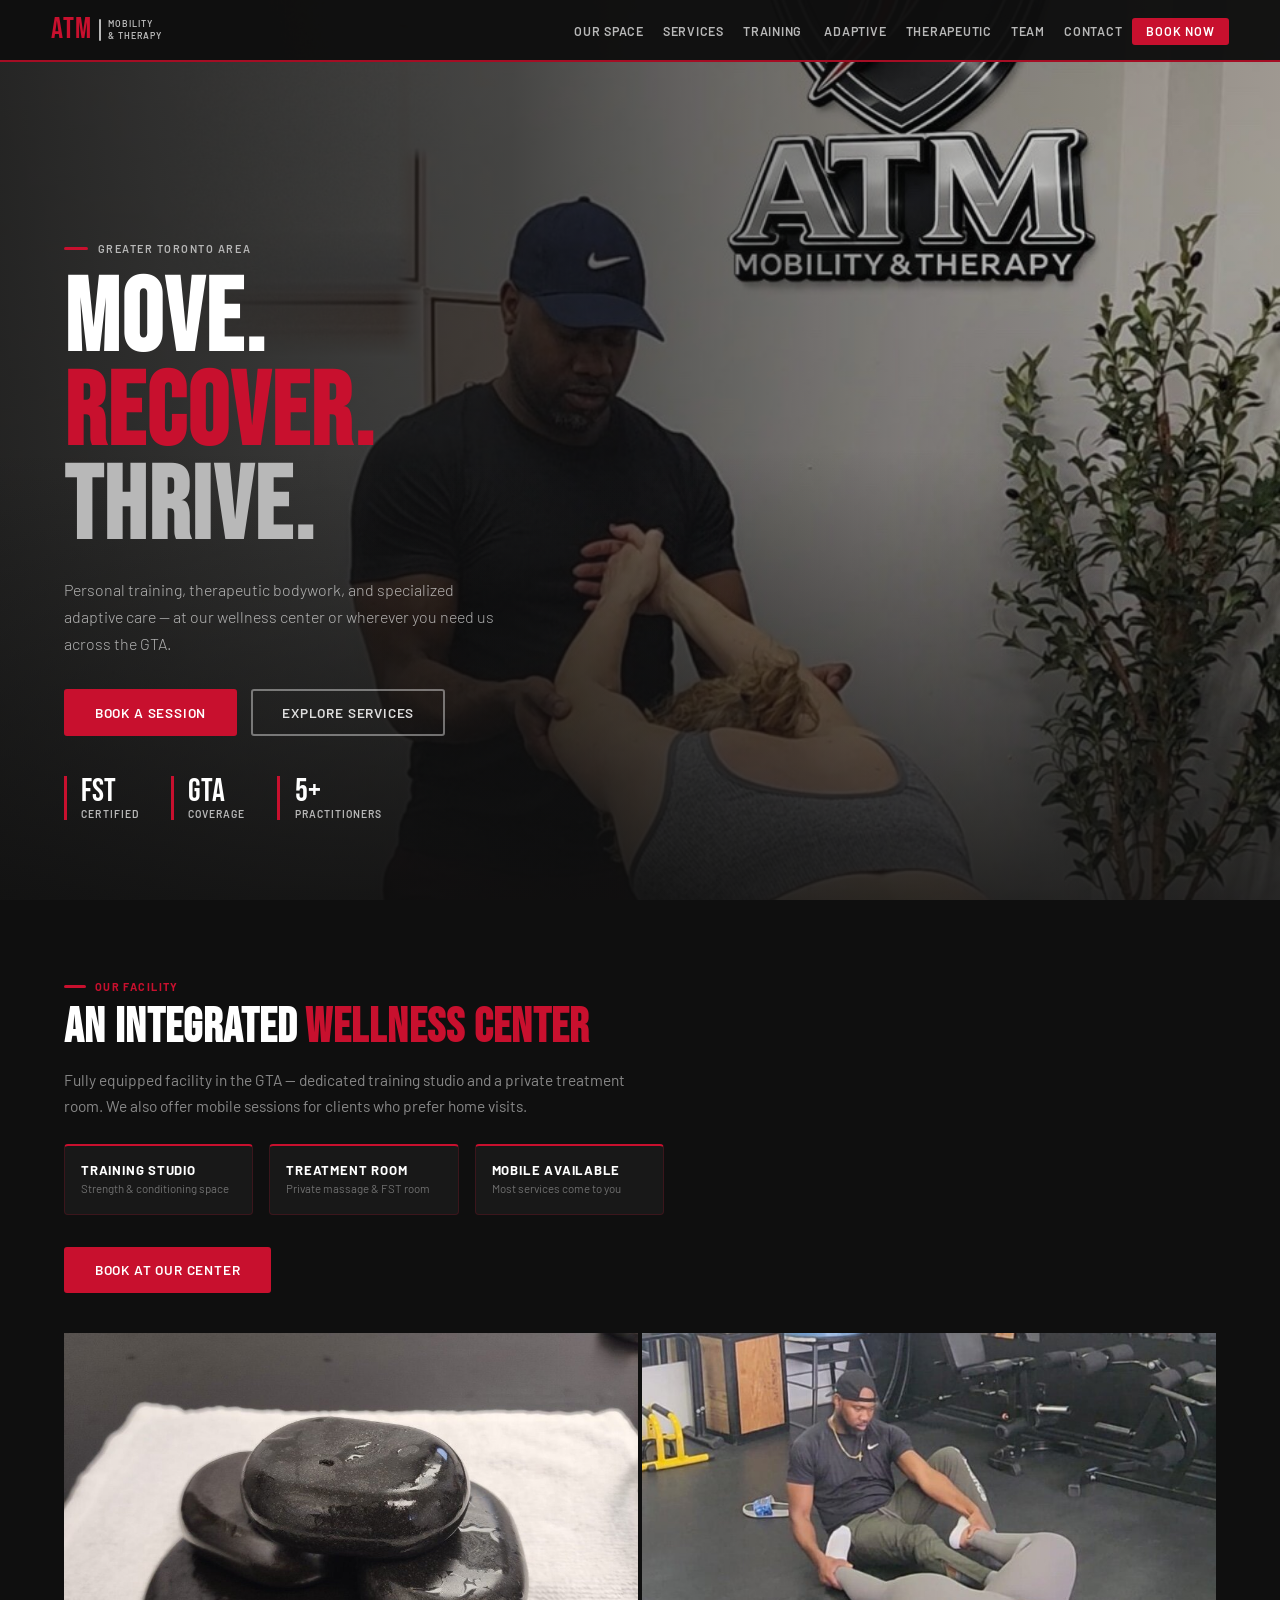
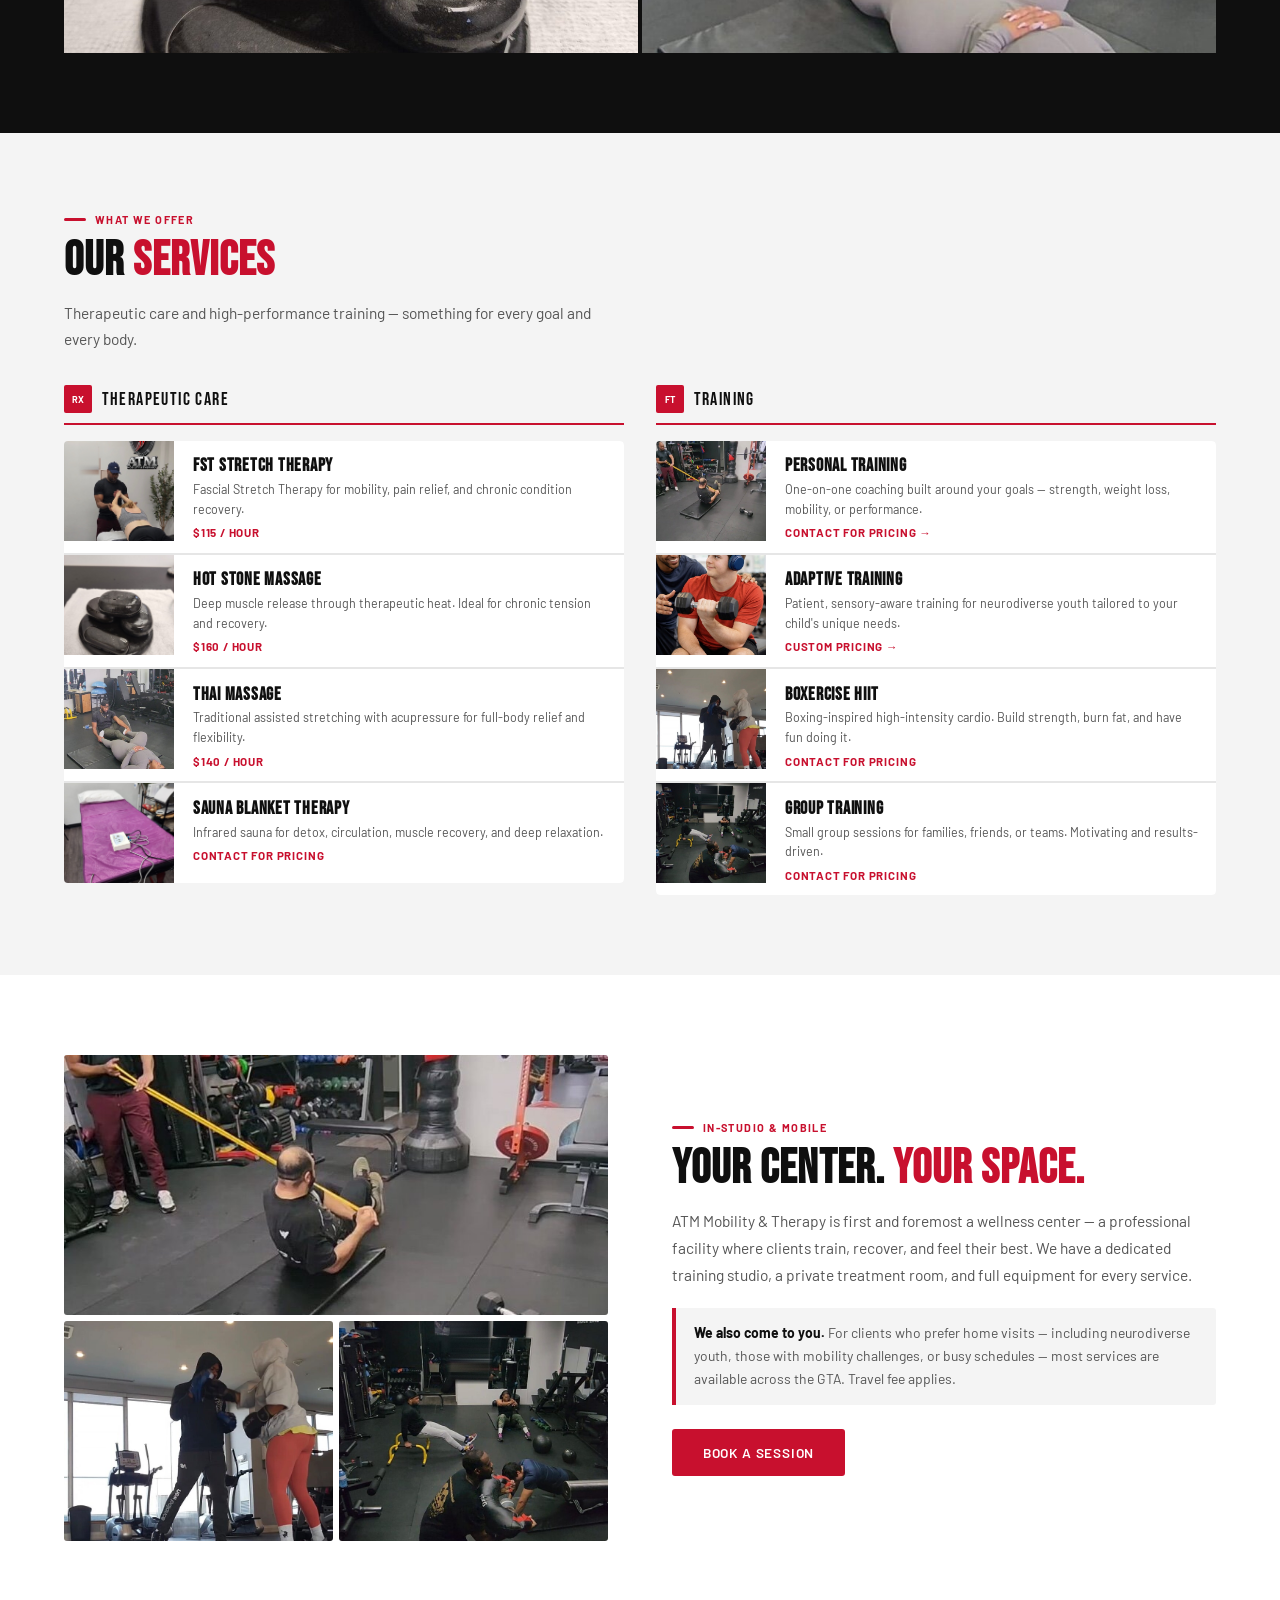
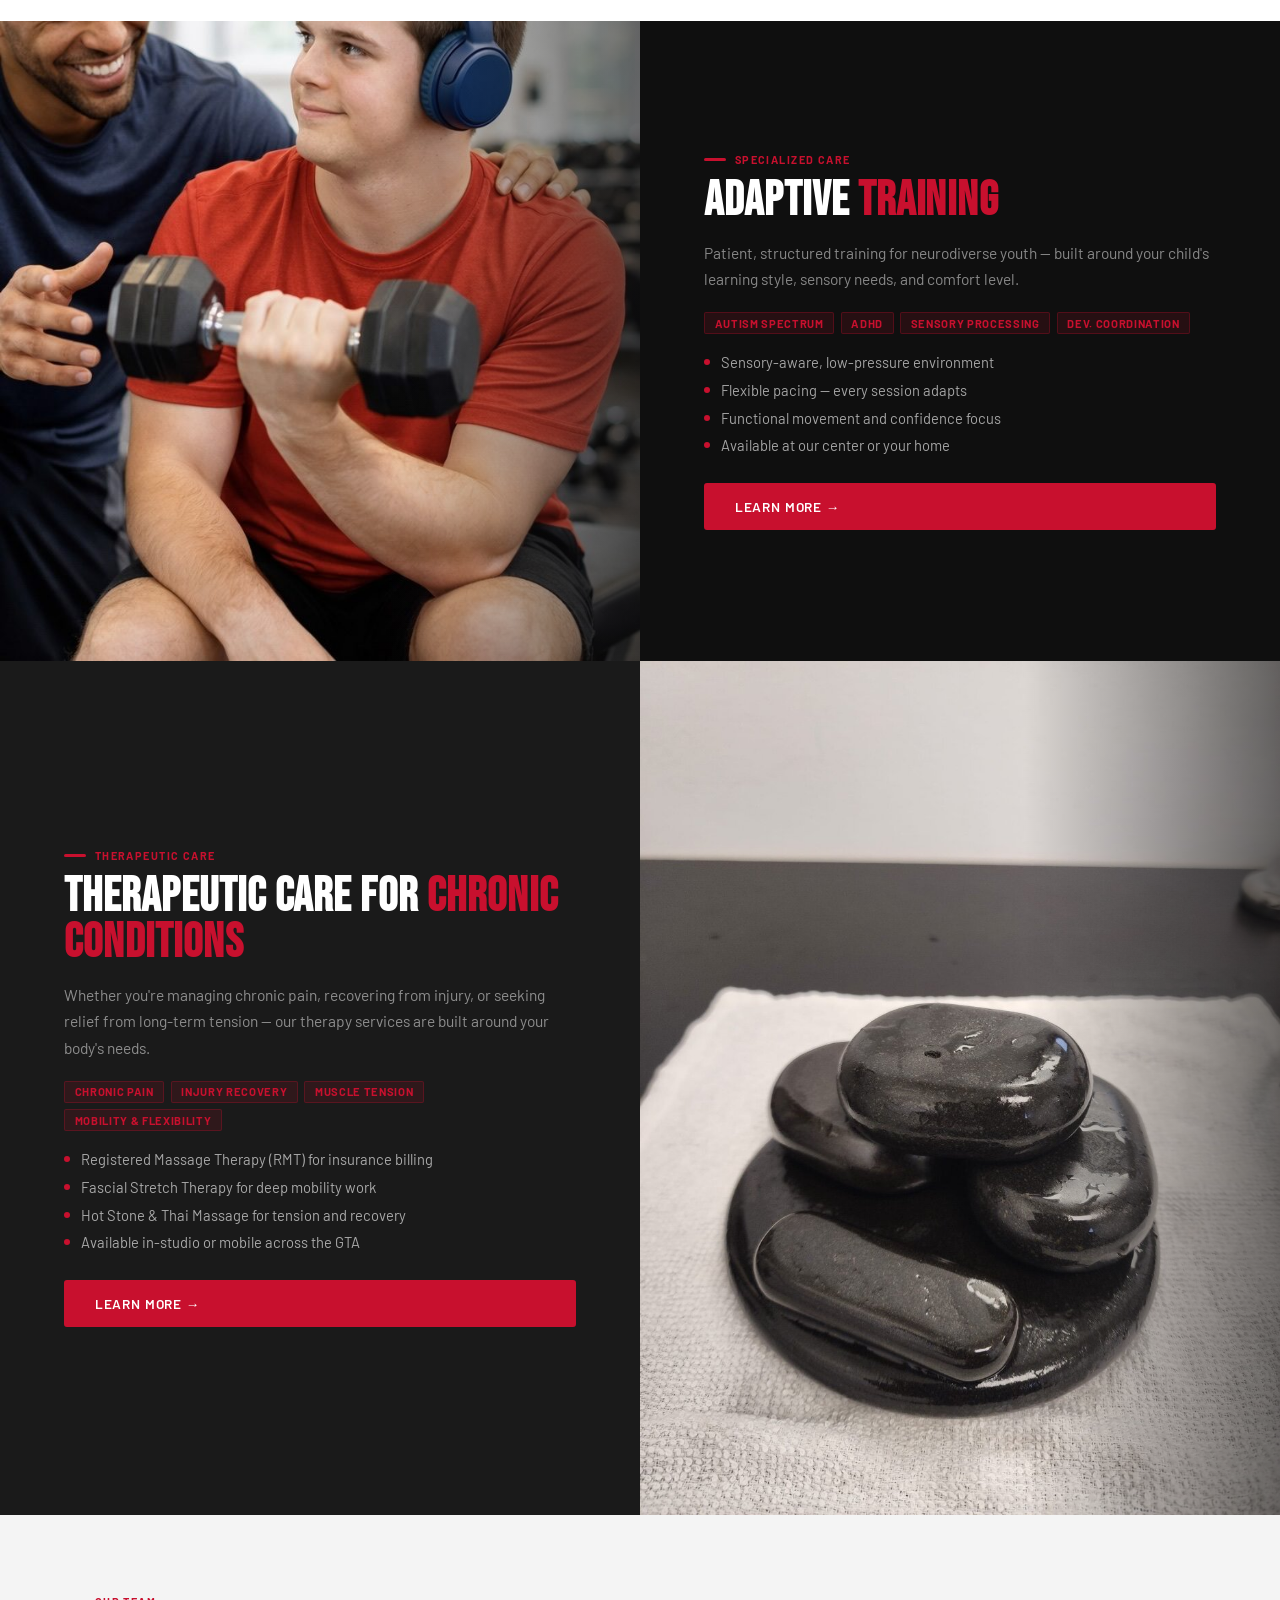
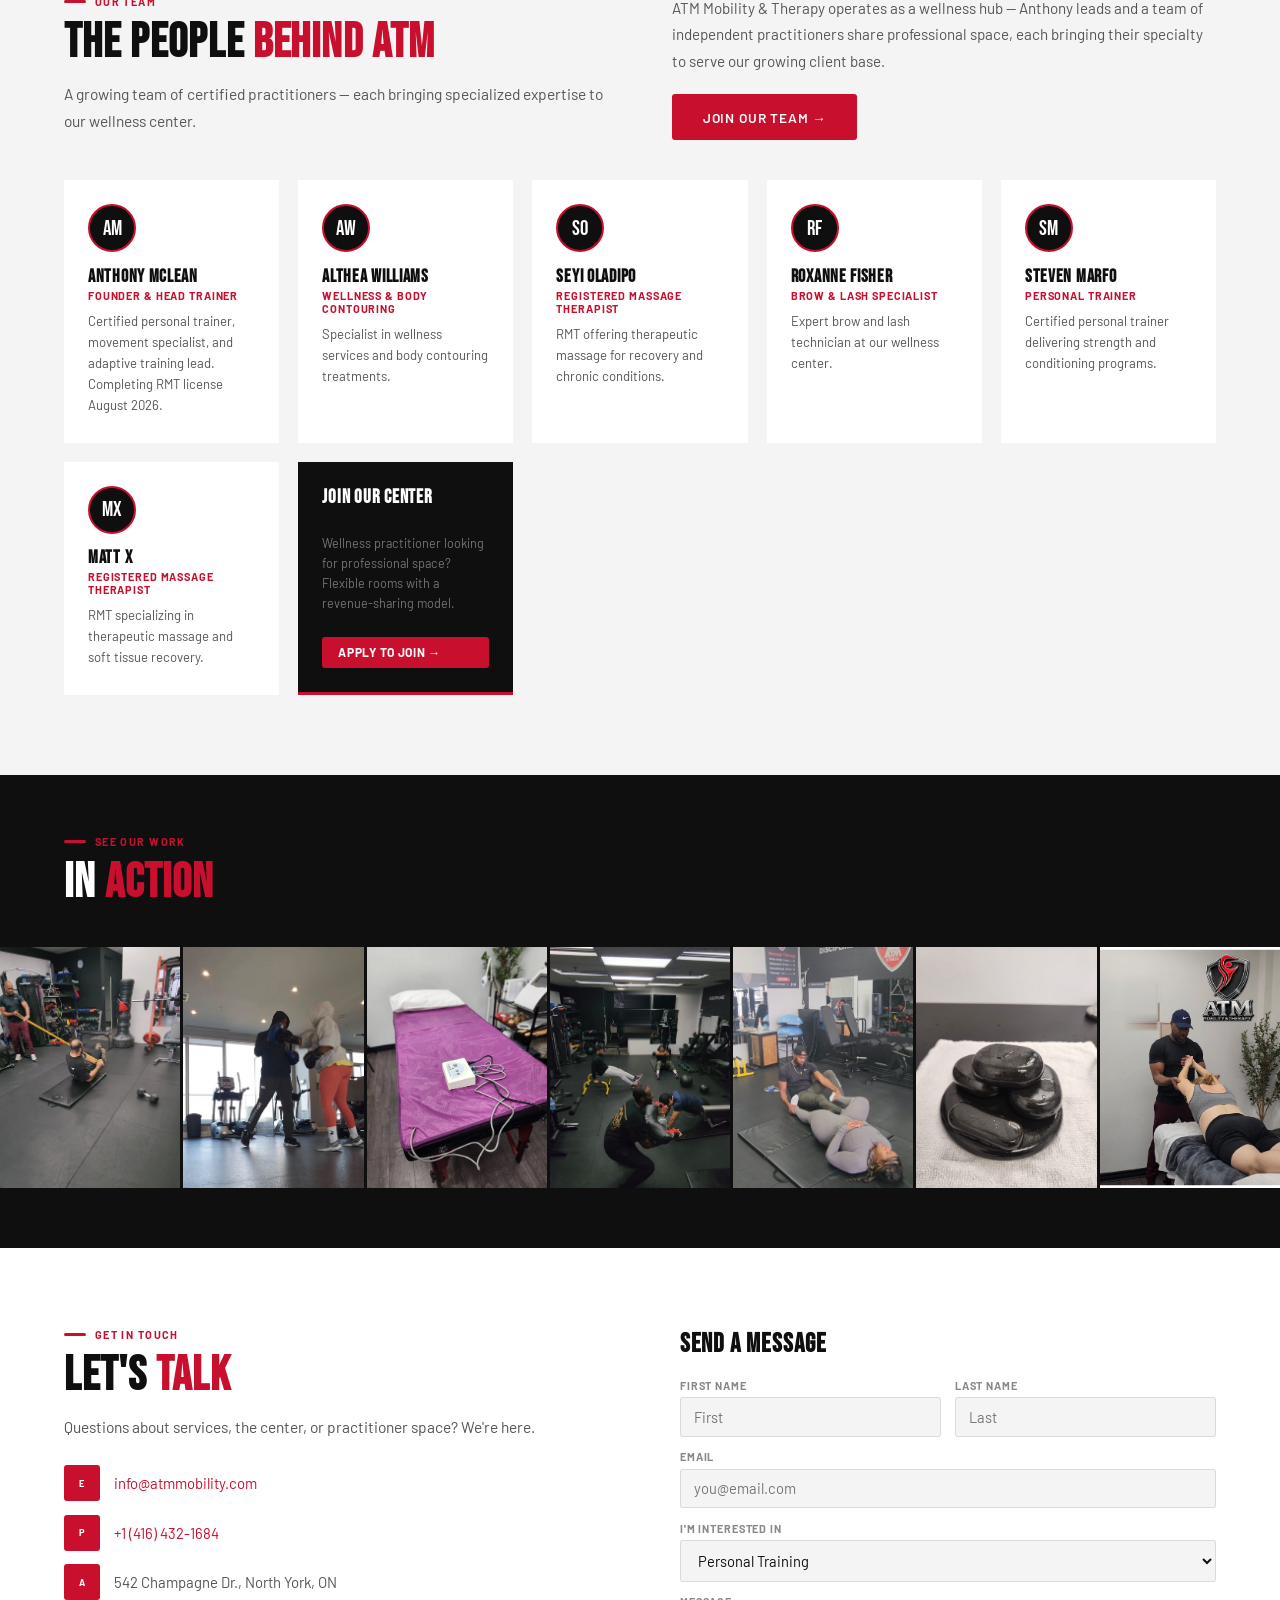
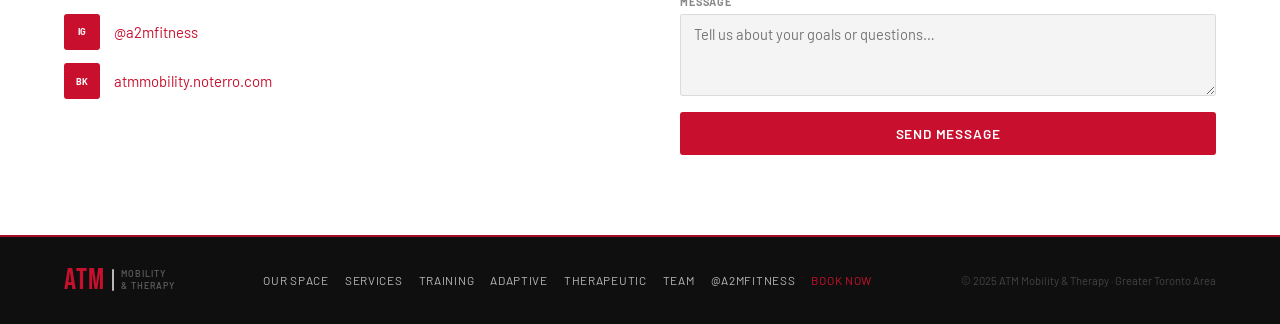
==== index.html @ 4a31939f "Add files via upload" ====
<!DOCTYPE html>
<html lang="en">
<head>
<meta charset="UTF-8">
<meta name="viewport" content="width=device-width, initial-scale=1.0">
<title>ATM Mobility & Therapy | Personal Training & Therapeutic Care – GTA</title>
<meta name="description" content="ATM Mobility & Therapy — personal training, therapeutic bodywork, and adaptive care at our GTA wellness center. Serving neurodiverse youth, chronic conditions, and recovery clients.">
<link rel="preconnect" href="https://fonts.googleapis.com">
<link rel="preconnect" href="https://fonts.gstatic.com" crossorigin>
<link href="https://fonts.googleapis.com/css2?family=Bebas+Neue&family=Barlow:wght@300;400;500;600&display=swap" rel="stylesheet">
<style>
*,*::before,*::after{box-sizing:border-box;margin:0;padding:0}
:root{
  --red:#c8102e;--red2:#a50d24;--red3:#e8294a;
  --blk:#0f0f0f;--blk2:#1a1a1a;--blk3:#242424;
  --sil:#b8b8b8;--sil2:#e0e0e0;
  --wht:#ffffff;--off:#f4f4f4;
  --mid:#555;--light:#888;
}
html{scroll-behavior:smooth}
body{font-family:'Barlow',sans-serif;background:var(--wht);color:var(--blk);overflow-x:hidden}

/* ── LOGO ── */
.logo{display:flex;align-items:center;gap:0;text-decoration:none;line-height:1;flex-shrink:0}
.logo-atm{font-family:'Bebas Neue',sans-serif;font-size:1.85rem;color:var(--red);letter-spacing:.03em}
.logo-bar{width:2px;height:22px;background:var(--sil);margin:0 7px;border-radius:1px;flex-shrink:0}
.logo-tag{font-size:.56rem;font-weight:600;color:var(--sil);letter-spacing:.11em;text-transform:uppercase;line-height:1.35}

/* ── NAV ── */
nav{
  position:fixed;top:0;left:0;right:0;z-index:999;
  background:rgba(15,15,15,.97);
  border-bottom:2px solid var(--red2);
  height:62px;display:flex;align-items:center;padding:0 4%;
}
.nav-inner{display:flex;align-items:center;justify-content:space-between;width:100%}
.nav-links{display:flex;align-items:center;gap:0;list-style:none}
.nav-links a{
  color:var(--sil);text-decoration:none;font-size:.78rem;font-weight:600;
  letter-spacing:.06em;text-transform:uppercase;
  padding:.38rem .6rem;border-radius:3px;
  transition:color .18s,background .18s;white-space:nowrap
}
.nav-links a:hover{color:var(--wht);background:rgba(200,16,46,.2)}
.nav-links a.hl{background:var(--red);color:var(--wht)!important;padding:.38rem .9rem}
.nav-links a.hl:hover{background:var(--red3)}
.hamburger{display:none;flex-direction:column;gap:5px;cursor:pointer;background:none;border:none;padding:4px}
.hamburger span{display:block;width:22px;height:2px;background:var(--sil);border-radius:1px;transition:.3s}

/* ── HERO — full bleed photo with text overlay ── */
.hero{
  position:relative;
  height:100vh;min-height:580px;
  display:flex;align-items:flex-end;
  overflow:hidden;
  padding-top:62px;
}
.hero-bg{
  position:absolute;inset:0;
  background-image:url('fst.jpg');
  background-size:cover;
  background-position:center 30%;
  transform:scale(1.03);
  transition:transform 8s ease;
}
.hero-bg.loaded{transform:scale(1)}
.hero-overlay{
  position:absolute;inset:0;
  background:linear-gradient(
    to right,
    rgba(15,15,15,.88) 0%,
    rgba(15,15,15,.7) 40%,
    rgba(15,15,15,.25) 75%,
    rgba(15,15,15,.1) 100%
  );
}
@media(max-width:700px){
  .hero-overlay{background:rgba(15,15,15,.52)!important}
  .hero-overlay2{background:linear-gradient(to top,rgba(15,15,15,.7) 0%,transparent 60%)!important}
}
.hero-overlay2{
  position:absolute;inset:0;
  background:linear-gradient(to top,rgba(15,15,15,.8) 0%,transparent 50%);
}
.hero-content{
  position:relative;z-index:2;
  padding:0 5% 5rem;
  max-width:660px;
}
.hero-eyebrow{
  display:flex;align-items:center;gap:.6rem;margin-bottom:1.2rem;
  animation:fadeUp .7s .1s both;
}
.eline{width:24px;height:3px;background:var(--red);border-radius:2px}
.etext{font-size:.68rem;font-weight:600;color:var(--sil);letter-spacing:.14em;text-transform:uppercase}
.hero h1{
  font-family:'Bebas Neue',sans-serif;
  font-size:clamp(3.5rem,8vw,6.5rem);
  color:var(--wht);line-height:.92;
  letter-spacing:.02em;
  margin-bottom:1.2rem;
  animation:fadeUp .7s .2s both;
}
.hero h1 .r{color:var(--red)}
.hero h1 .s{color:var(--sil)}
.hero-sub{
  font-size:1rem;color:rgba(255,255,255,.65);
  line-height:1.7;max-width:440px;
  margin-bottom:2rem;font-weight:300;
  animation:fadeUp .7s .3s both;
}
.hero-btns{
  display:flex;gap:.9rem;flex-wrap:wrap;
  margin-bottom:2.5rem;
  animation:fadeUp .7s .4s both;
}
.btn-r{
  background:var(--red);color:var(--wht);
  padding:.8rem 1.8rem;border-radius:3px;
  text-decoration:none;font-weight:600;font-size:.85rem;
  letter-spacing:.06em;text-transform:uppercase;
  border:2px solid var(--red);
  transition:background .2s,transform .15s;
  display:inline-block;
}
.btn-r:hover{background:var(--red3);border-color:var(--red3);transform:translateY(-1px)}
.btn-w{
  border:2px solid rgba(255,255,255,.4);color:rgba(255,255,255,.85);
  padding:.8rem 1.8rem;border-radius:3px;
  text-decoration:none;font-weight:600;font-size:.85rem;
  letter-spacing:.06em;text-transform:uppercase;
  transition:border-color .2s,color .2s;
  display:inline-block;
}
.btn-w:hover{border-color:var(--wht);color:var(--wht)}
.hero-stats{
  display:flex;gap:2rem;flex-wrap:wrap;
  animation:fadeUp .7s .5s both;
}
.hstat{border-left:3px solid var(--red);padding-left:.9rem}
.hstat-n{font-family:'Bebas Neue',sans-serif;font-size:2rem;color:var(--wht);line-height:1}
.hstat-l{font-size:.65rem;color:var(--sil);text-transform:uppercase;letter-spacing:.1em;font-weight:600}

/* ── SHARED SECTION STYLES ── */
.sec{padding:80px 5%}
.eyebrow{display:flex;align-items:center;gap:.55rem;margin-bottom:.75rem}
.eyebrow .ln{width:22px;height:3px;background:var(--red);border-radius:2px}
.eyebrow span{font-size:.68rem;font-weight:700;color:var(--red);letter-spacing:.13em;text-transform:uppercase}
h2{font-family:'Bebas Neue',sans-serif;font-size:clamp(2rem,4vw,3rem);letter-spacing:.02em;line-height:.95;margin-bottom:1rem}
.r{color:var(--red)}
.sub{font-size:.97rem;color:var(--mid);line-height:1.72;max-width:540px}

/* ── OUR SPACE ── */
.space-sec{background:var(--blk)}
.space-sec h2{color:var(--wht)}
.space-sec .sub{color:rgba(255,255,255,.5);max-width:100%}
.space-layout{display:flex;flex-direction:column;gap:2.5rem}
.space-text{max-width:600px}
.space-feats{display:grid;grid-template-columns:repeat(3,1fr);gap:1rem;margin:1.5rem 0 2rem}
.sfeat{background:rgba(255,255,255,.04);border:1px solid rgba(200,16,46,.2);border-radius:4px;padding:1rem;border-top:2px solid var(--red)}
.sfeat h4{font-size:.82rem;font-weight:700;color:var(--wht);letter-spacing:.06em;margin-bottom:.15rem;text-transform:uppercase}
.sfeat p{font-size:.72rem;color:rgba(255,255,255,.38);line-height:1.5}
.space-photos{display:grid;grid-template-columns:2fr 1fr 1fr;gap:4px;height:320px}
.sphoto{overflow:hidden;position:relative}
.sphoto img{width:100%;height:100%;object-fit:cover;object-position:center 30%;display:block;transition:transform .4s}
.sphoto:hover img{transform:scale(1.04)}

/* ── SERVICES GRID ── */
.svc-sec{background:var(--off)}
.svc-cols{display:grid;grid-template-columns:1fr 1fr;gap:2rem;margin-top:2rem}
.svc-col-head{display:flex;align-items:center;gap:.6rem;margin-bottom:1rem;padding-bottom:.6rem;border-bottom:2px solid var(--red)}
.svc-col-head span{font-family:'Bebas Neue',sans-serif;font-size:1.1rem;letter-spacing:.08em;color:var(--blk)}
.svc-col-head .col-icon{width:28px;height:28px;background:var(--red);border-radius:2px;display:flex;align-items:center;justify-content:center;font-size:.58rem;font-weight:700;color:var(--wht);letter-spacing:.04em}
.svc-grid{display:flex;flex-direction:column;gap:2px;background:rgba(0,0,0,.06);border-radius:4px;overflow:hidden}
.scard{background:var(--wht);text-decoration:none;display:flex;align-items:stretch;transition:box-shadow .2s}
.scard:hover .simg img{transform:scale(1.06)}
.scard:hover .sbody{border-left-color:var(--red)}
.simg{width:110px;min-width:110px;height:100px;overflow:hidden}
.simg img{width:100%;height:100%;object-fit:cover;object-position:center 20%;display:block;transition:transform .45s}
.sbody{padding:.85rem 1rem;border-left:3px solid transparent;transition:border-color .2s;flex:1}
.sbody h3{font-family:'Bebas Neue',sans-serif;font-size:1.15rem;letter-spacing:.04em;margin-bottom:.18rem;color:var(--blk)}
.sbody p{font-size:.78rem;color:var(--mid);line-height:1.55;margin-bottom:.4rem}
.sprice{font-size:.72rem;font-weight:700;color:var(--red);text-transform:uppercase;letter-spacing:.07em}

/* ── ABOUT ── */
.about-sec{background:var(--wht)}
.about-layout{display:grid;grid-template-columns:1fr 1fr;gap:4rem;align-items:center}
.photo-cluster{display:grid;grid-template-columns:1fr 1fr;gap:6px}
.pcluster-photo{overflow:hidden;border-radius:3px}
.pcluster-photo img{width:100%;height:220px;object-fit:cover;display:block;transition:transform .4s}
.pcluster-photo:hover img{transform:scale(1.04)}
.pcluster-photo.wide{grid-column:1/-1}
.pcluster-photo.wide img{height:260px}
.about-note{background:var(--off);border-left:4px solid var(--red);padding:.9rem 1.1rem;font-size:.87rem;color:var(--mid);line-height:1.65;margin:1.2rem 0 1.5rem;border-radius:0 3px 3px 0}
.about-note strong{color:var(--blk)}

/* ── ADAPTIVE ── */
.adaptive-sec{background:var(--blk)}
.adaptive-sec h2{color:var(--wht)}
.adaptive-sec .sub{color:rgba(255,255,255,.5);max-width:100%}
.adaptive-layout{display:grid;grid-template-columns:1fr 1fr;gap:0;align-items:stretch}
.adapt-photo{overflow:hidden;position:relative;min-height:460px}
.adapt-photo img{width:100%;height:100%;object-fit:cover;object-position:center 20%;display:block}
.adapt-photo::after{content:'';position:absolute;inset:0;background:linear-gradient(to right,transparent 60%,rgba(15,15,15,.6) 100%)}
.adapt-content{padding:4rem 4rem 4rem 4rem;display:flex;flex-direction:column;justify-content:center}
.atags{display:flex;flex-wrap:wrap;gap:.4rem;margin:1.2rem 0}
.atag{background:rgba(200,16,46,.12);border:1px solid rgba(200,16,46,.28);color:var(--red);font-size:.7rem;font-weight:700;padding:.22rem .6rem;border-radius:2px;letter-spacing:.06em;text-transform:uppercase}
.alist{list-style:none;display:flex;flex-direction:column;gap:.6rem;margin-bottom:1.8rem}
.alist li{display:flex;align-items:center;gap:.7rem;font-size:.92rem;color:rgba(255,255,255,.62)}
.alist li::before{content:'';width:6px;height:6px;min-width:6px;background:var(--red);border-radius:50%}

/* ── TEAM ── */
.team-sec{background:var(--off)}
.team-intro{display:grid;grid-template-columns:1fr 1fr;gap:4rem;align-items:start;margin-bottom:2.5rem}
.team-grid{display:grid;grid-template-columns:repeat(auto-fill,minmax(210px,1fr));gap:1.2rem}
.tcard{background:var(--wht);border-bottom:3px solid transparent;padding:1.5rem;transition:border-color .2s,box-shadow .2s}
.tcard:hover{border-color:var(--red);box-shadow:0 4px 18px rgba(0,0,0,.07)}
.tavatar{width:48px;height:48px;border-radius:50%;background:var(--blk);color:var(--wht);display:flex;align-items:center;justify-content:center;font-family:'Bebas Neue',sans-serif;font-size:1.3rem;margin-bottom:.85rem;border:2px solid var(--red)}
.tcard h3{font-family:'Bebas Neue',sans-serif;font-size:1.1rem;letter-spacing:.04em;margin-bottom:.12rem}
.trole{font-size:.68rem;font-weight:700;color:var(--red);text-transform:uppercase;letter-spacing:.08em;margin-bottom:.55rem}
.tcard p{font-size:.82rem;color:var(--mid);line-height:1.6}
.join-card{background:var(--blk);padding:1.5rem;border-bottom:3px solid var(--red);display:flex;flex-direction:column;gap:1rem;justify-content:space-between}
.join-card h3{font-family:'Bebas Neue',sans-serif;font-size:1.2rem;color:var(--wht);letter-spacing:.04em}
.join-card p{font-size:.79rem;color:rgba(255,255,255,.42);line-height:1.6}
.btn-rsm{background:var(--red);color:var(--wht);padding:.5rem 1rem;border-radius:3px;text-decoration:none;font-size:.75rem;font-weight:700;letter-spacing:.06em;text-transform:uppercase;display:inline-block;transition:background .2s}
.btn-rsm:hover{background:var(--red3)}

/* ── GALLERY ── */
.gallery-sec{background:var(--blk);padding:60px 0}
.gallery-head{padding:0 5% 1.6rem}
.gallery-sec h2{color:var(--wht)}
.gstrip{display:grid;grid-template-columns:repeat(7,1fr);gap:3px}
.gitem{position:relative;overflow:hidden;aspect-ratio:3/4}
.gitem img{width:100%;height:100%;object-fit:cover;object-position:center 20%;display:block;transition:transform .45s}
.gitem:hover img{transform:scale(1.08)}
.govly{position:absolute;inset:0;background:linear-gradient(to top,rgba(15,15,15,.88) 0%,transparent 55%);opacity:0;transition:opacity .3s;display:flex;align-items:flex-end;padding:.65rem}
.govly span{font-family:'Bebas Neue',sans-serif;font-size:.9rem;color:var(--wht);letter-spacing:.06em;transform:translateY(5px);transition:transform .3s}
.gitem:hover .govly{opacity:1}
.gitem:hover .govly span{transform:translateY(0)}
.gitem::after{content:'';position:absolute;bottom:0;left:0;right:0;height:3px;background:var(--red);transform:scaleX(0);transition:transform .3s;z-index:2}
.gitem:hover::after{transform:scaleX(1)}

/* ── CONTACT ── */
.contact-sec{background:var(--wht)}
.contact-layout{display:grid;grid-template-columns:1fr 1fr;gap:5rem;align-items:start}
.c-rows{display:flex;flex-direction:column;gap:.85rem;margin-top:1.5rem}
.crow{display:flex;align-items:center;gap:.85rem;font-size:.93rem;color:var(--mid)}
.cicon{width:36px;height:36px;background:var(--red);border-radius:3px;display:flex;align-items:center;justify-content:center;font-size:.58rem;flex-shrink:0;color:var(--wht);font-weight:700;letter-spacing:.04em;font-family:'Barlow',sans-serif}
.crow a{color:var(--red);text-decoration:none}
.crow a:hover{text-decoration:underline}
.cform h3{font-family:'Bebas Neue',sans-serif;font-size:1.65rem;letter-spacing:.04em;margin-bottom:1.2rem}
.fg{margin-bottom:.85rem}
.fg label{display:block;font-size:.68rem;font-weight:700;color:var(--light);letter-spacing:.08em;text-transform:uppercase;margin-bottom:.32rem}
.fg input,.fg textarea,.fg select{width:100%;background:var(--off);border:1.5px solid rgba(0,0,0,.1);border-radius:3px;padding:.62rem .82rem;color:var(--blk);font-family:'Barlow',sans-serif;font-size:.92rem;outline:none;transition:border-color .2s}
.fg input:focus,.fg textarea:focus,.fg select:focus{border-color:var(--red)}
.fg textarea{min-height:82px;resize:vertical}
.fg-row{display:grid;grid-template-columns:1fr 1fr;gap:.85rem}

/* ── FOOTER ── */
footer{background:var(--blk);border-top:2px solid var(--red2);padding:1.8rem 5%;display:flex;align-items:center;justify-content:space-between;flex-wrap:wrap;gap:.9rem}
.flinks{display:flex;gap:1rem;flex-wrap:wrap}
.flinks a{color:var(--sil);text-decoration:none;font-size:.74rem;letter-spacing:.06em;text-transform:uppercase;transition:color .2s}
.flinks a:hover{color:var(--red)}
.fcopy{font-size:.7rem;color:rgba(255,255,255,.22)}

/* ── ANIMATIONS ── */
@keyframes fadeUp{from{opacity:0;transform:translateY(20px)}to{opacity:1;transform:translateY(0)}}
.reveal{opacity:0;transform:translateY(16px);transition:opacity .6s ease,transform .6s ease}
.reveal.in{opacity:1;transform:translateY(0)}

/* ── RESPONSIVE ── */
@media(max-width:1000px){
  .space-feats{grid-template-columns:repeat(2,1fr)}
  .space-photos{grid-template-columns:1fr 1fr;height:240px}
  .space-photos .sphoto:last-child{display:none}
  .adaptive-layout{grid-template-columns:1fr}
  .adapt-photo{min-height:300px}
  .adapt-content{padding:2.5rem 5%}
  .about-layout,.team-intro,.contact-layout{grid-template-columns:1fr;gap:2.5rem}
}
@media(max-width:700px){
  .nav-links{display:none;flex-direction:column;position:fixed;top:62px;left:0;right:0;background:rgba(15,15,15,.98);padding:1.5rem 5%;gap:.35rem;border-top:1px solid rgba(200,16,46,.3)}
  .nav-links.open{display:flex}
  .hamburger{display:flex}
  .hero h1{font-size:3.2rem}
  .gstrip{grid-template-columns:repeat(3,1fr)}
  .svc-cols{grid-template-columns:1fr}
  .simg{width:90px;min-width:90px}
  .team-grid{grid-template-columns:1fr 1fr}
  .fg-row{grid-template-columns:1fr}
  .space-feats{grid-template-columns:1fr 1fr}
  .space-photos{grid-template-columns:1fr 1fr;height:200px}
}
</style>
<link rel="canonical" href="https://atmmobility.com/index.html">
<script type="application/ld+json">
{
  "@context": "https://schema.org",
  "@graph": [
    {
      "@type": "LocalBusiness",
      "@id": "https://atmmobility.com/#business",
      "name": "ATM Mobility & Therapy",
      "url": "https://atmmobility.com",
      "logo": "https://atmmobility.com/fst.jpg",
      "image": "https://atmmobility.com/fst.jpg",
      "description": "Personal training, fascial stretch therapy, massage, adaptive training for neurodiverse youth, and wellness services in North York, GTA.",
      "address": {
        "@type": "PostalAddress",
        "streetAddress": "542 Champagne Dr.",
        "addressLocality": "North York",
        "addressRegion": "ON",
        "addressCountry": "CA"
      },
      "geo": {
        "@type": "GeoCoordinates",
        "latitude": 43.7615,
        "longitude": -79.4111
      },
      "email": "info@atmmobility.com",
      "sameAs": ["https://instagram.com/a2mfitness"],
      "openingHoursSpecification": [],
      "hasOfferCatalog": {
        "@type": "OfferCatalog",
        "name": "ATM Services",
        "itemListElement": [
          {"@type": "Offer", "itemOffered": {"@type": "Service", "name": "Personal Training"}},
          {"@type": "Offer", "itemOffered": {"@type": "Service", "name": "FST Stretch Therapy"}},
          {"@type": "Offer", "itemOffered": {"@type": "Service", "name": "Adaptive Training"}},
          {"@type": "Offer", "itemOffered": {"@type": "Service", "name": "Hot Stone Massage"}},
          {"@type": "Offer", "itemOffered": {"@type": "Service", "name": "Thai Massage"}},
          {"@type": "Offer", "itemOffered": {"@type": "Service", "name": "Sauna Blanket Therapy"}},
          {"@type": "Offer", "itemOffered": {"@type": "Service", "name": "Boxercise HIIT"}}
        ]
      }
    },
    {
      "@type": "WebSite",
      "@id": "https://atmmobility.com/#website",
      "url": "https://atmmobility.com",
      "name": "ATM Mobility & Therapy",
      "publisher": {"@id": "https://atmmobility.com/#business"}
    }
  ]
}
</script>
</head>
<body>

<!-- NAV -->
<nav>
  <div class="nav-inner">
    <a href="index.html" class="logo">
      <span class="logo-atm">ATM</span>
      <span class="logo-bar"></span>
      <span class="logo-tag">Mobility<br>&amp; Therapy</span>
    </a>
    <ul class="nav-links" id="navLinks">
      <li><a href="our-space.html">Our Space</a></li>
      <li><a href="services.html">Services</a></li>
      <li><a href="personal-training.html">Training</a>
    <a href="adaptive-training.html">Adaptive</a></li>
      <li><a href="therapeutic-services.html">Therapeutic</a></li>
      <li><a href="team.html">Team</a></li>
      <li><a href="contact.html">Contact</a></li>
      <li><a href="https://atmmobility.noterro.com" target="_blank" class="hl book-trigger">Book Now</a></li>
    </ul>
    <button class="hamburger" id="hamburger" aria-label="Menu">
      <span></span><span></span><span></span>
    </button>
  </div>
</nav>

<!-- HERO -->
<div class="hero">
  <div class="hero-bg" id="heroBg"></div>
  <div class="hero-overlay"></div>
  <div class="hero-overlay2"></div>
  <div class="hero-content">
    <div class="hero-eyebrow">
      <div class="eline"></div>
      <span class="etext">Greater Toronto Area</span>
    </div>
    <h1>MOVE.<br><span class="r">RECOVER.</span><br><span class="s">THRIVE.</span></h1>
    <p class="hero-sub">Personal training, therapeutic bodywork, and specialized adaptive care — at our wellness center or wherever you need us across the GTA.</p>
    <div class="hero-btns">
      <a href="https://atmmobility.noterro.com" target="_blank" class="btn-r book-trigger">Book a Session</a>
      <a href="#services" class="btn-w">Explore Services</a>
    </div>
    <div class="hero-stats">
      <div class="hstat"><div class="hstat-n">FST</div><div class="hstat-l">Certified</div></div>
      <div class="hstat"><div class="hstat-n">GTA</div><div class="hstat-l">Coverage</div></div>
      <div class="hstat"><div class="hstat-n">5+</div><div class="hstat-l">Practitioners</div></div>
    </div>
  </div>
</div>

<!-- OUR SPACE -->
<section id="space" class="sec space-sec reveal">
  <div class="space-layout">
    <div class="space-text">
      <div class="eyebrow"><div class="ln"></div><span>Our Facility</span></div>
      <h2>AN INTEGRATED <span class="r">WELLNESS CENTER</span></h2>
      <p class="sub">Fully equipped facility in the GTA — dedicated training studio and a private treatment room. We also offer mobile sessions for clients who prefer home visits.</p>
      <div class="space-feats">
        <div class="sfeat"><h4>Training Studio</h4><p>Strength &amp; conditioning space</p></div>
        <div class="sfeat"><h4>Treatment Room</h4><p>Private massage &amp; FST room</p></div>
        <div class="sfeat"><h4>Mobile Available</h4><p>Most services come to you</p></div>
      </div>
      <a href="https://atmmobility.noterro.com" target="_blank" class="btn-r book-trigger">Book at Our Center</a>
    </div>
    <div class="space-photos" style="grid-template-columns:1fr 1fr">
      <div class="sphoto"><img style="object-position:center 50%" src="hotstone.jpg" alt="Treatment room" loading="lazy"></div>
      <div class="sphoto"><img style="object-position:center 62%" src="thai.jpg" alt="Thai massage" loading="lazy"></div>
    </div>
  </div>
</section>

<!-- SERVICES -->
<section id="services" class="sec svc-sec reveal">
  <div class="eyebrow"><div class="ln"></div><span>What We Offer</span></div>
  <h2>OUR <span class="r">SERVICES</span></h2>
  <p class="sub">Therapeutic care and high-performance training — something for every goal and every body.</p>
  <div class="svc-cols">
    <!-- THERAPY COLUMN -->
    <div>
      <div class="svc-col-head"><div class="col-icon">RX</div><span>Therapeutic Care</span></div>
      <div class="svc-grid">
        <a href="therapeutic-services.html" class="scard">
          <div class="simg"><img style="object-position:center 35%" src="fst.jpg" alt="FST Therapy" loading="lazy"></div>
          <div class="sbody"><h3>FST Stretch Therapy</h3><p>Fascial Stretch Therapy for mobility, pain relief, and chronic condition recovery.</p><div class="sprice">$115 / hour</div></div>
        </a>
        <a href="therapeutic-services.html" class="scard">
          <div class="simg"><img style="object-position:center 50%" src="hotstone.jpg" alt="Hot Stone Massage" loading="lazy"></div>
          <div class="sbody"><h3>Hot Stone Massage</h3><p>Deep muscle release through therapeutic heat. Ideal for chronic tension and recovery.</p><div class="sprice">$160 / hour</div></div>
        </a>
        <a href="therapeutic-services.html" class="scard">
          <div class="simg"><img style="object-position:center 62%" src="thai.jpg" alt="Thai Massage" loading="lazy"></div>
          <div class="sbody"><h3>Thai Massage</h3><p>Traditional assisted stretching with acupressure for full-body relief and flexibility.</p><div class="sprice">$140 / hour</div></div>
        </a>
        <a href="https://atmmobility.noterro.com" target="_blank" class="scard book-trigger">
          <div class="simg"><img style="object-position:center 40%" src="sauna.jpg" alt="Sauna Blanket Therapy" loading="lazy"></div>
          <div class="sbody"><h3>Sauna Blanket Therapy</h3><p>Infrared sauna for detox, circulation, muscle recovery, and deep relaxation.</p><div class="sprice">Contact for Pricing</div></div>
        </a>
      </div>
    </div>
    <!-- TRAINING COLUMN -->
    <div>
      <div class="svc-col-head"><div class="col-icon">FT</div><span>Training</span></div>
      <div class="svc-grid">
        <a href="personal-training.html" class="scard">
          <div class="simg"><img style="object-position:center 40%" src="training.jpg" alt="Personal Training" loading="lazy"></div>
          <div class="sbody"><h3>Personal Training</h3><p>One-on-one coaching built around your goals — strength, weight loss, mobility, or performance.</p><div class="sprice">Contact for Pricing →</div></div>
        </a>
        <a href="adaptive-training.html" class="scard">
          <div class="simg"><img style="object-position:center 30%" src="adaptive.jpg" alt="Adaptive Training" loading="lazy"></div>
          <div class="sbody"><h3>Adaptive Training</h3><p>Patient, sensory-aware training for neurodiverse youth tailored to your child's unique needs.</p><div class="sprice">Custom Pricing →</div></div>
        </a>
        <a href="personal-training.html" class="scard">
          <div class="simg"><img style="object-position:center 28%" src="boxercise.jpg" alt="Boxercise HIIT" loading="lazy"></div>
          <div class="sbody"><h3>Boxercise HIIT</h3><p>Boxing-inspired high-intensity cardio. Build strength, burn fat, and have fun doing it.</p><div class="sprice">Contact for Pricing</div></div>
        </a>
        <a href="personal-training.html" class="scard">
          <div class="simg"><img style="object-position:center 55%" src="group.jpg" alt="Group Training" loading="lazy"></div>
          <div class="sbody"><h3>Group Training</h3><p>Small group sessions for families, friends, or teams. Motivating and results-driven.</p><div class="sprice">Contact for Pricing</div></div>
        </a>
      </div>
    </div>
  </div>
</section>

<!-- ABOUT -->
<section id="about" class="sec about-sec reveal">
  <div class="about-layout">
    <div class="photo-cluster">
      <div class="pcluster-photo wide"><img style="object-position:center 40%" src="training.jpg" alt="Training studio" loading="lazy"></div>
      <div class="pcluster-photo"><img style="object-position:center 35%" src="boxercise.jpg" alt="Boxercise" loading="lazy"></div>
      <div class="pcluster-photo"><img style="object-position:center 55%" src="group.jpg" alt="Group training" loading="lazy"></div>
    </div>
    <div>
      <div class="eyebrow"><div class="ln"></div><span>In-Studio &amp; Mobile</span></div>
      <h2>YOUR CENTER. <span class="r">YOUR SPACE.</span></h2>
      <p style="font-size:.97rem;color:var(--mid);line-height:1.75;margin-bottom:1rem">ATM Mobility &amp; Therapy is first and foremost a wellness center — a professional facility where clients train, recover, and feel their best. We have a dedicated training studio, a private treatment room, and full equipment for every service.</p>
      <div class="about-note"><strong>We also come to you.</strong> For clients who prefer home visits — including neurodiverse youth, those with mobility challenges, or busy schedules — most services are available across the GTA. Travel fee applies.</div>
      <a href="https://atmmobility.noterro.com" target="_blank" class="btn-r book-trigger">Book a Session</a>
    </div>
  </div>
</section>

<!-- ADAPTIVE -->
<section id="adaptive" class="adaptive-sec reveal">
  <div class="adaptive-layout">
    <div class="adapt-photo">
      <img style="object-position:center 30%" src="adaptive.jpg" alt="Adaptive training for neurodiverse youth">
    </div>
    <div class="adapt-content">
      <div class="eyebrow"><div class="ln"></div><span>Specialized Care</span></div>
      <h2>ADAPTIVE <span class="r">TRAINING</span></h2>
      <p class="sub">Patient, structured training for neurodiverse youth — built around your child's learning style, sensory needs, and comfort level.</p>
      <div class="atags">
        <span class="atag">Autism Spectrum</span>
        <span class="atag">ADHD</span>
        <span class="atag">Sensory Processing</span>
        <span class="atag">Dev. Coordination</span>
      </div>
      <ul class="alist">
        <li>Sensory-aware, low-pressure environment</li>
        <li>Flexible pacing — every session adapts</li>
        <li>Functional movement and confidence focus</li>
        <li>Available at our center or your home</li>
      </ul>
      <a href="adaptive-training.html" class="btn-r">Learn More →</a>
    </div>
  </div>
</section>

<!-- THERAPEUTIC CARE HIGHLIGHT -->
<section id="therapeutic" class="adaptive-sec reveal" style="background:var(--blk2)">
  <div class="adaptive-layout">
    <div class="adapt-content">
      <div class="eyebrow"><div class="ln"></div><span>Therapeutic Care</span></div>
      <h2>THERAPEUTIC CARE FOR <span class="r">CHRONIC CONDITIONS</span></h2>
      <p class="sub">Whether you're managing chronic pain, recovering from injury, or seeking relief from long-term tension — our therapy services are built around your body's needs.</p>
      <div class="atags">
        <span class="atag">Chronic Pain</span>
        <span class="atag">Injury Recovery</span>
        <span class="atag">Muscle Tension</span>
        <span class="atag">Mobility &amp; Flexibility</span>
      </div>
      <ul class="alist">
        <li>Registered Massage Therapy (RMT) for insurance billing</li>
        <li>Fascial Stretch Therapy for deep mobility work</li>
        <li>Hot Stone &amp; Thai Massage for tension and recovery</li>
        <li>Available in-studio or mobile across the GTA</li>
      </ul>
      <a href="therapeutic-services.html" class="btn-r">Learn More →</a>
    </div>
    <div class="adapt-photo">
      <img style="object-position:center 50%" src="hotstone.jpg" alt="Therapeutic massage and bodywork">
    </div>
  </div>
</section>

<!-- TEAM -->
<section id="practitioners" class="sec team-sec reveal">
  <div class="team-intro">
    <div>
      <div class="eyebrow"><div class="ln"></div><span>Our Team</span></div>
      <h2>THE PEOPLE <span class="r">BEHIND ATM</span></h2>
      <p class="sub">A growing team of certified practitioners — each bringing specialized expertise to our wellness center.</p>
    </div>
    <div>
      <p style="font-size:.95rem;color:var(--mid);line-height:1.75;margin-bottom:1.2rem">ATM Mobility &amp; Therapy operates as a wellness hub — Anthony leads and a team of independent practitioners share professional space, each bringing their specialty to serve our growing client base.</p>
      <a href="#contact" class="btn-r">Join Our Team →</a>
    </div>
  </div>
  <div class="team-grid">
    <div class="tcard"><div class="tavatar">AM</div><h3>Anthony McLean</h3><div class="trole">Founder &amp; Head Trainer</div><p>Certified personal trainer, movement specialist, and adaptive training lead. Completing RMT license August 2026.</p></div>
    <div class="tcard"><div class="tavatar">AW</div><h3>Althea Williams</h3><div class="trole">Wellness &amp; Body Contouring</div><p>Specialist in wellness services and body contouring treatments.</p></div>
    <div class="tcard"><div class="tavatar">SO</div><h3>Seyi Oladipo</h3><div class="trole">Registered Massage Therapist</div><p>RMT offering therapeutic massage for recovery and chronic conditions.</p></div>
    <div class="tcard"><div class="tavatar">RF</div><h3>Roxanne Fisher</h3><div class="trole">Brow &amp; Lash Specialist</div><p>Expert brow and lash technician at our wellness center.</p></div>
    <div class="tcard"><div class="tavatar">SM</div><h3>Steven Marfo</h3><div class="trole">Personal Trainer</div><p>Certified personal trainer delivering strength and conditioning programs.</p></div>
    <div class="tcard"><div class="tavatar">MX</div><h3>Matt X</h3><div class="trole">Registered Massage Therapist</div><p>RMT specializing in therapeutic massage and soft tissue recovery.</p></div>
    <div class="join-card"><h3>Join Our Center</h3><p>Wellness practitioner looking for professional space? Flexible rooms with a revenue-sharing model.</p><a href="https://atm-practice-manager.onrender.com/request-space" target="_blank" class="btn-rsm">Apply to Join →</a></div>
  </div>
</section>

<!-- GALLERY -->
<div id="gallery" class="gallery-sec reveal">
  <div class="gallery-head">
    <div class="eyebrow"><div class="ln"></div><span>See Our Work</span></div>
    <h2>IN <span class="r">ACTION</span></h2>
  </div>
  <div class="gstrip">
    <div class="gitem"><img style="object-position:center 40%" src="training.jpg" alt="Personal Training" loading="lazy"><div class="govly"><span>Personal Training</span></div></div>
    <div class="gitem"><img style="object-position:center 28%" src="boxercise.jpg" alt="Boxercise HIIT" loading="lazy"><div class="govly"><span>Boxercise HIIT</span></div></div>
    <div class="gitem"><img style="object-position:center 40%" src="sauna.jpg" alt="Sauna Therapy" loading="lazy"><div class="govly"><span>Sauna Therapy</span></div></div>
    <div class="gitem"><img style="object-position:center 55%" src="group.jpg" alt="Group Training" loading="lazy"><div class="govly"><span>Group Training</span></div></div>
    <div class="gitem"><img style="object-position:center 62%" src="thai.jpg" alt="Thai Massage" loading="lazy"><div class="govly"><span>Thai Massage</span></div></div>
    <div class="gitem"><img style="object-position:center 50%" src="hotstone.jpg" alt="Hot Stone Massage" loading="lazy"><div class="govly"><span>Hot Stone Massage</span></div></div>
    <div class="gitem"><img style="object-position:center 35%" src="fst.jpg" alt="FST Therapy" loading="lazy"><div class="govly"><span>FST Therapy</span></div></div>
  </div>
</div>

<!-- CONTACT -->
<section id="contact" class="sec contact-sec reveal">
  <div class="contact-layout">
    <div class="contact-info">
      <div class="eyebrow"><div class="ln"></div><span>Get in Touch</span></div>
      <h2>LET'S <span class="r">TALK</span></h2>
      <p class="sub">Questions about services, the center, or practitioner space? We're here.</p>
      <div class="c-rows">
        <div class="crow"><div class="cicon">E</div><span><a href="mailto:info@atmmobility.com">info@atmmobility.com</a></span></div>
        <div class="crow"><div class="cicon">P</div><span><a href="tel:+14164321684">+1 (416) 432-1684</a></span></div>
        <div class="crow"><div class="cicon">A</div><span>542 Champagne Dr., North York, ON</span></div>
        <div class="crow"><div class="cicon">IG</div><span><a href="https://instagram.com/a2mfitness" target="_blank">@a2mfitness</a></span></div>
        <div class="crow"><div class="cicon">BK</div><span><a href="https://atmmobility.noterro.com" target="_blank">atmmobility.noterro.com</a></span></div>
      </div>
    </div>
    <div class="cform">
      <h3>Send a Message</h3>
      <div class="fg-row">
        <div class="fg"><label>First Name</label><input type="text" placeholder="First"></div>
        <div class="fg"><label>Last Name</label><input type="text" placeholder="Last"></div>
      </div>
      <div class="fg"><label>Email</label><input type="email" placeholder="you@email.com"></div>
      <div class="fg">
        <label>I'm interested in</label>
        <select>
          <option>Personal Training</option>
          <option>Adaptive Training (Neurodiverse Youth)</option>
          <option>FST / Therapeutic Services</option>
          <option>Practitioner Space Rental</option>
          <option>General Inquiry</option>
        </select>
      </div>
      <div class="fg"><label>Message</label><textarea id="msgText" placeholder="Tell us about your goals or questions…"></textarea></div>
      <button class="btn-r" id="sendBtn" style="width:100%;text-align:center;cursor:pointer;border:none;font-family:'Barlow',sans-serif;font-size:.85rem;padding:.8rem">Send Message</button>
      <p id="sendConfirm" style="display:none;margin-top:.8rem;font-size:.83rem;color:var(--mid);text-align:center">✓ Opening your email client… If it doesn't open, email us directly at <a href="mailto:info@atmmobility.com">info@atmmobility.com</a></p>
    </div>
  </div>
</section>

<!-- FOOTER -->
<footer>
  <a href="index.html" class="logo">
    <span class="logo-atm">ATM</span>
    <span class="logo-bar"></span>
    <span class="logo-tag" style="color:rgba(255,255,255,.3)">Mobility<br>&amp; Therapy</span>
  </a>
  <div class="flinks">
    <a href="our-space.html">Our Space</a>
    <a href="services.html">Services</a>
    <a href="personal-training.html">Training</a>
    <a href="adaptive-training.html">Adaptive</a>
    <a href="therapeutic-services.html">Therapeutic</a>
    <a href="team.html">Team</a>
    <a href="https://instagram.com/a2mfitness" target="_blank">@a2mfitness</a>
    <a href="https://atmmobility.noterro.com" target="_blank" style="color:var(--red)">Book Now</a>
  </div>
  <div class="fcopy">© 2025 ATM Mobility &amp; Therapy · Greater Toronto Area</div>
</footer>

<script>
// Hamburger
const hbg = document.getElementById('hamburger');
const nl = document.getElementById('navLinks');
hbg.addEventListener('click', () => nl.classList.toggle('open'));
nl.querySelectorAll('a').forEach(a => a.addEventListener('click', () => nl.classList.remove('open')));

// Hero bg fade-in
window.addEventListener('load', () => {
  const bg = document.getElementById('heroBg');
  bg.classList.add('loaded');
});

// Scroll reveal
const ro = new IntersectionObserver(entries => {
  entries.forEach(e => { if(e.isIntersecting) e.target.classList.add('in'); });
}, { threshold: 0.06 });
document.querySelectorAll('.reveal').forEach(el => ro.observe(el));

// Contact form → mailto
document.getElementById('sendBtn').addEventListener('click', () => {
  const firstName = document.querySelector('input[placeholder="First"]').value.trim();
  const lastName  = document.querySelector('input[placeholder="Last"]').value.trim();
  const email     = document.querySelector('input[type="email"]').value.trim();
  const service   = document.querySelector('select').value;
  const message   = document.getElementById('msgText').value.trim();
  if (!firstName || !email || !message) {
    alert('Please fill in your first name, email, and message.');
    return;
  }
  const subject = encodeURIComponent('Inquiry: ' + service);
  const body = encodeURIComponent(
    'Name: ' + firstName + ' ' + lastName + '\n' +
    'Email: ' + email + '\n' +
    'Service: ' + service + '\n\n' +
    message
  );
  window.location.href = 'mailto:info@atmmobility.com?subject=' + subject + '&body=' + body;
  document.getElementById('sendConfirm').style.display = 'block';
});

// Booking: opens in new tab via href
</script>

</body>
</html>
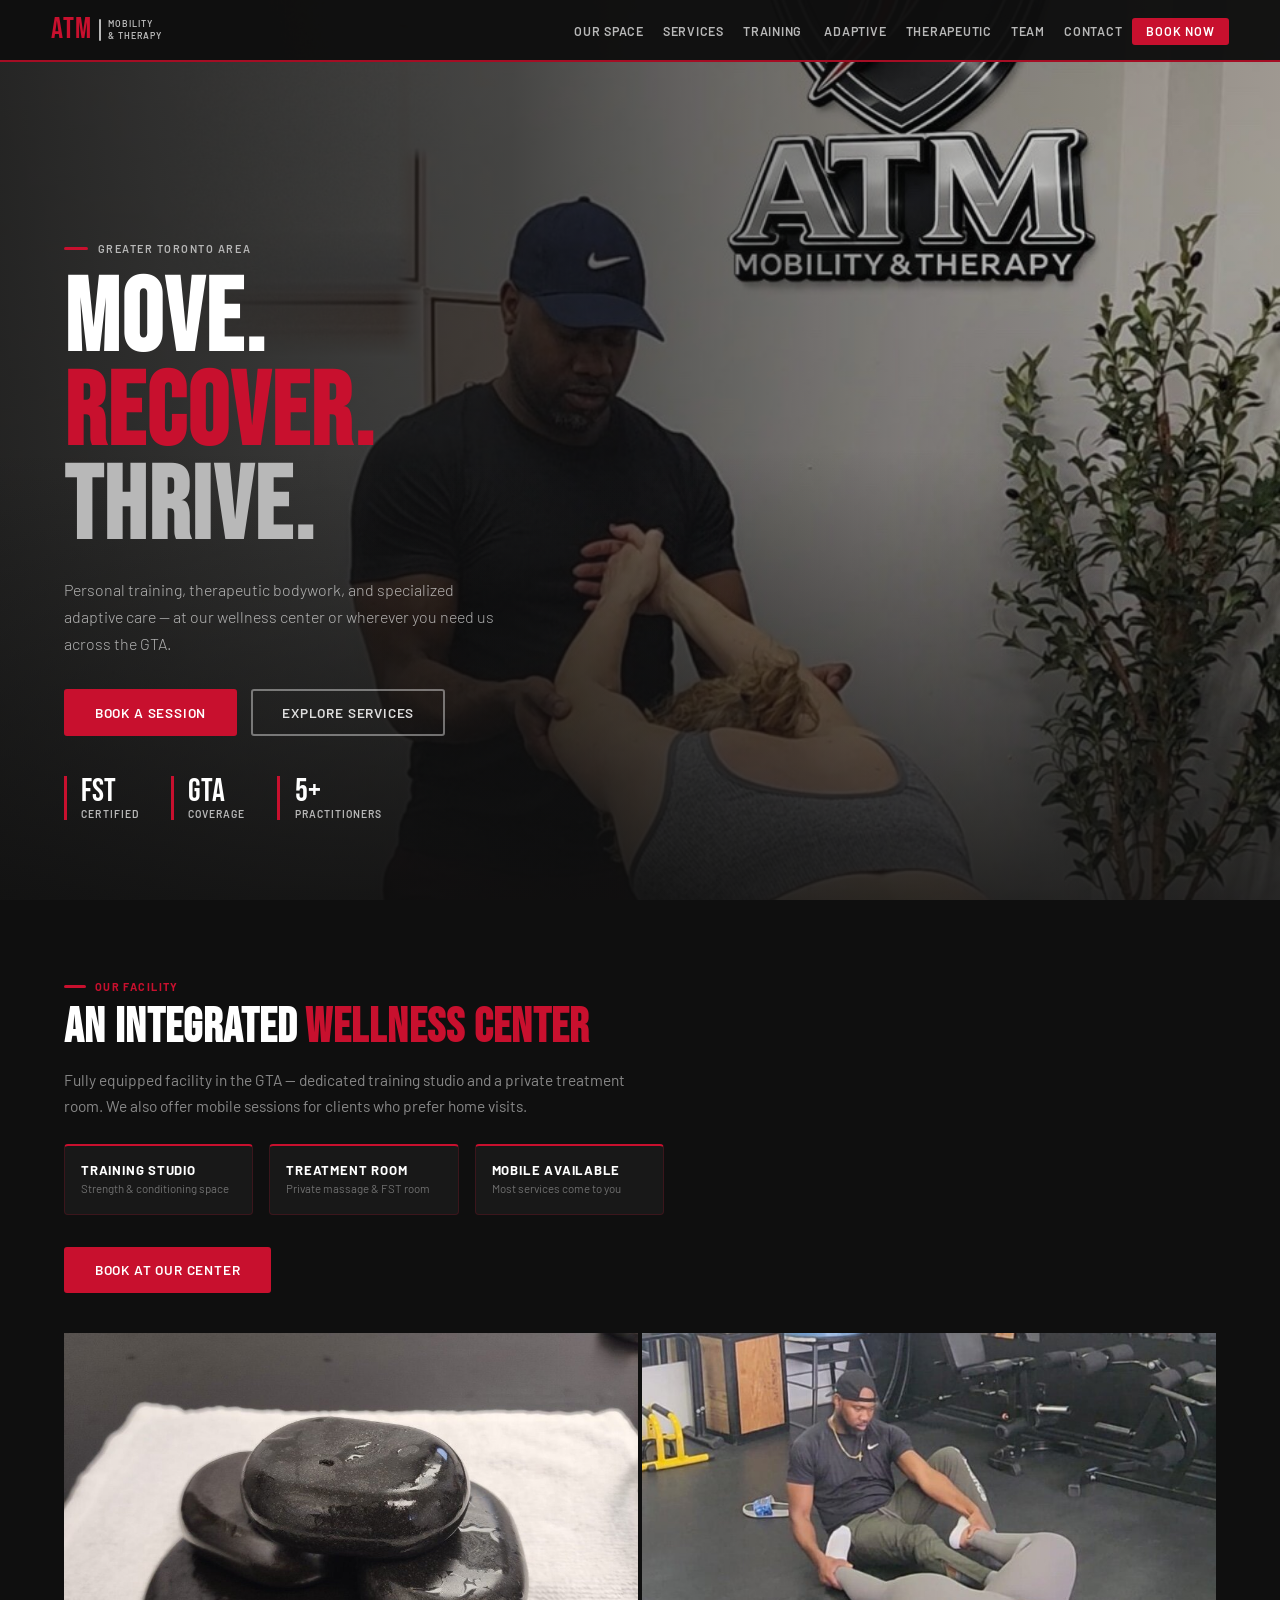
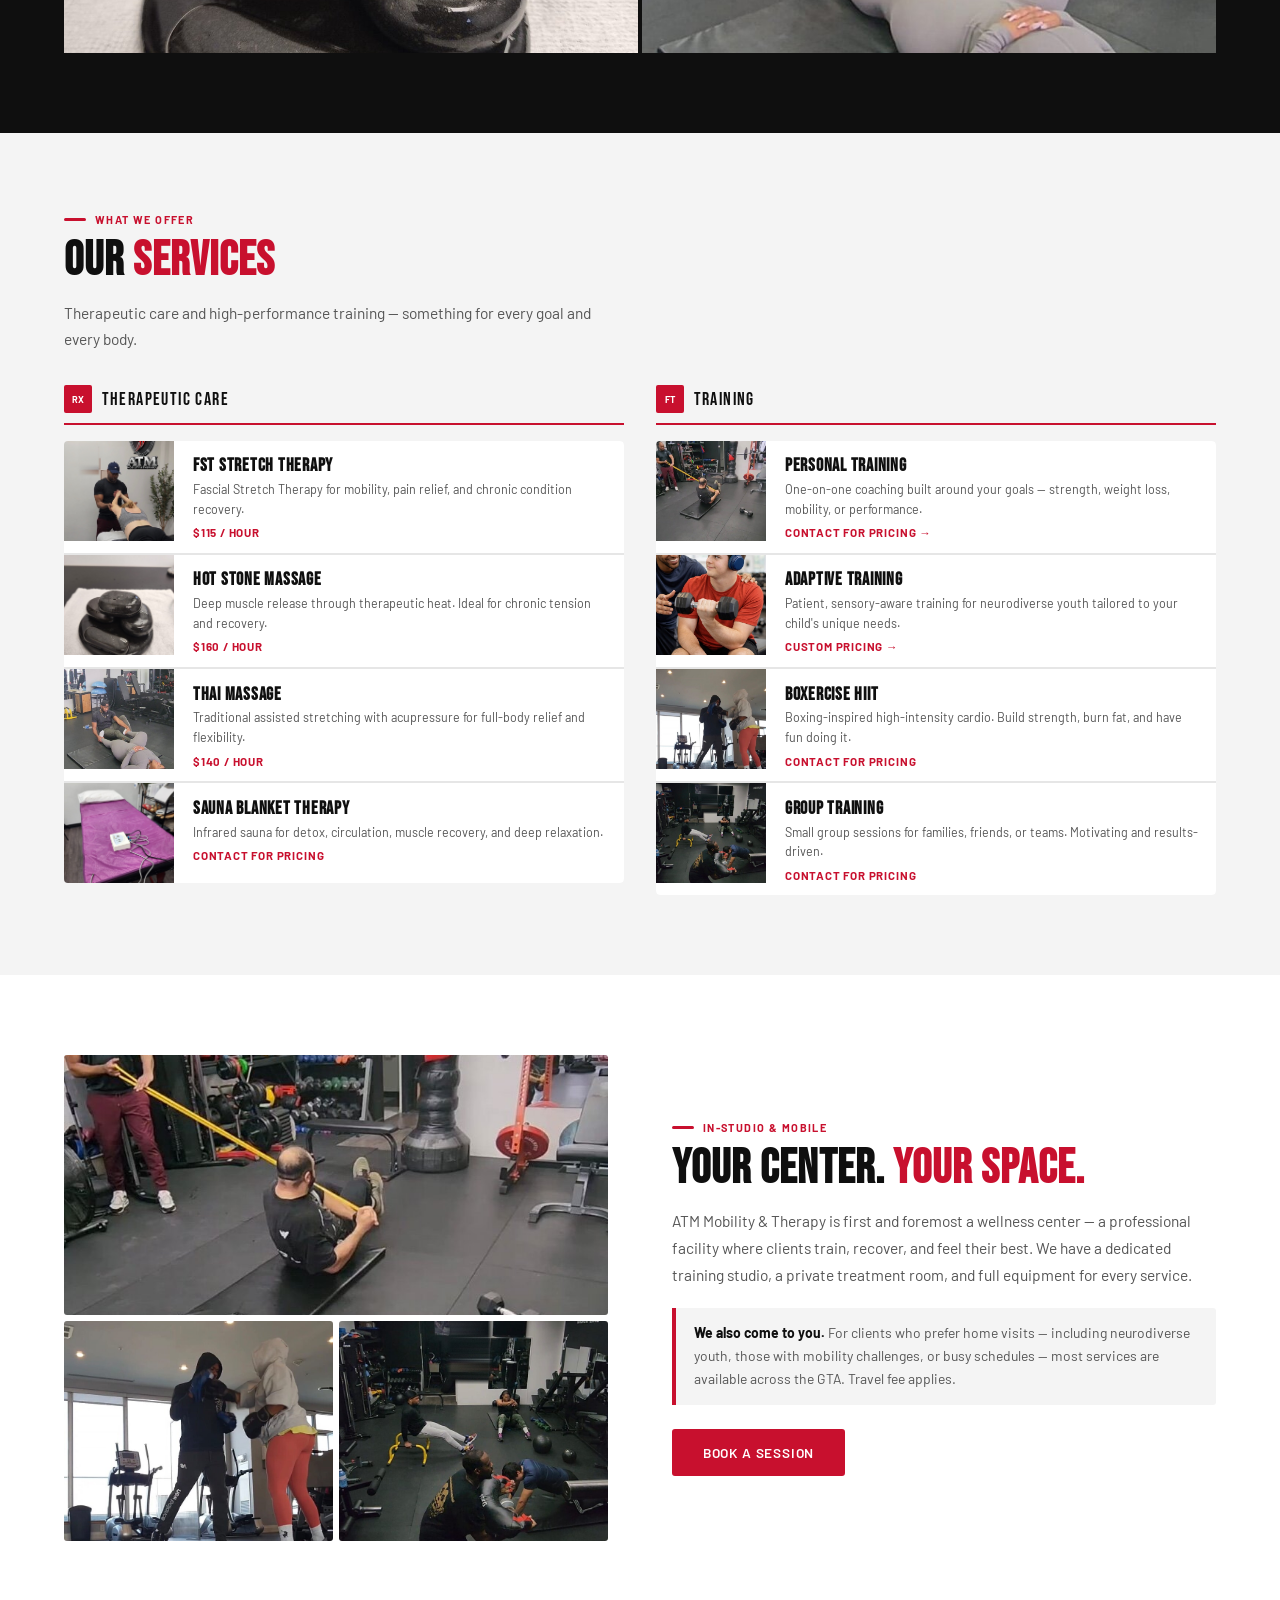
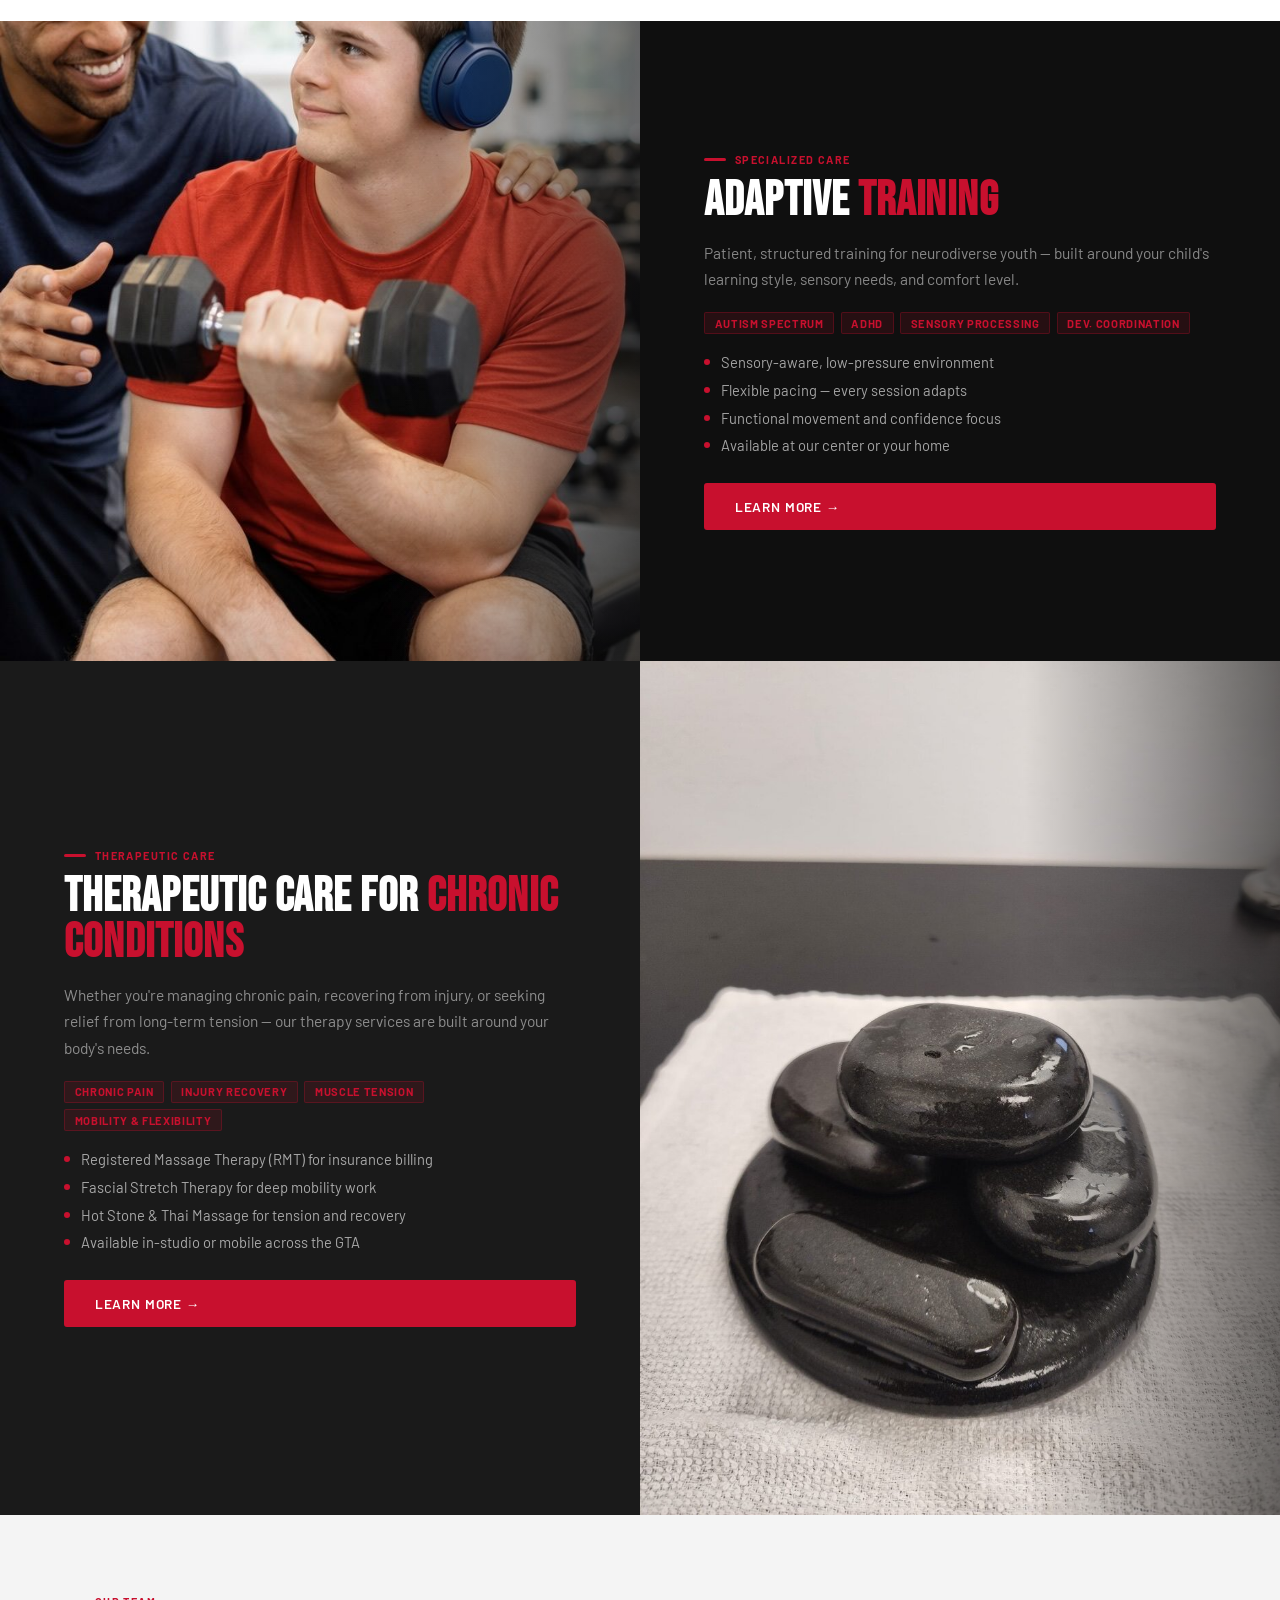
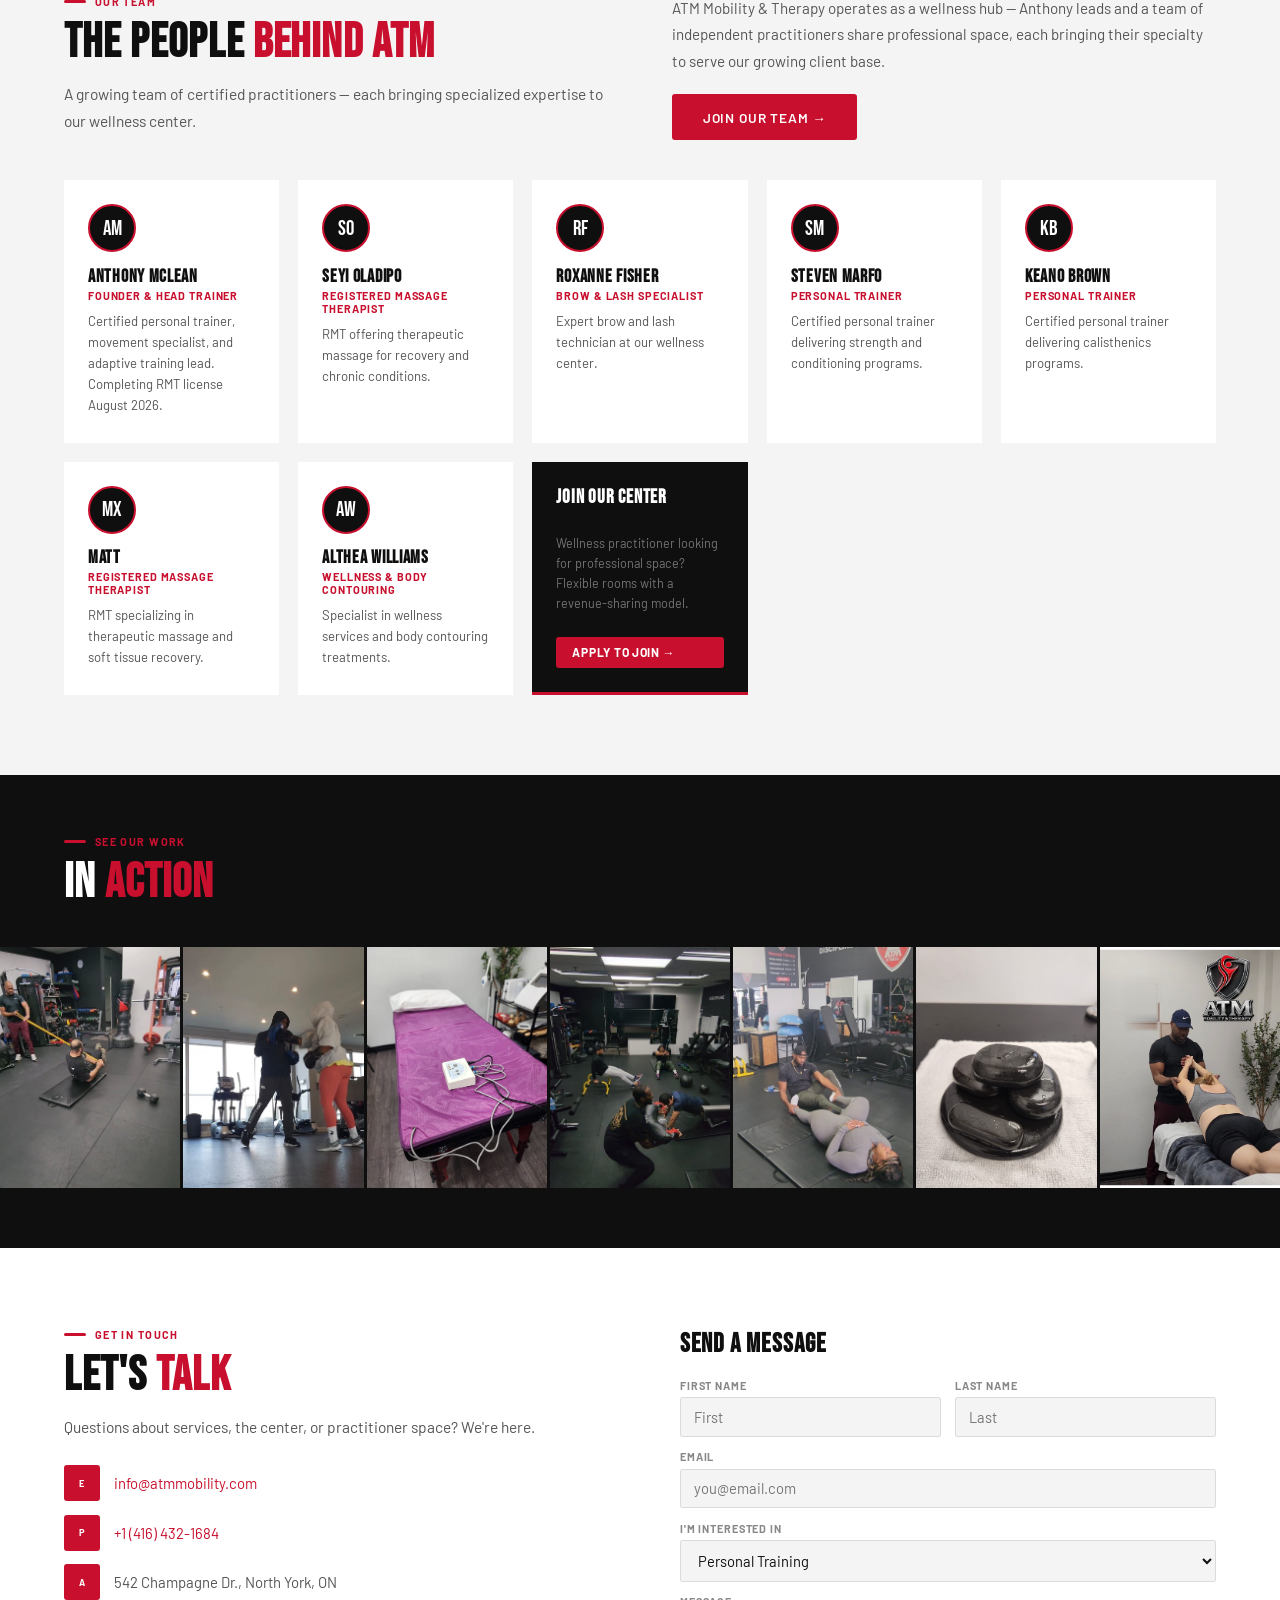
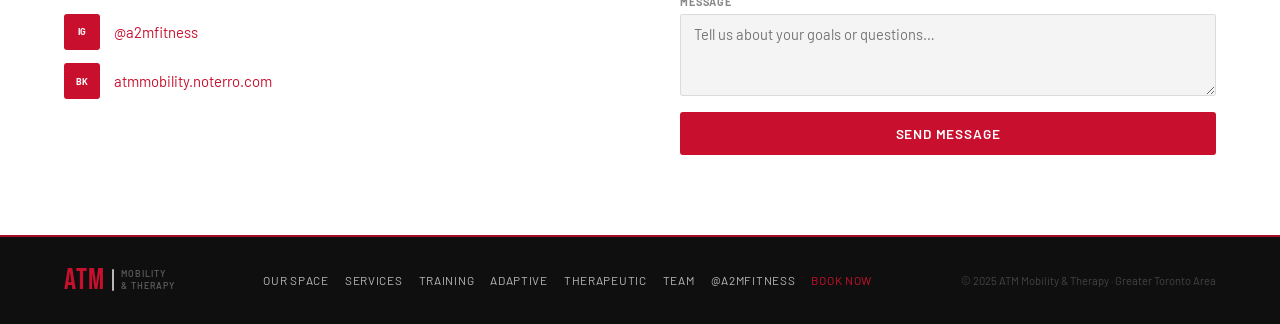
==== commit 94cfd1cd: "Update index.html" ====
--- a/index.html
+++ b/index.html
@@ -556,11 +556,12 @@
   </div>
   <div class="team-grid">
     <div class="tcard"><div class="tavatar">AM</div><h3>Anthony McLean</h3><div class="trole">Founder &amp; Head Trainer</div><p>Certified personal trainer, movement specialist, and adaptive training lead. Completing RMT license August 2026.</p></div>
-    <div class="tcard"><div class="tavatar">AW</div><h3>Althea Williams</h3><div class="trole">Wellness &amp; Body Contouring</div><p>Specialist in wellness services and body contouring treatments.</p></div>
     <div class="tcard"><div class="tavatar">SO</div><h3>Seyi Oladipo</h3><div class="trole">Registered Massage Therapist</div><p>RMT offering therapeutic massage for recovery and chronic conditions.</p></div>
     <div class="tcard"><div class="tavatar">RF</div><h3>Roxanne Fisher</h3><div class="trole">Brow &amp; Lash Specialist</div><p>Expert brow and lash technician at our wellness center.</p></div>
     <div class="tcard"><div class="tavatar">SM</div><h3>Steven Marfo</h3><div class="trole">Personal Trainer</div><p>Certified personal trainer delivering strength and conditioning programs.</p></div>
-    <div class="tcard"><div class="tavatar">MX</div><h3>Matt X</h3><div class="trole">Registered Massage Therapist</div><p>RMT specializing in therapeutic massage and soft tissue recovery.</p></div>
+    <div class="tcard"><div class="tavatar">KB</div><h3>Keano Brown</h3><div class="trole">Personal Trainer</div><p>Certified personal trainer delivering calisthenics programs.</p></div>
+    <div class="tcard"><div class="tavatar">MX</div><h3>Matt</h3><div class="trole">Registered Massage Therapist</div><p>RMT specializing in therapeutic massage and soft tissue recovery.</p></div>
+    <div class="tcard"><div class="tavatar">AW</div><h3>Althea Williams</h3><div class="trole">Wellness &amp; Body Contouring</div><p>Specialist in wellness services and body contouring treatments.</p></div>
     <div class="join-card"><h3>Join Our Center</h3><p>Wellness practitioner looking for professional space? Flexible rooms with a revenue-sharing model.</p><a href="https://atm-practice-manager.onrender.com/request-space" target="_blank" class="btn-rsm">Apply to Join →</a></div>
   </div>
 </section>
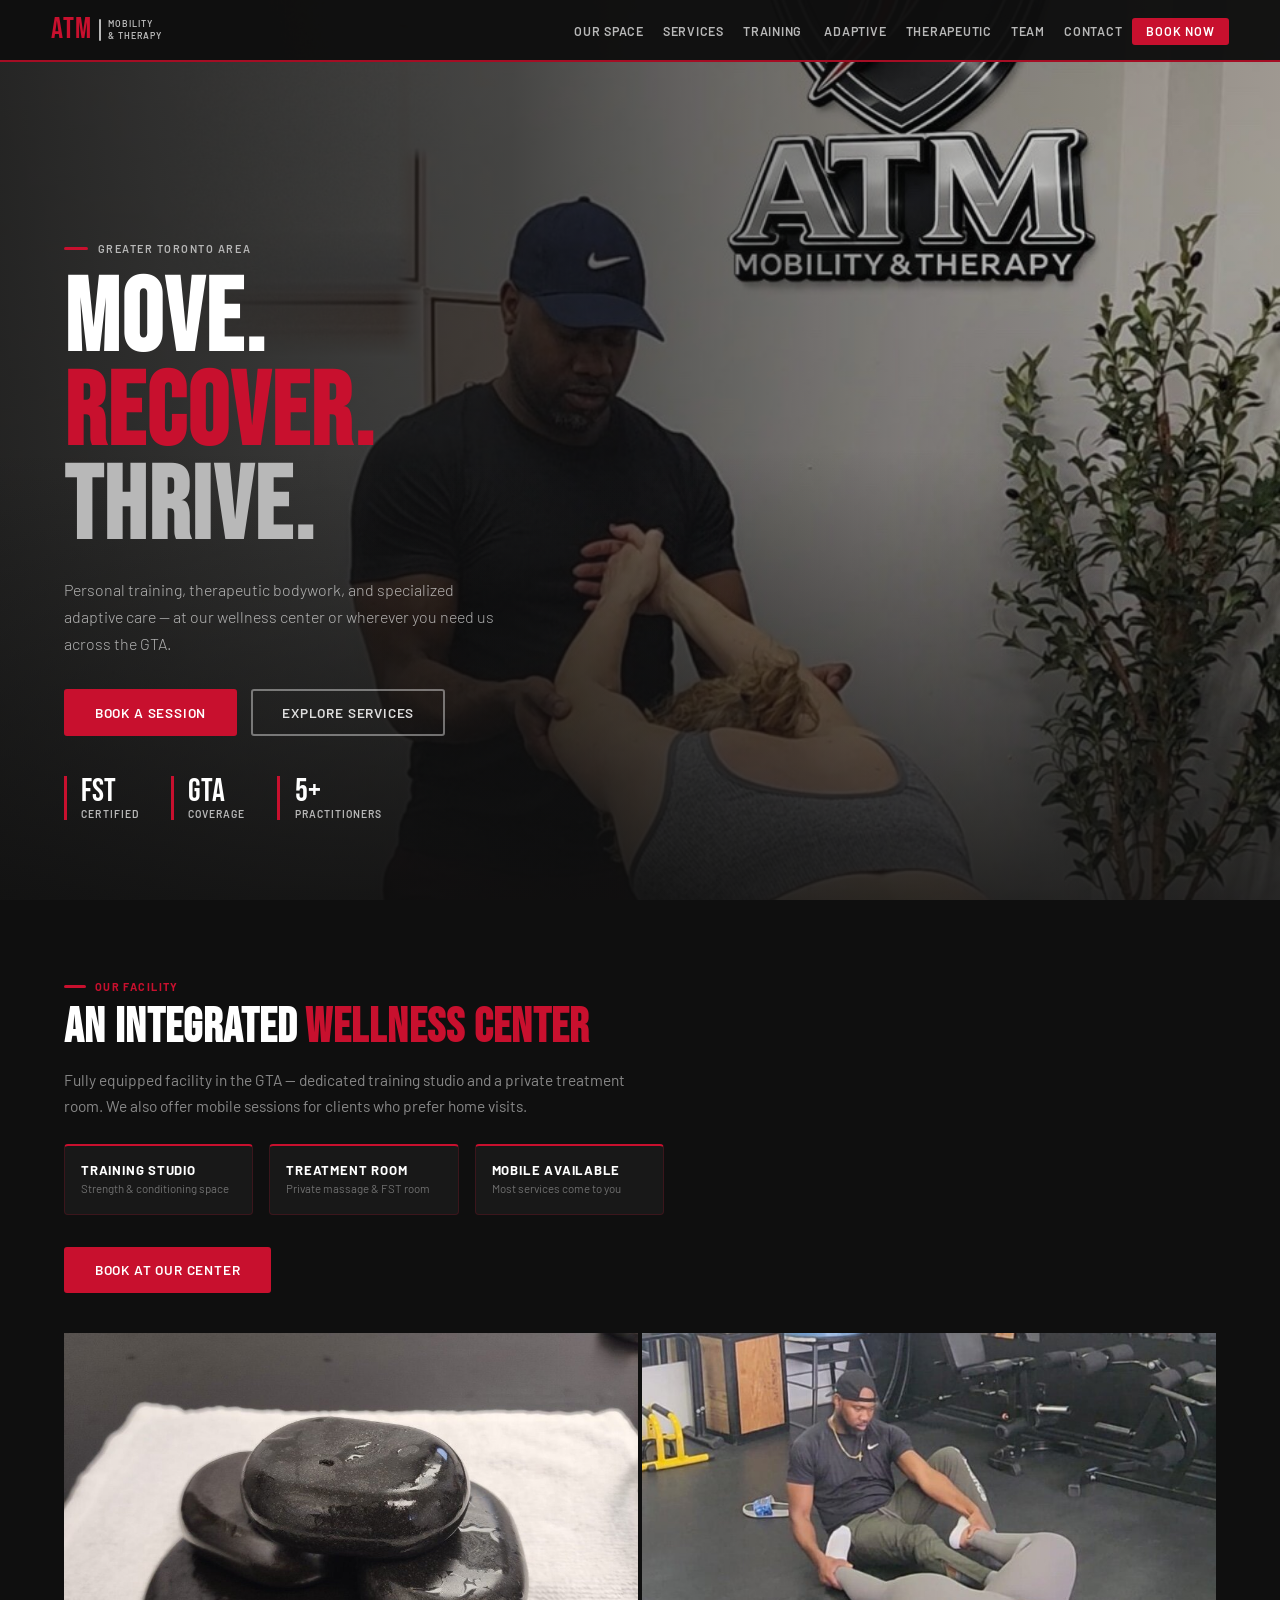
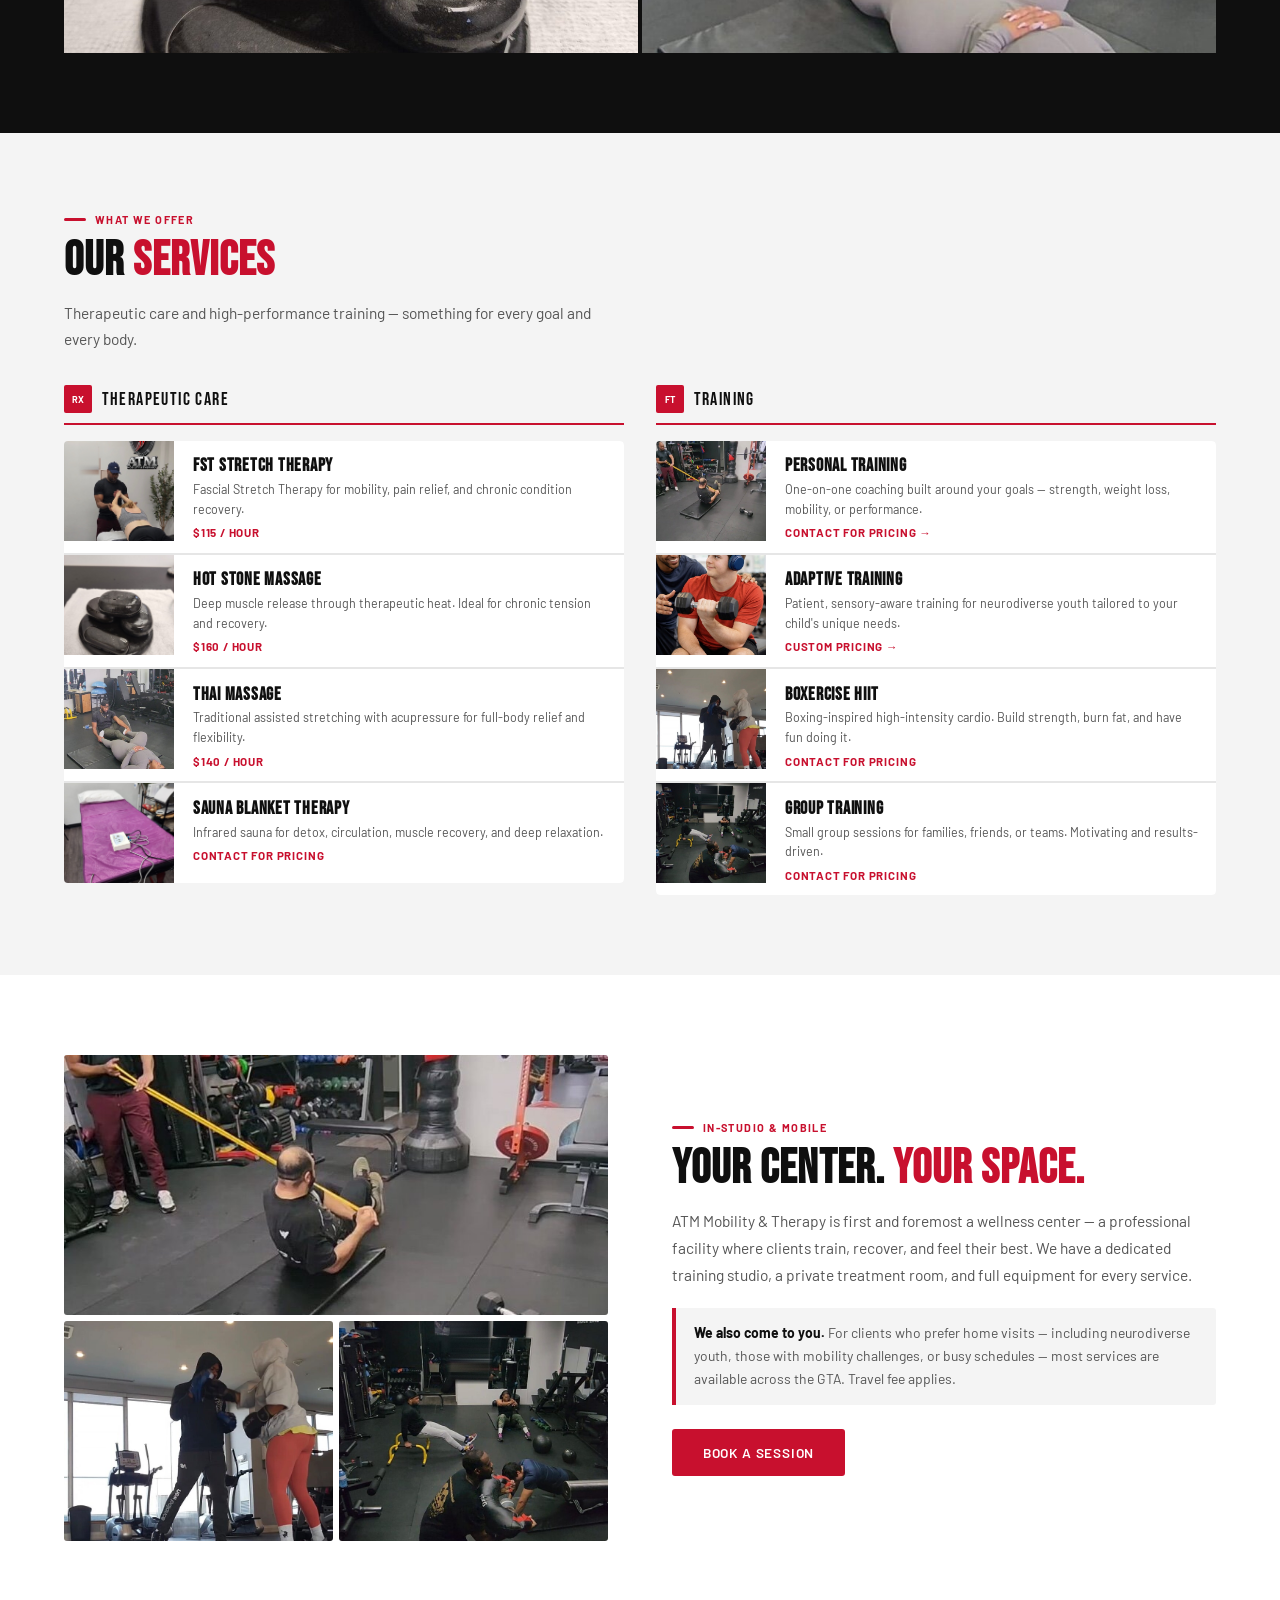
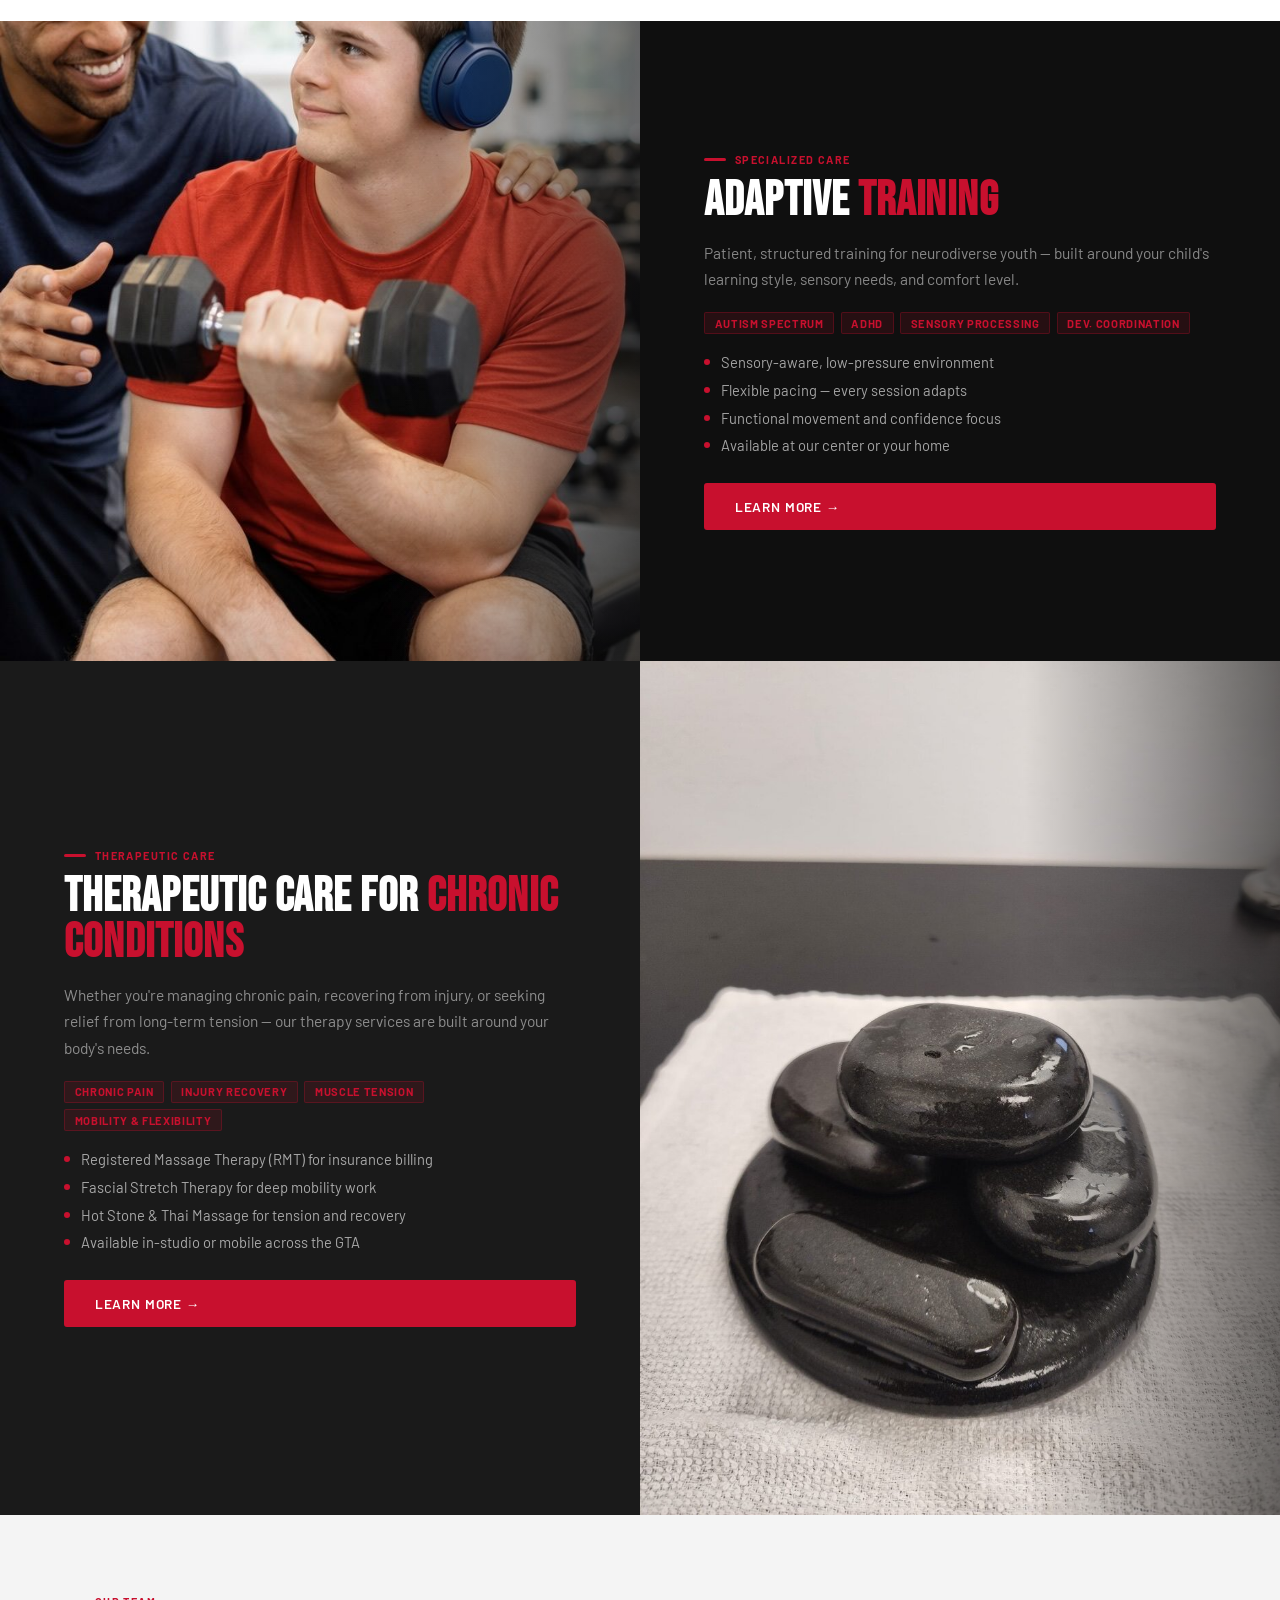
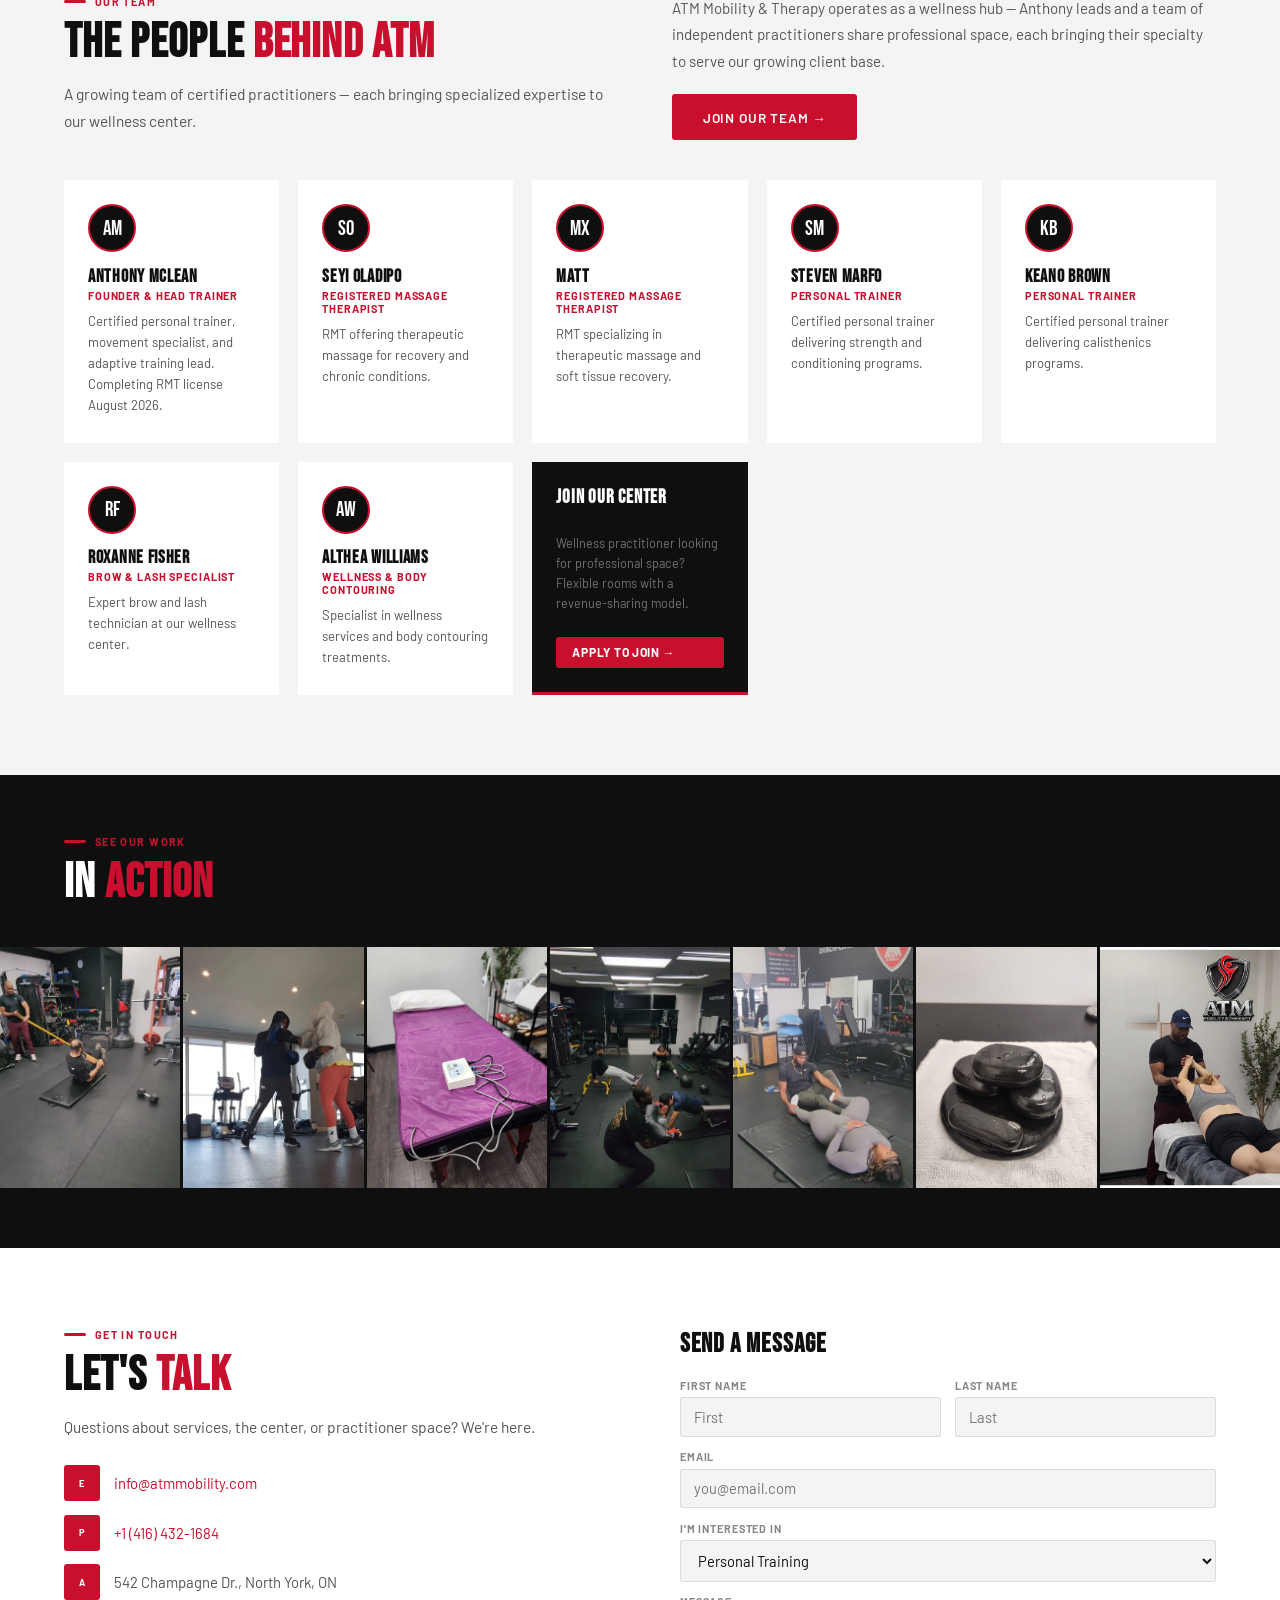
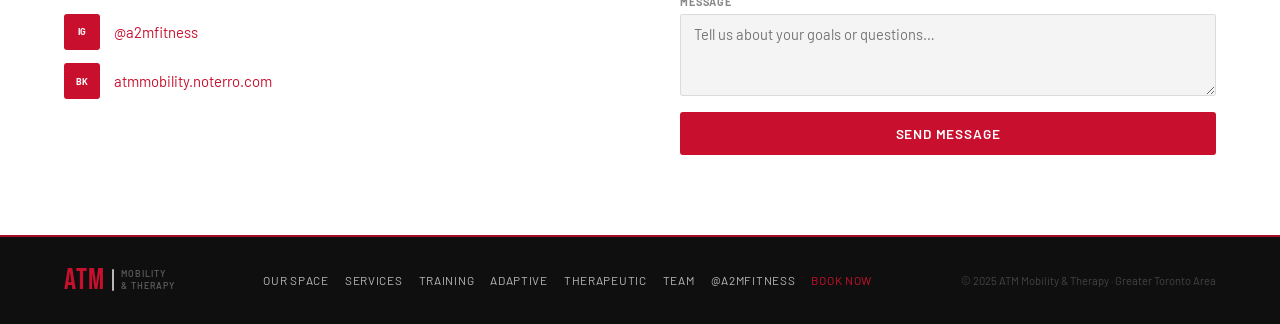
==== commit d583119c: "Update index.html" ====
--- a/index.html
+++ b/index.html
@@ -557,10 +557,10 @@
   <div class="team-grid">
     <div class="tcard"><div class="tavatar">AM</div><h3>Anthony McLean</h3><div class="trole">Founder &amp; Head Trainer</div><p>Certified personal trainer, movement specialist, and adaptive training lead. Completing RMT license August 2026.</p></div>
     <div class="tcard"><div class="tavatar">SO</div><h3>Seyi Oladipo</h3><div class="trole">Registered Massage Therapist</div><p>RMT offering therapeutic massage for recovery and chronic conditions.</p></div>
-    <div class="tcard"><div class="tavatar">RF</div><h3>Roxanne Fisher</h3><div class="trole">Brow &amp; Lash Specialist</div><p>Expert brow and lash technician at our wellness center.</p></div>
+    <div class="tcard"><div class="tavatar">MX</div><h3>Matt</h3><div class="trole">Registered Massage Therapist</div><p>RMT specializing in therapeutic massage and soft tissue recovery.</p></div>
     <div class="tcard"><div class="tavatar">SM</div><h3>Steven Marfo</h3><div class="trole">Personal Trainer</div><p>Certified personal trainer delivering strength and conditioning programs.</p></div>
     <div class="tcard"><div class="tavatar">KB</div><h3>Keano Brown</h3><div class="trole">Personal Trainer</div><p>Certified personal trainer delivering calisthenics programs.</p></div>
-    <div class="tcard"><div class="tavatar">MX</div><h3>Matt</h3><div class="trole">Registered Massage Therapist</div><p>RMT specializing in therapeutic massage and soft tissue recovery.</p></div>
+    <div class="tcard"><div class="tavatar">RF</div><h3>Roxanne Fisher</h3><div class="trole">Brow &amp; Lash Specialist</div><p>Expert brow and lash technician at our wellness center.</p></div>
     <div class="tcard"><div class="tavatar">AW</div><h3>Althea Williams</h3><div class="trole">Wellness &amp; Body Contouring</div><p>Specialist in wellness services and body contouring treatments.</p></div>
     <div class="join-card"><h3>Join Our Center</h3><p>Wellness practitioner looking for professional space? Flexible rooms with a revenue-sharing model.</p><a href="https://atm-practice-manager.onrender.com/request-space" target="_blank" class="btn-rsm">Apply to Join →</a></div>
   </div>
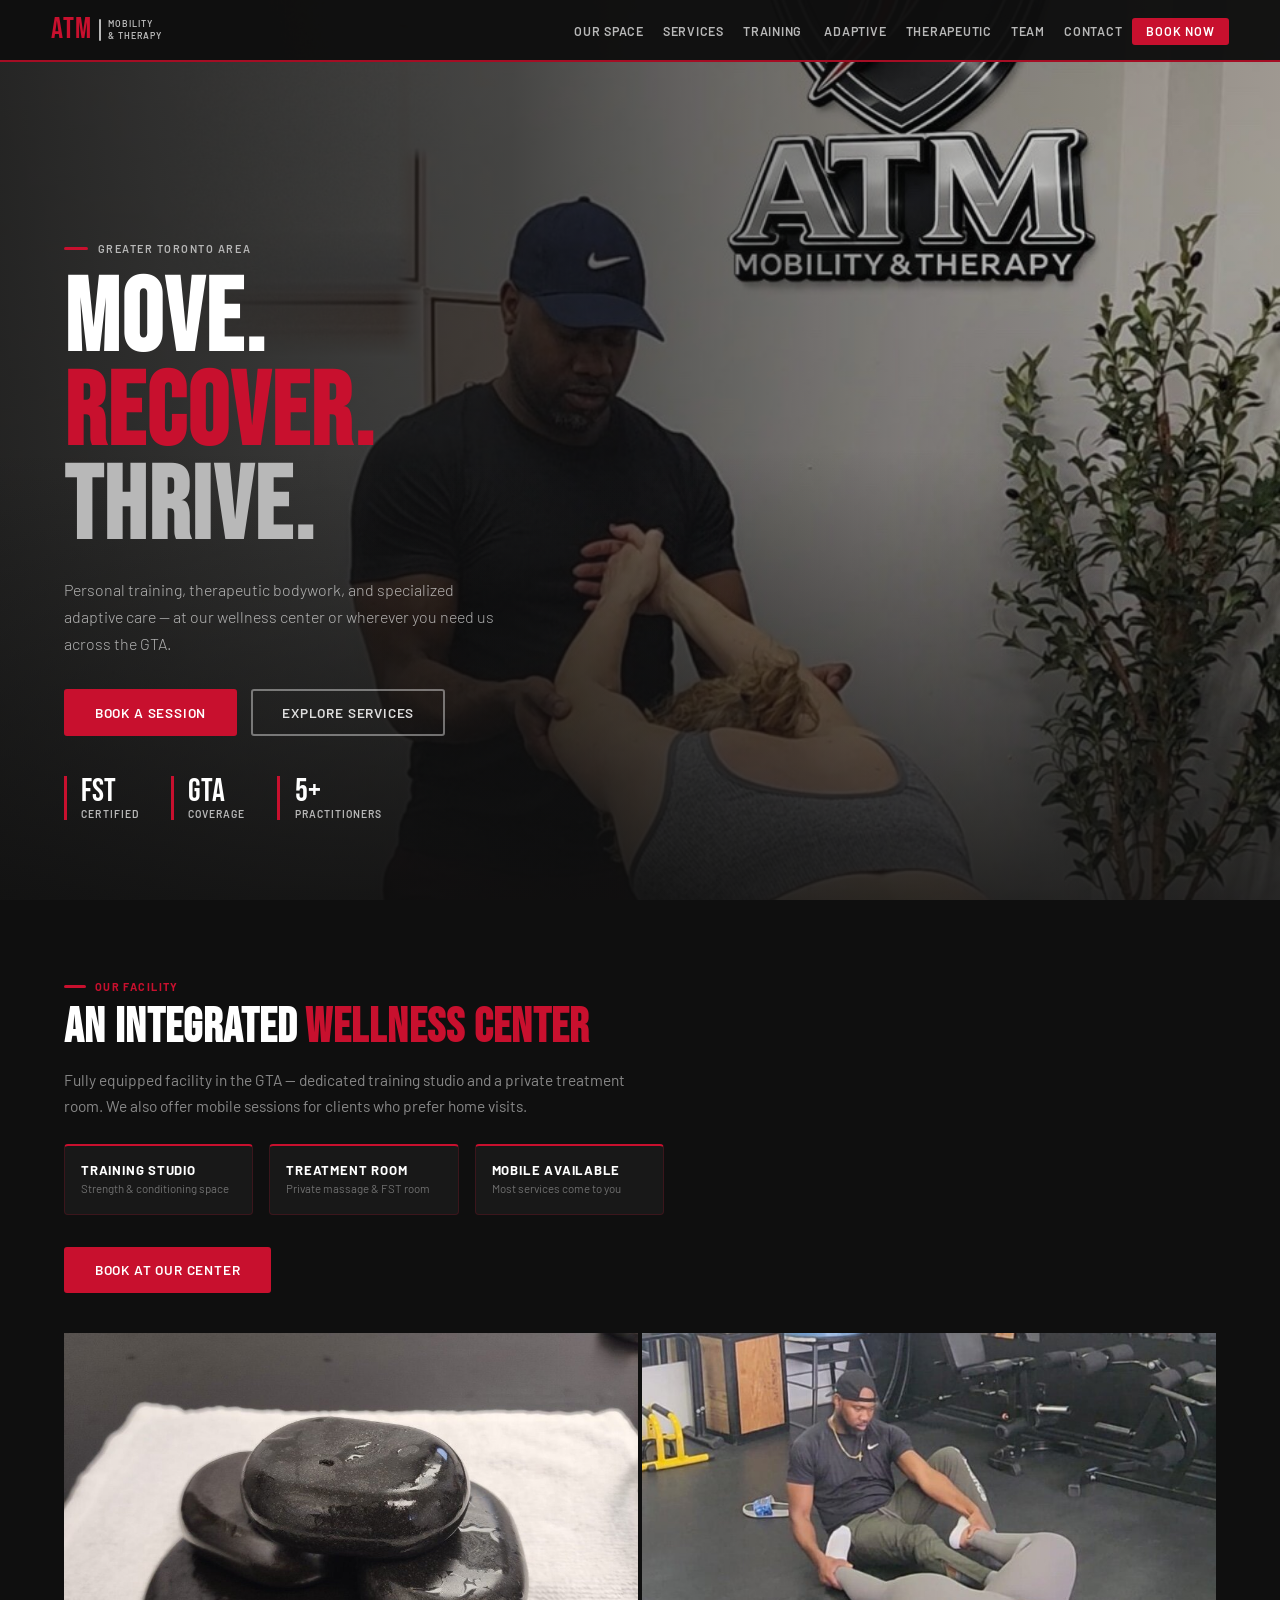
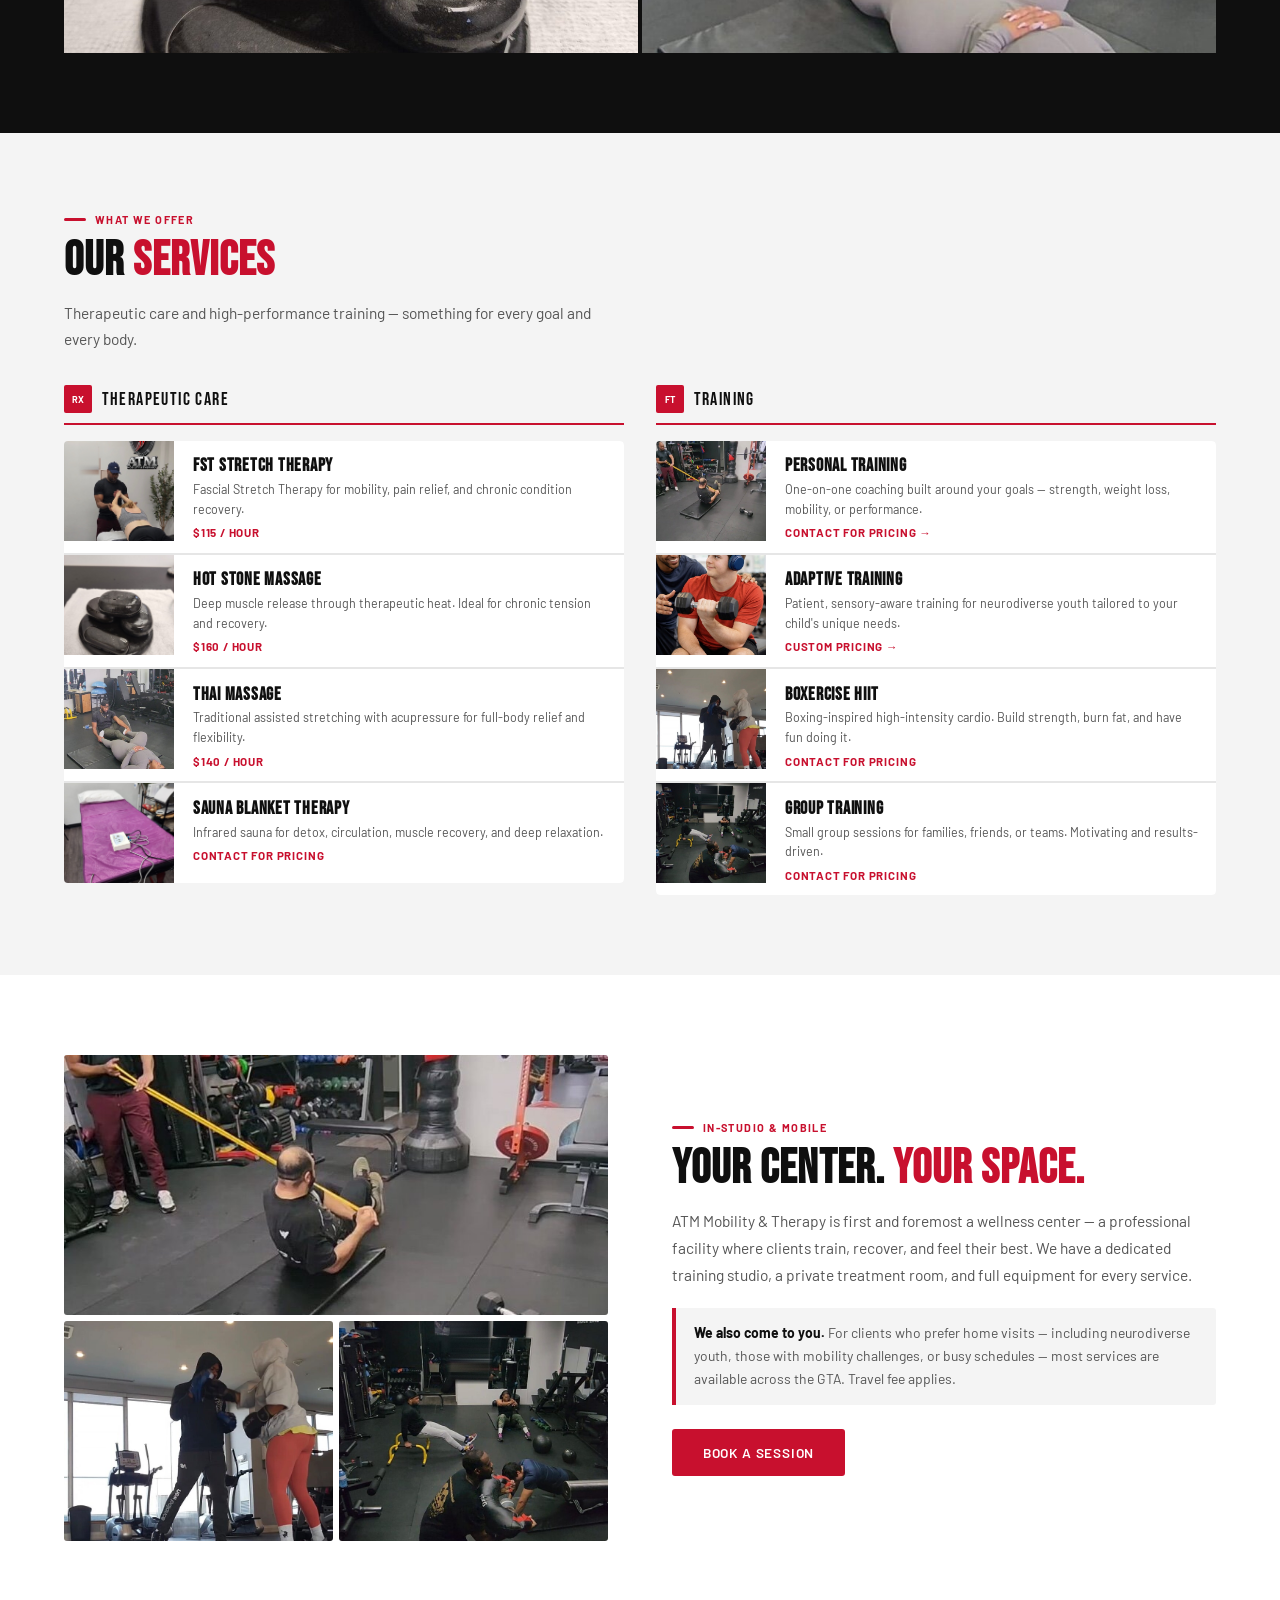
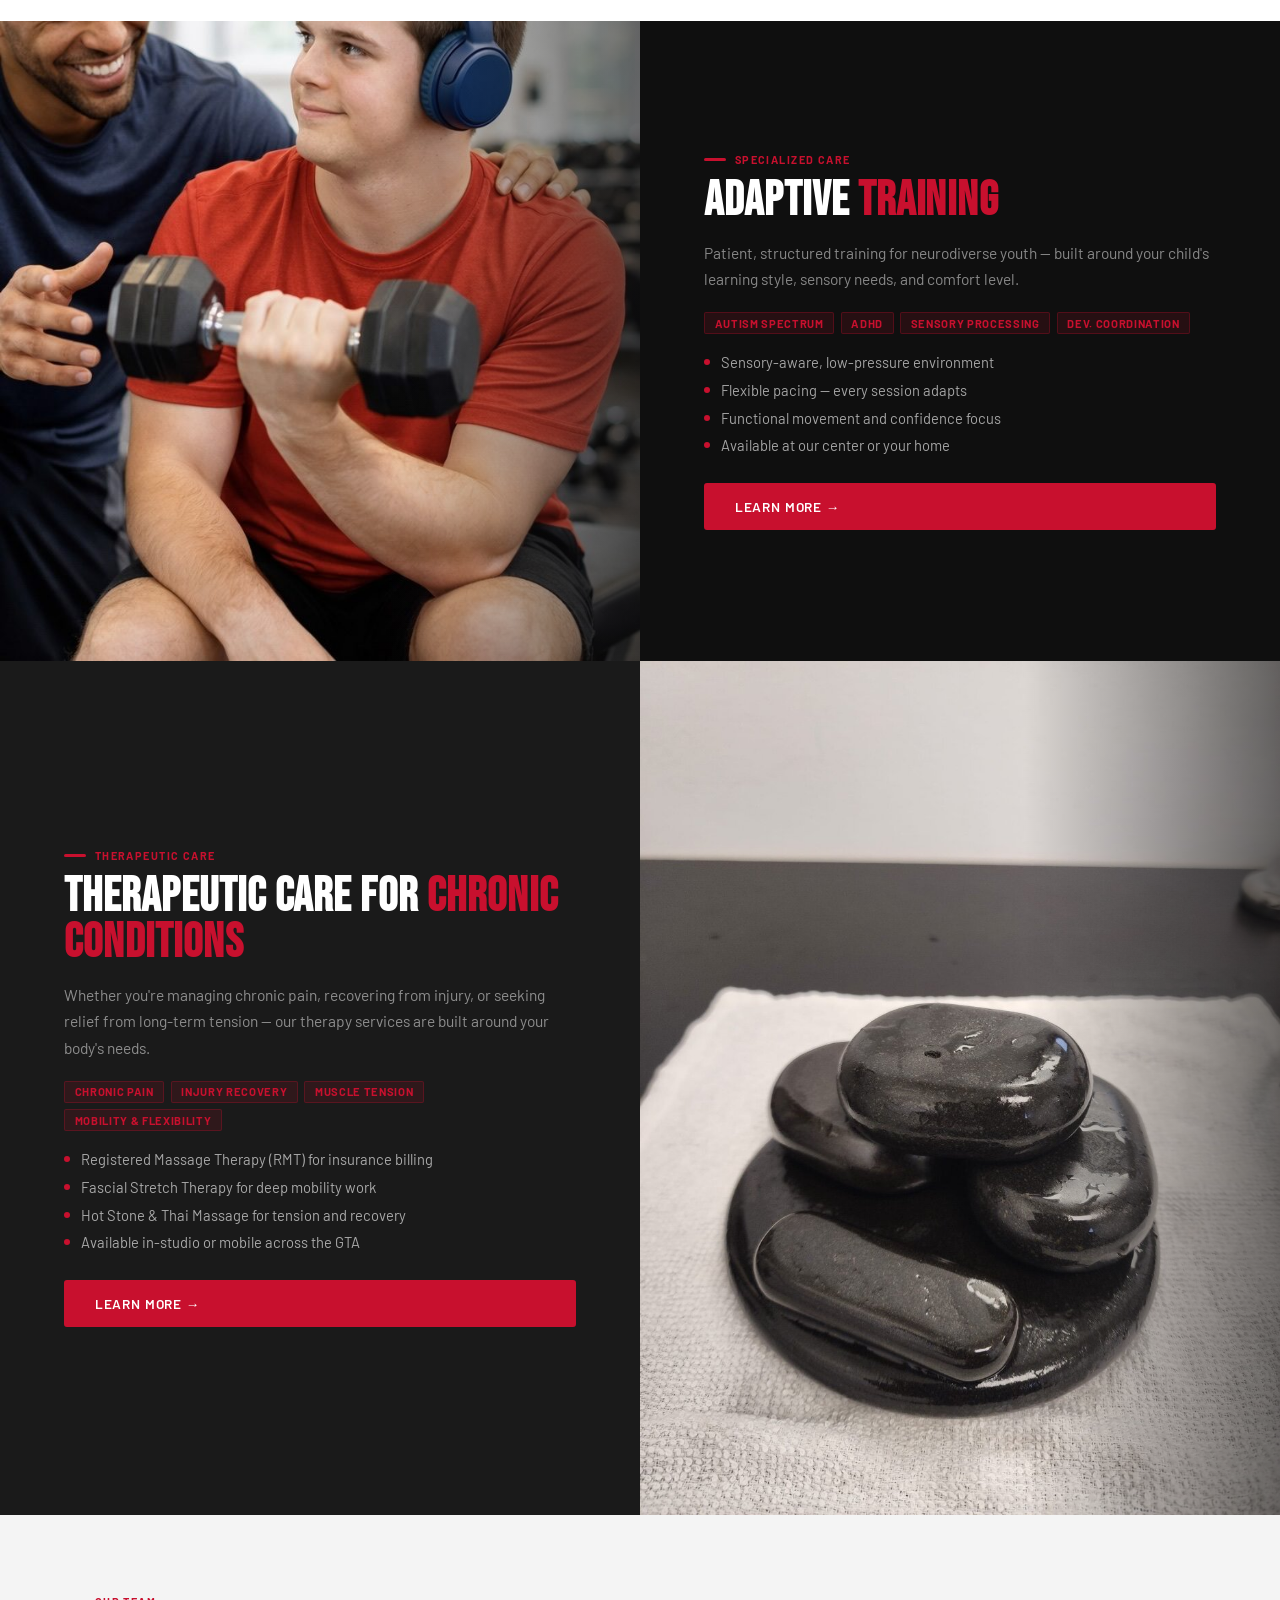
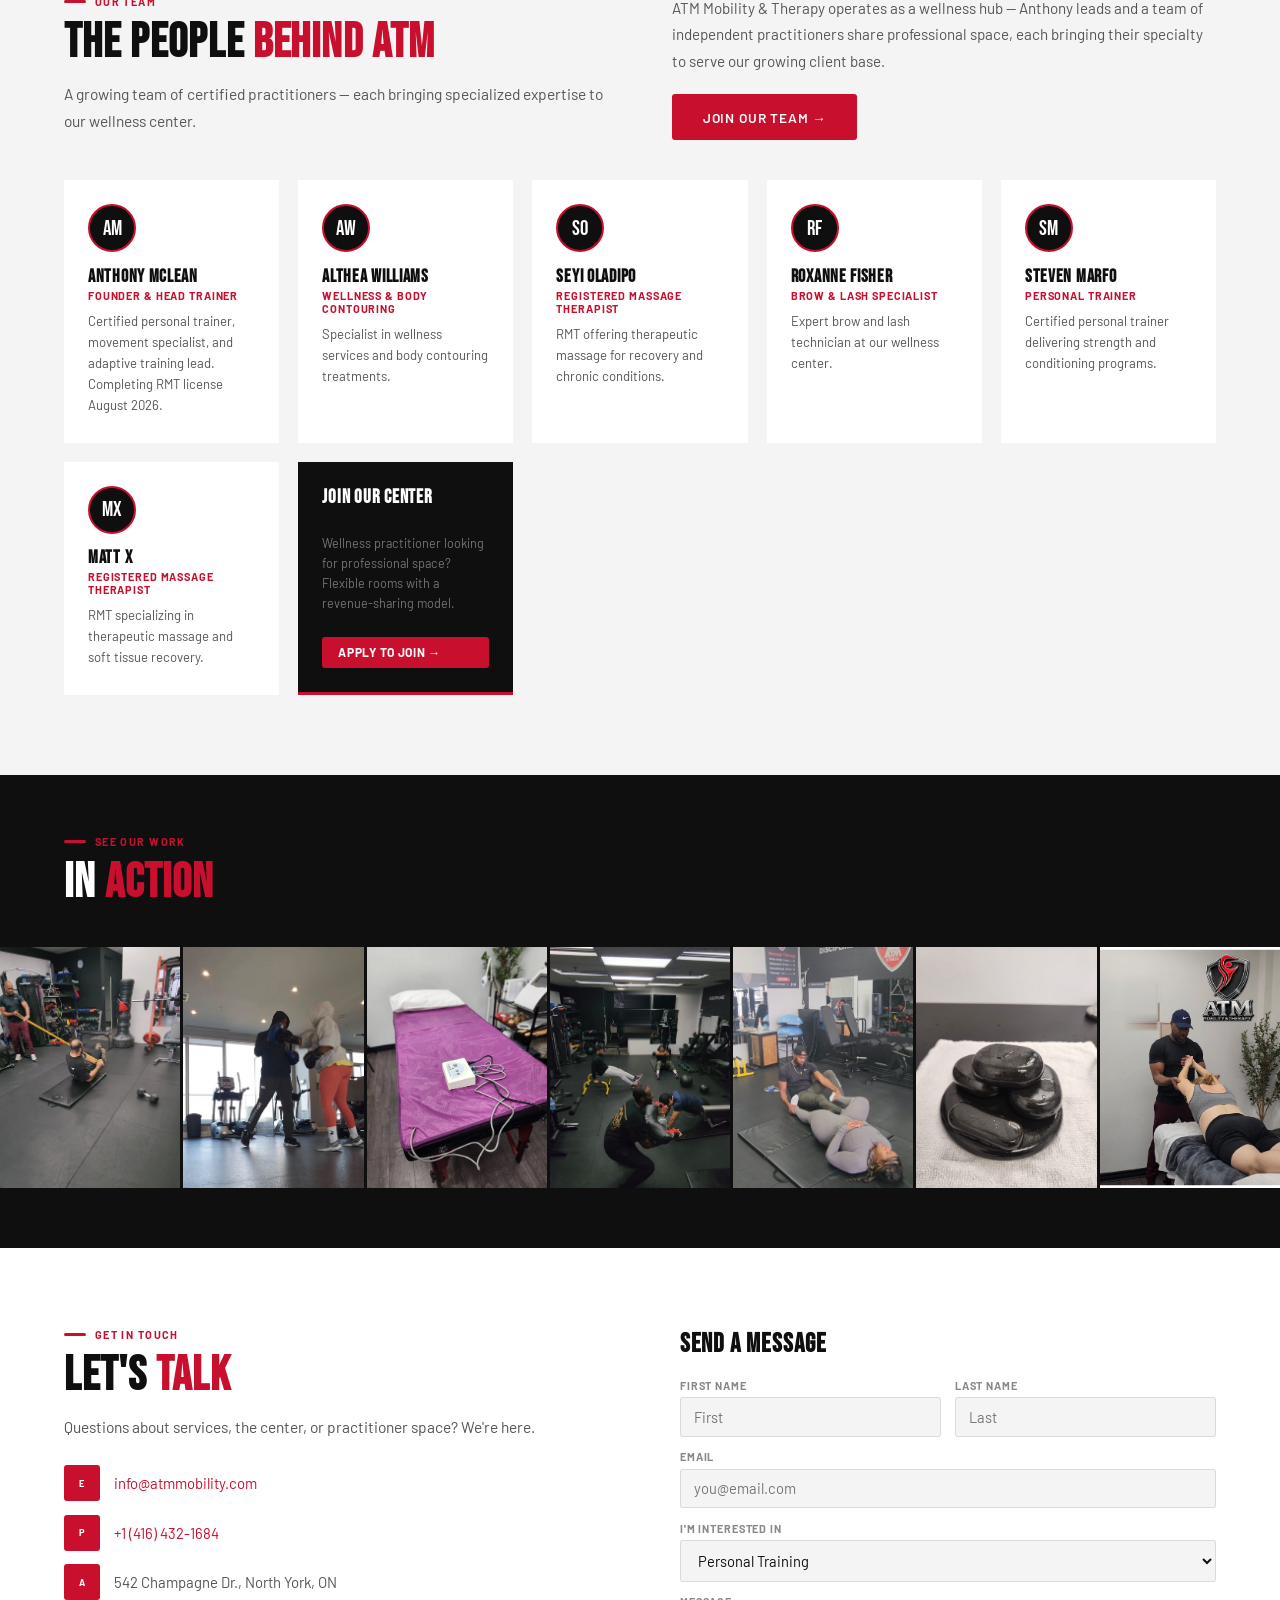
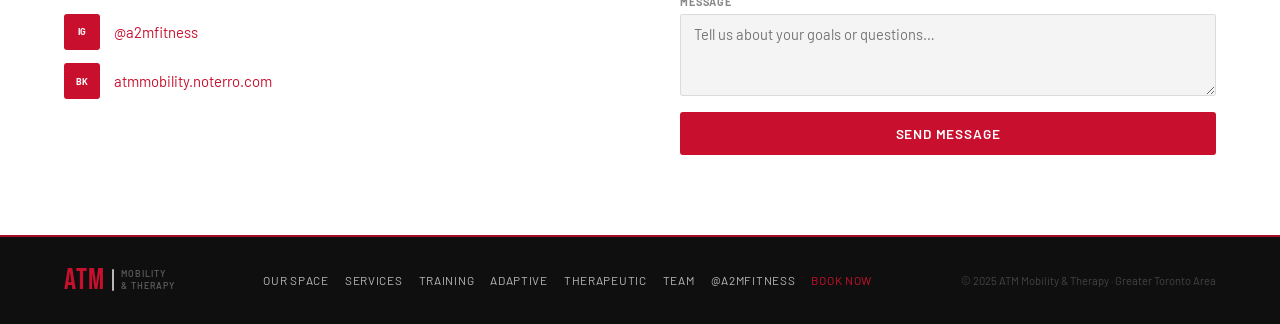
==== commit c1507fed: "Add files via upload" ====
--- a/index.html
+++ b/index.html
@@ -556,12 +556,11 @@
   </div>
   <div class="team-grid">
     <div class="tcard"><div class="tavatar">AM</div><h3>Anthony McLean</h3><div class="trole">Founder &amp; Head Trainer</div><p>Certified personal trainer, movement specialist, and adaptive training lead. Completing RMT license August 2026.</p></div>
+    <div class="tcard"><div class="tavatar">AW</div><h3>Althea Williams</h3><div class="trole">Wellness &amp; Body Contouring</div><p>Specialist in wellness services and body contouring treatments.</p></div>
     <div class="tcard"><div class="tavatar">SO</div><h3>Seyi Oladipo</h3><div class="trole">Registered Massage Therapist</div><p>RMT offering therapeutic massage for recovery and chronic conditions.</p></div>
-    <div class="tcard"><div class="tavatar">MX</div><h3>Matt</h3><div class="trole">Registered Massage Therapist</div><p>RMT specializing in therapeutic massage and soft tissue recovery.</p></div>
+    <div class="tcard"><div class="tavatar">RF</div><h3>Roxanne Fisher</h3><div class="trole">Brow &amp; Lash Specialist</div><p>Expert brow and lash technician at our wellness center.</p></div>
     <div class="tcard"><div class="tavatar">SM</div><h3>Steven Marfo</h3><div class="trole">Personal Trainer</div><p>Certified personal trainer delivering strength and conditioning programs.</p></div>
-    <div class="tcard"><div class="tavatar">KB</div><h3>Keano Brown</h3><div class="trole">Personal Trainer</div><p>Certified personal trainer delivering calisthenics programs.</p></div>
-    <div class="tcard"><div class="tavatar">RF</div><h3>Roxanne Fisher</h3><div class="trole">Brow &amp; Lash Specialist</div><p>Expert brow and lash technician at our wellness center.</p></div>
-    <div class="tcard"><div class="tavatar">AW</div><h3>Althea Williams</h3><div class="trole">Wellness &amp; Body Contouring</div><p>Specialist in wellness services and body contouring treatments.</p></div>
+    <div class="tcard"><div class="tavatar">MX</div><h3>Matt X</h3><div class="trole">Registered Massage Therapist</div><p>RMT specializing in therapeutic massage and soft tissue recovery.</p></div>
     <div class="join-card"><h3>Join Our Center</h3><p>Wellness practitioner looking for professional space? Flexible rooms with a revenue-sharing model.</p><a href="https://atm-practice-manager.onrender.com/request-space" target="_blank" class="btn-rsm">Apply to Join →</a></div>
   </div>
 </section>
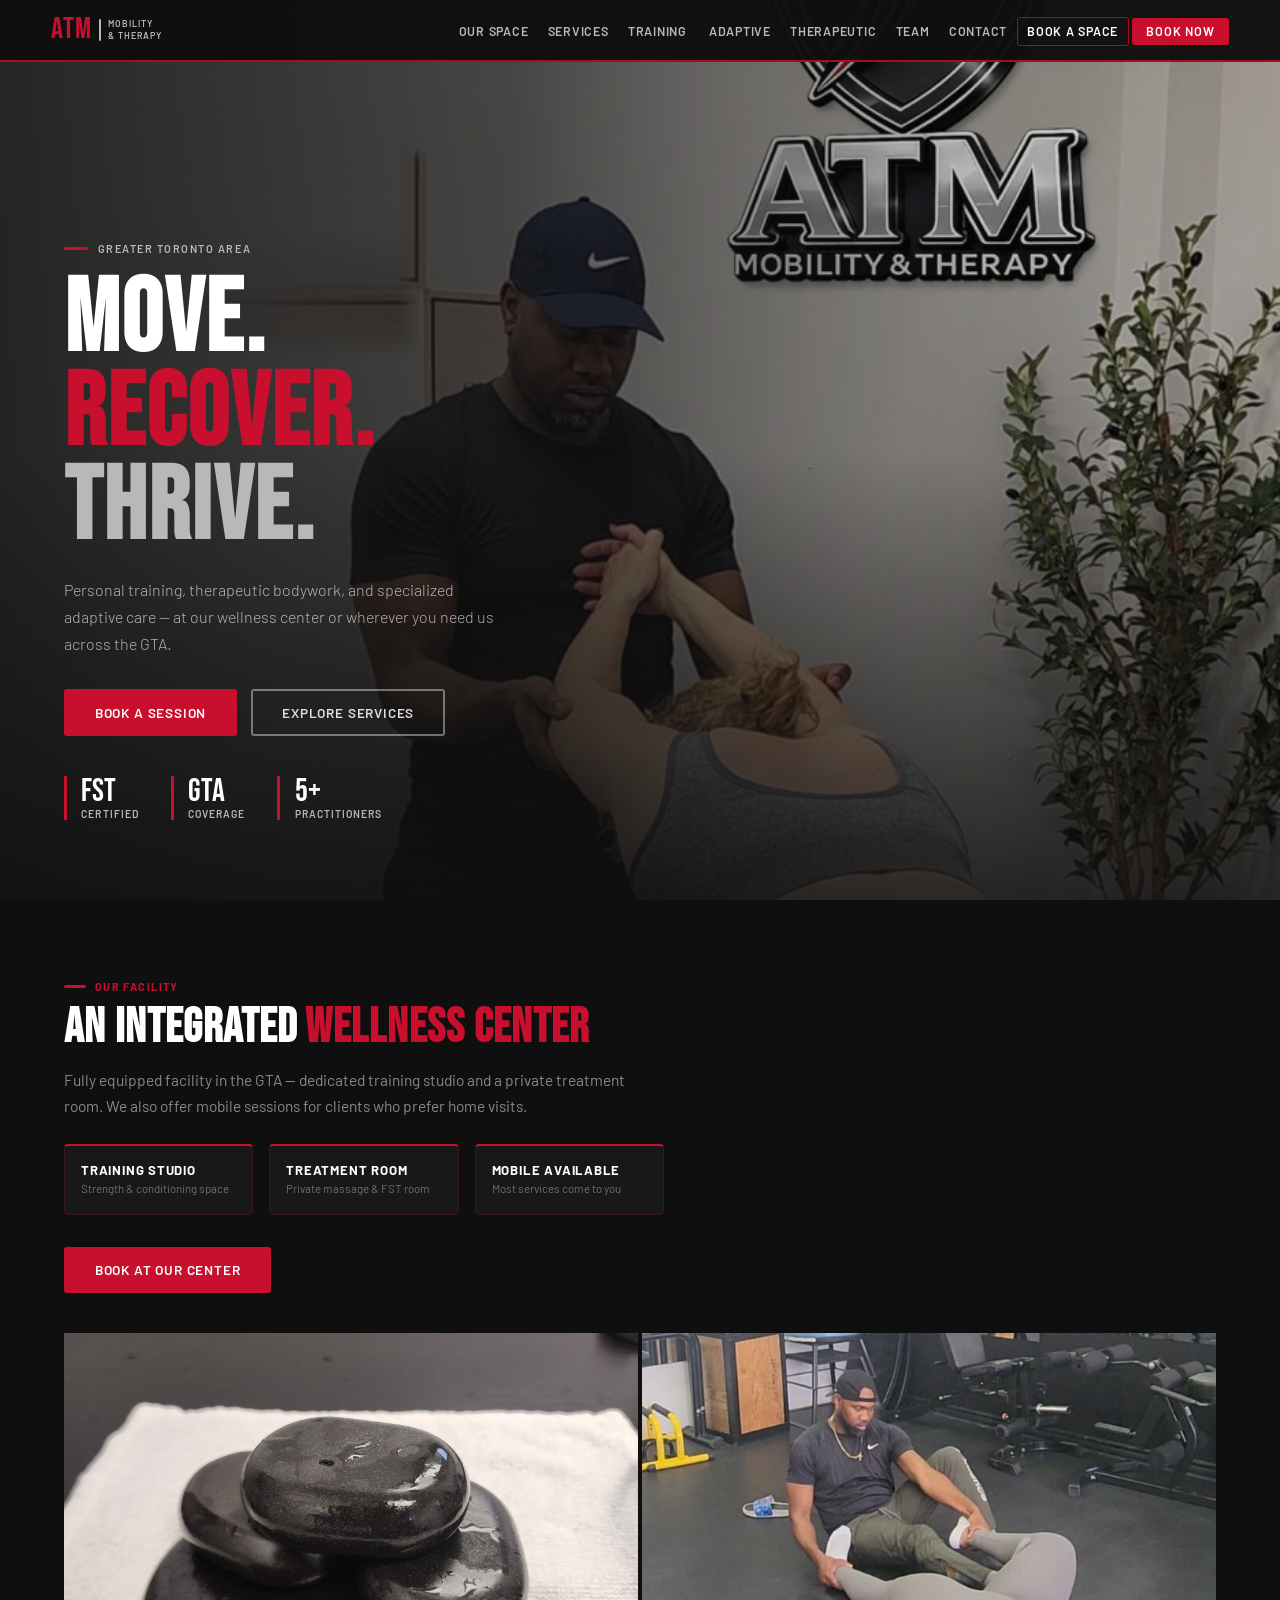
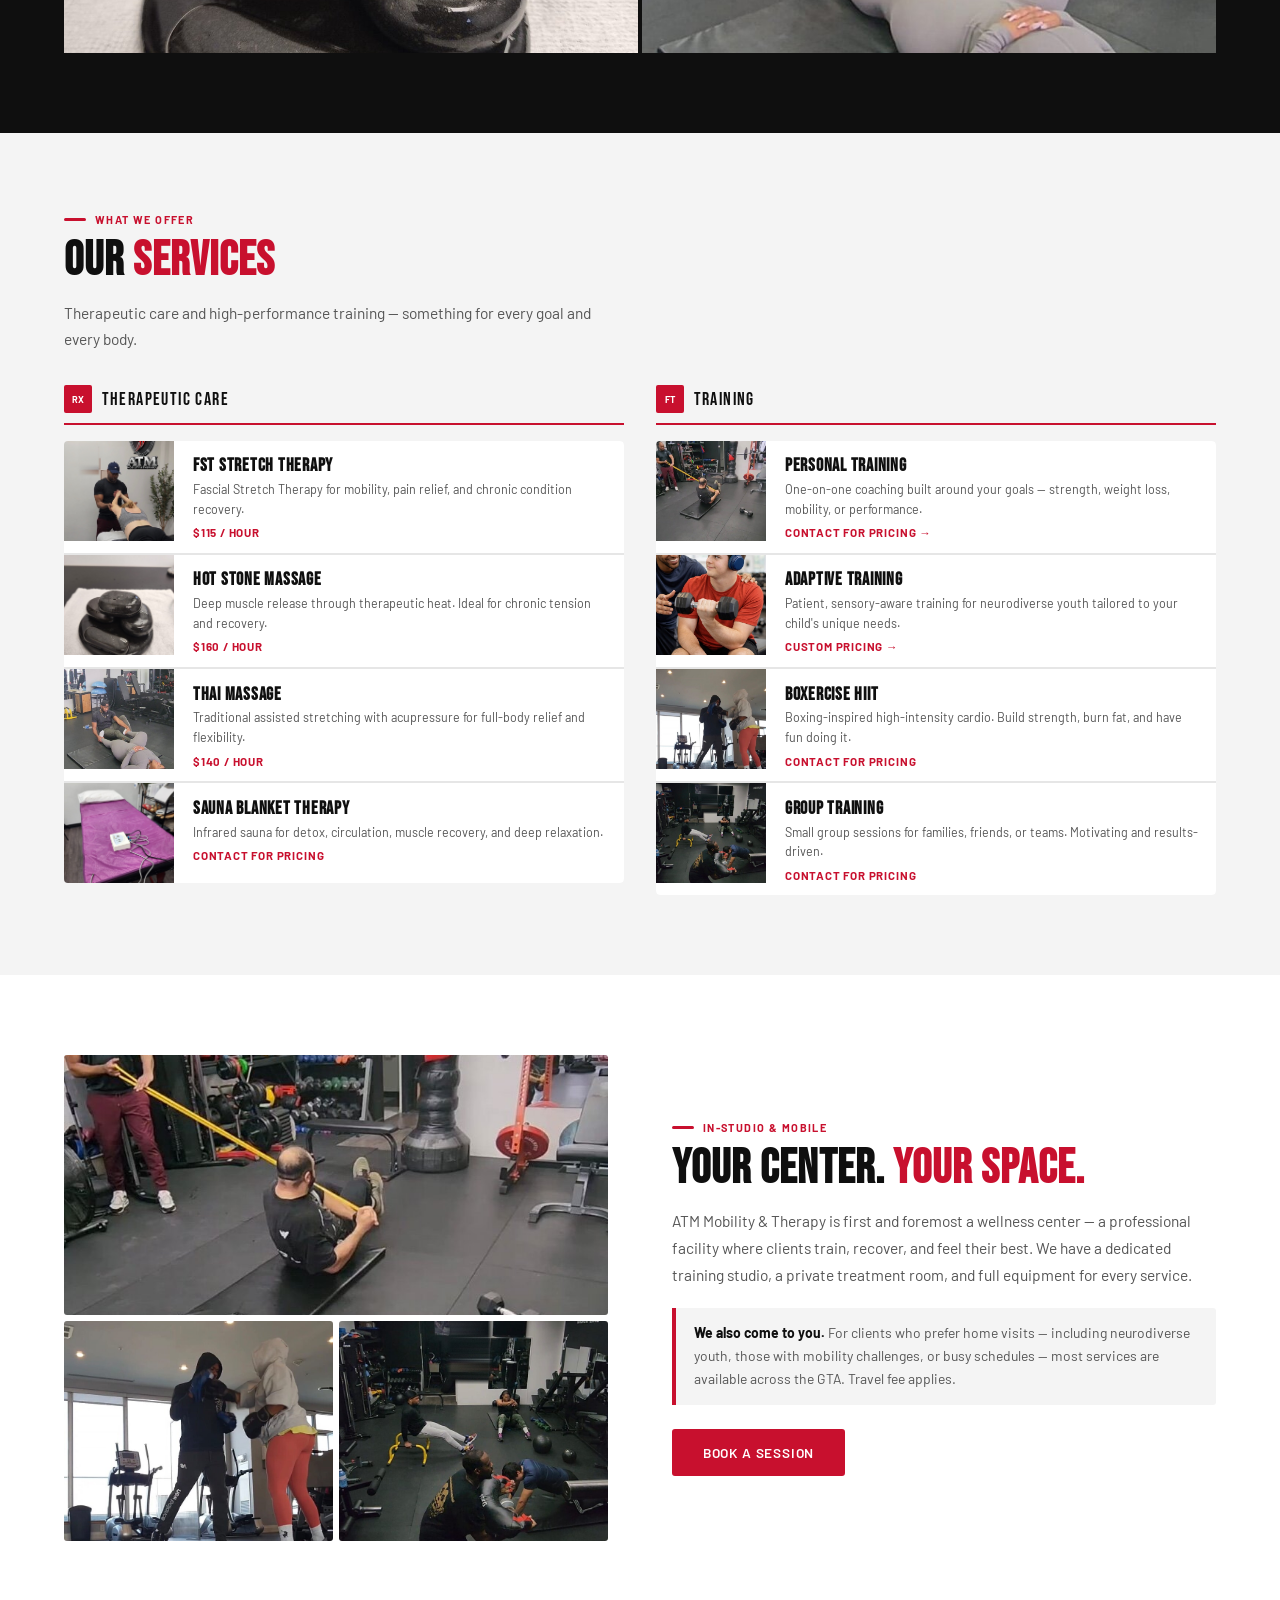
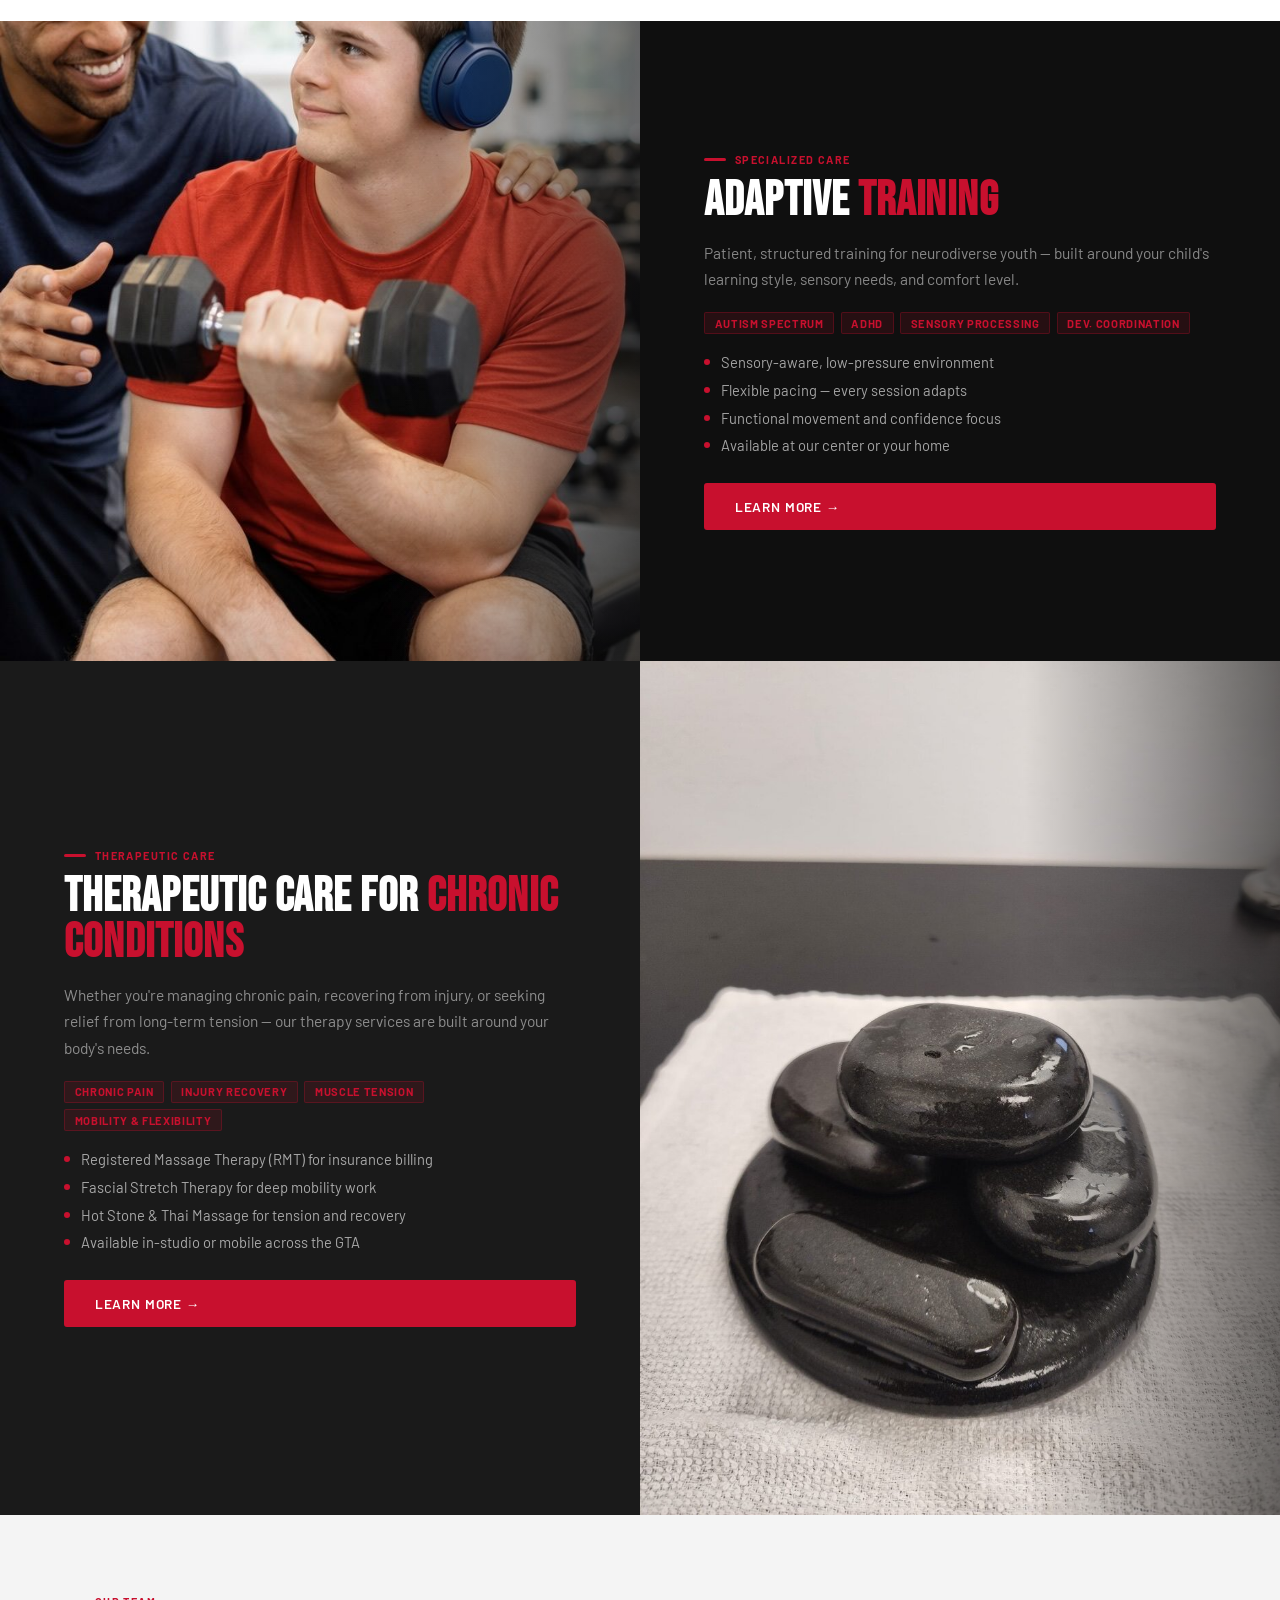
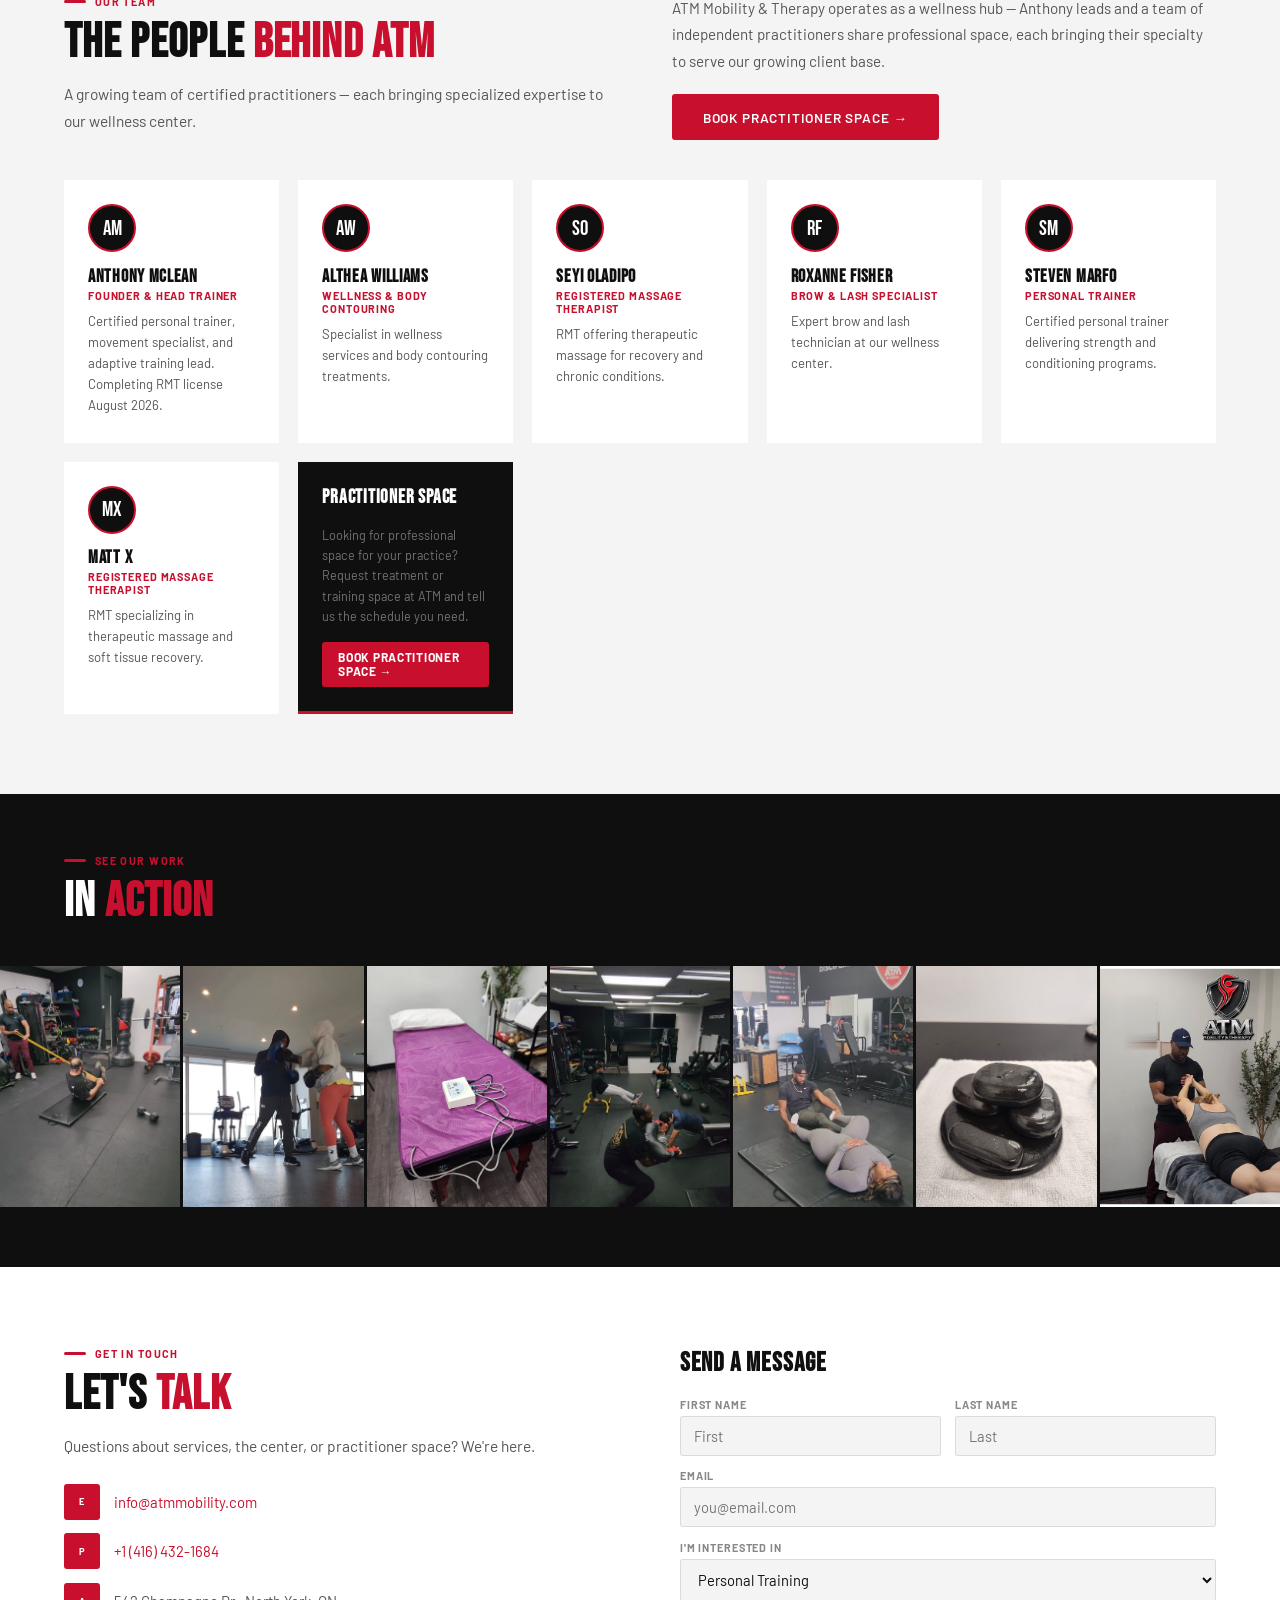
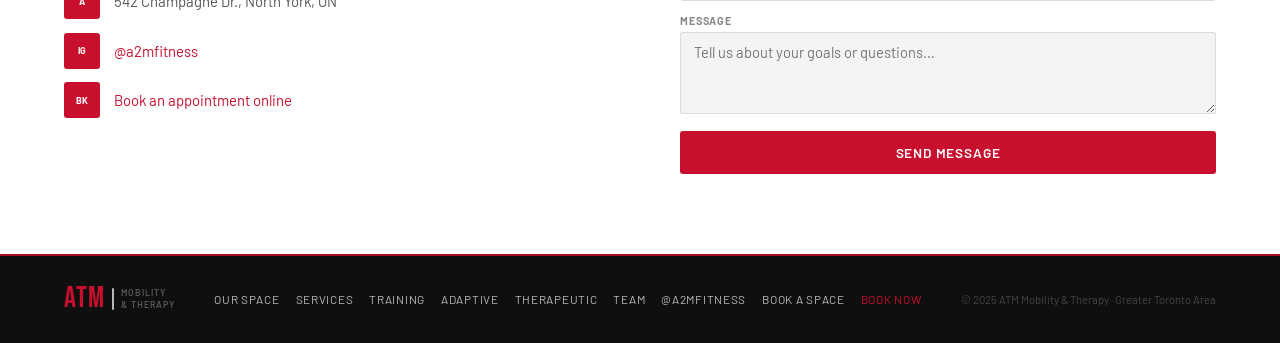
==== commit aeefb0ee: "Add files via upload" ====
--- a/index.html
+++ b/index.html
@@ -42,6 +42,8 @@
   transition:color .18s,background .18s;white-space:nowrap
 }
 .nav-links a:hover{color:var(--wht);background:rgba(200,16,46,.2)}
+.nav-links a.space-link{border:1px solid rgba(200,16,46,.78);color:var(--wht)!important;margin-right:.2rem}
+.nav-links a.space-link:hover{background:rgba(200,16,46,.28);border-color:var(--red)}
 .nav-links a.hl{background:var(--red);color:var(--wht)!important;padding:.38rem .9rem}
 .nav-links a.hl:hover{background:var(--red3)}
 .hamburger{display:none;flex-direction:column;gap:5px;cursor:pointer;background:none;border:none;padding:4px}
@@ -363,7 +365,8 @@
       <li><a href="therapeutic-services.html">Therapeutic</a></li>
       <li><a href="team.html">Team</a></li>
       <li><a href="contact.html">Contact</a></li>
-      <li><a href="https://atmmobility.noterro.com" target="_blank" class="hl book-trigger">Book Now</a></li>
+      <li><a href="https://atm-practice-manager.onrender.com/request-space" class="space-link">Book a Space</a></li>
+      <li><a href="https://atm-practice-manager.onrender.com/schedule" class="hl book-trigger">Book Now</a></li>
     </ul>
     <button class="hamburger" id="hamburger" aria-label="Menu">
       <span></span><span></span><span></span>
@@ -384,7 +387,7 @@
     <h1>MOVE.<br><span class="r">RECOVER.</span><br><span class="s">THRIVE.</span></h1>
     <p class="hero-sub">Personal training, therapeutic bodywork, and specialized adaptive care — at our wellness center or wherever you need us across the GTA.</p>
     <div class="hero-btns">
-      <a href="https://atmmobility.noterro.com" target="_blank" class="btn-r book-trigger">Book a Session</a>
+      <a href="https://atm-practice-manager.onrender.com/schedule" class="btn-r book-trigger">Book a Session</a>
       <a href="#services" class="btn-w">Explore Services</a>
     </div>
     <div class="hero-stats">
@@ -407,7 +410,7 @@
         <div class="sfeat"><h4>Treatment Room</h4><p>Private massage &amp; FST room</p></div>
         <div class="sfeat"><h4>Mobile Available</h4><p>Most services come to you</p></div>
       </div>
-      <a href="https://atmmobility.noterro.com" target="_blank" class="btn-r book-trigger">Book at Our Center</a>
+      <a href="https://atm-practice-manager.onrender.com/schedule" class="btn-r book-trigger">Book at Our Center</a>
     </div>
     <div class="space-photos" style="grid-template-columns:1fr 1fr">
       <div class="sphoto"><img style="object-position:center 50%" src="hotstone.jpg" alt="Treatment room" loading="lazy"></div>
@@ -438,7 +441,7 @@
           <div class="simg"><img style="object-position:center 62%" src="thai.jpg" alt="Thai Massage" loading="lazy"></div>
           <div class="sbody"><h3>Thai Massage</h3><p>Traditional assisted stretching with acupressure for full-body relief and flexibility.</p><div class="sprice">$140 / hour</div></div>
         </a>
-        <a href="https://atmmobility.noterro.com" target="_blank" class="scard book-trigger">
+        <a href="https://atm-practice-manager.onrender.com/schedule?service=sauna-blanket-therapy" class="scard book-trigger">
           <div class="simg"><img style="object-position:center 40%" src="sauna.jpg" alt="Sauna Blanket Therapy" loading="lazy"></div>
           <div class="sbody"><h3>Sauna Blanket Therapy</h3><p>Infrared sauna for detox, circulation, muscle recovery, and deep relaxation.</p><div class="sprice">Contact for Pricing</div></div>
         </a>
@@ -482,7 +485,7 @@
       <h2>YOUR CENTER. <span class="r">YOUR SPACE.</span></h2>
       <p style="font-size:.97rem;color:var(--mid);line-height:1.75;margin-bottom:1rem">ATM Mobility &amp; Therapy is first and foremost a wellness center — a professional facility where clients train, recover, and feel their best. We have a dedicated training studio, a private treatment room, and full equipment for every service.</p>
       <div class="about-note"><strong>We also come to you.</strong> For clients who prefer home visits — including neurodiverse youth, those with mobility challenges, or busy schedules — most services are available across the GTA. Travel fee applies.</div>
-      <a href="https://atmmobility.noterro.com" target="_blank" class="btn-r book-trigger">Book a Session</a>
+      <a href="https://atm-practice-manager.onrender.com/schedule" class="btn-r book-trigger">Book a Session</a>
     </div>
   </div>
 </section>
@@ -551,7 +554,7 @@
     </div>
     <div>
       <p style="font-size:.95rem;color:var(--mid);line-height:1.75;margin-bottom:1.2rem">ATM Mobility &amp; Therapy operates as a wellness hub — Anthony leads and a team of independent practitioners share professional space, each bringing their specialty to serve our growing client base.</p>
-      <a href="#contact" class="btn-r">Join Our Team →</a>
+      <a href="https://atm-practice-manager.onrender.com/request-space" class="btn-r">Book Practitioner Space →</a>
     </div>
   </div>
   <div class="team-grid">
@@ -561,7 +564,7 @@
     <div class="tcard"><div class="tavatar">RF</div><h3>Roxanne Fisher</h3><div class="trole">Brow &amp; Lash Specialist</div><p>Expert brow and lash technician at our wellness center.</p></div>
     <div class="tcard"><div class="tavatar">SM</div><h3>Steven Marfo</h3><div class="trole">Personal Trainer</div><p>Certified personal trainer delivering strength and conditioning programs.</p></div>
     <div class="tcard"><div class="tavatar">MX</div><h3>Matt X</h3><div class="trole">Registered Massage Therapist</div><p>RMT specializing in therapeutic massage and soft tissue recovery.</p></div>
-    <div class="join-card"><h3>Join Our Center</h3><p>Wellness practitioner looking for professional space? Flexible rooms with a revenue-sharing model.</p><a href="https://atm-practice-manager.onrender.com/request-space" target="_blank" class="btn-rsm">Apply to Join →</a></div>
+    <div class="join-card"><h3>Practitioner Space</h3><p>Looking for professional space for your practice? Request treatment or training space at ATM and tell us the schedule you need.</p><a href="https://atm-practice-manager.onrender.com/request-space" class="btn-rsm">Book Practitioner Space →</a></div>
   </div>
 </section>
 
@@ -594,7 +597,7 @@
         <div class="crow"><div class="cicon">P</div><span><a href="tel:+14164321684">+1 (416) 432-1684</a></span></div>
         <div class="crow"><div class="cicon">A</div><span>542 Champagne Dr., North York, ON</span></div>
         <div class="crow"><div class="cicon">IG</div><span><a href="https://instagram.com/a2mfitness" target="_blank">@a2mfitness</a></span></div>
-        <div class="crow"><div class="cicon">BK</div><span><a href="https://atmmobility.noterro.com" target="_blank">atmmobility.noterro.com</a></span></div>
+        <div class="crow"><div class="cicon">BK</div><span><a href="https://atm-practice-manager.onrender.com/schedule">Book an appointment online</a></span></div>
       </div>
     </div>
     <div class="cform">
@@ -636,7 +639,8 @@
     <a href="therapeutic-services.html">Therapeutic</a>
     <a href="team.html">Team</a>
     <a href="https://instagram.com/a2mfitness" target="_blank">@a2mfitness</a>
-    <a href="https://atmmobility.noterro.com" target="_blank" style="color:var(--red)">Book Now</a>
+    <a href="https://atm-practice-manager.onrender.com/request-space">Book a Space</a>
+    <a href="https://atm-practice-manager.onrender.com/schedule" style="color:var(--red)">Book Now</a>
   </div>
   <div class="fcopy">© 2025 ATM Mobility &amp; Therapy · Greater Toronto Area</div>
 </footer>
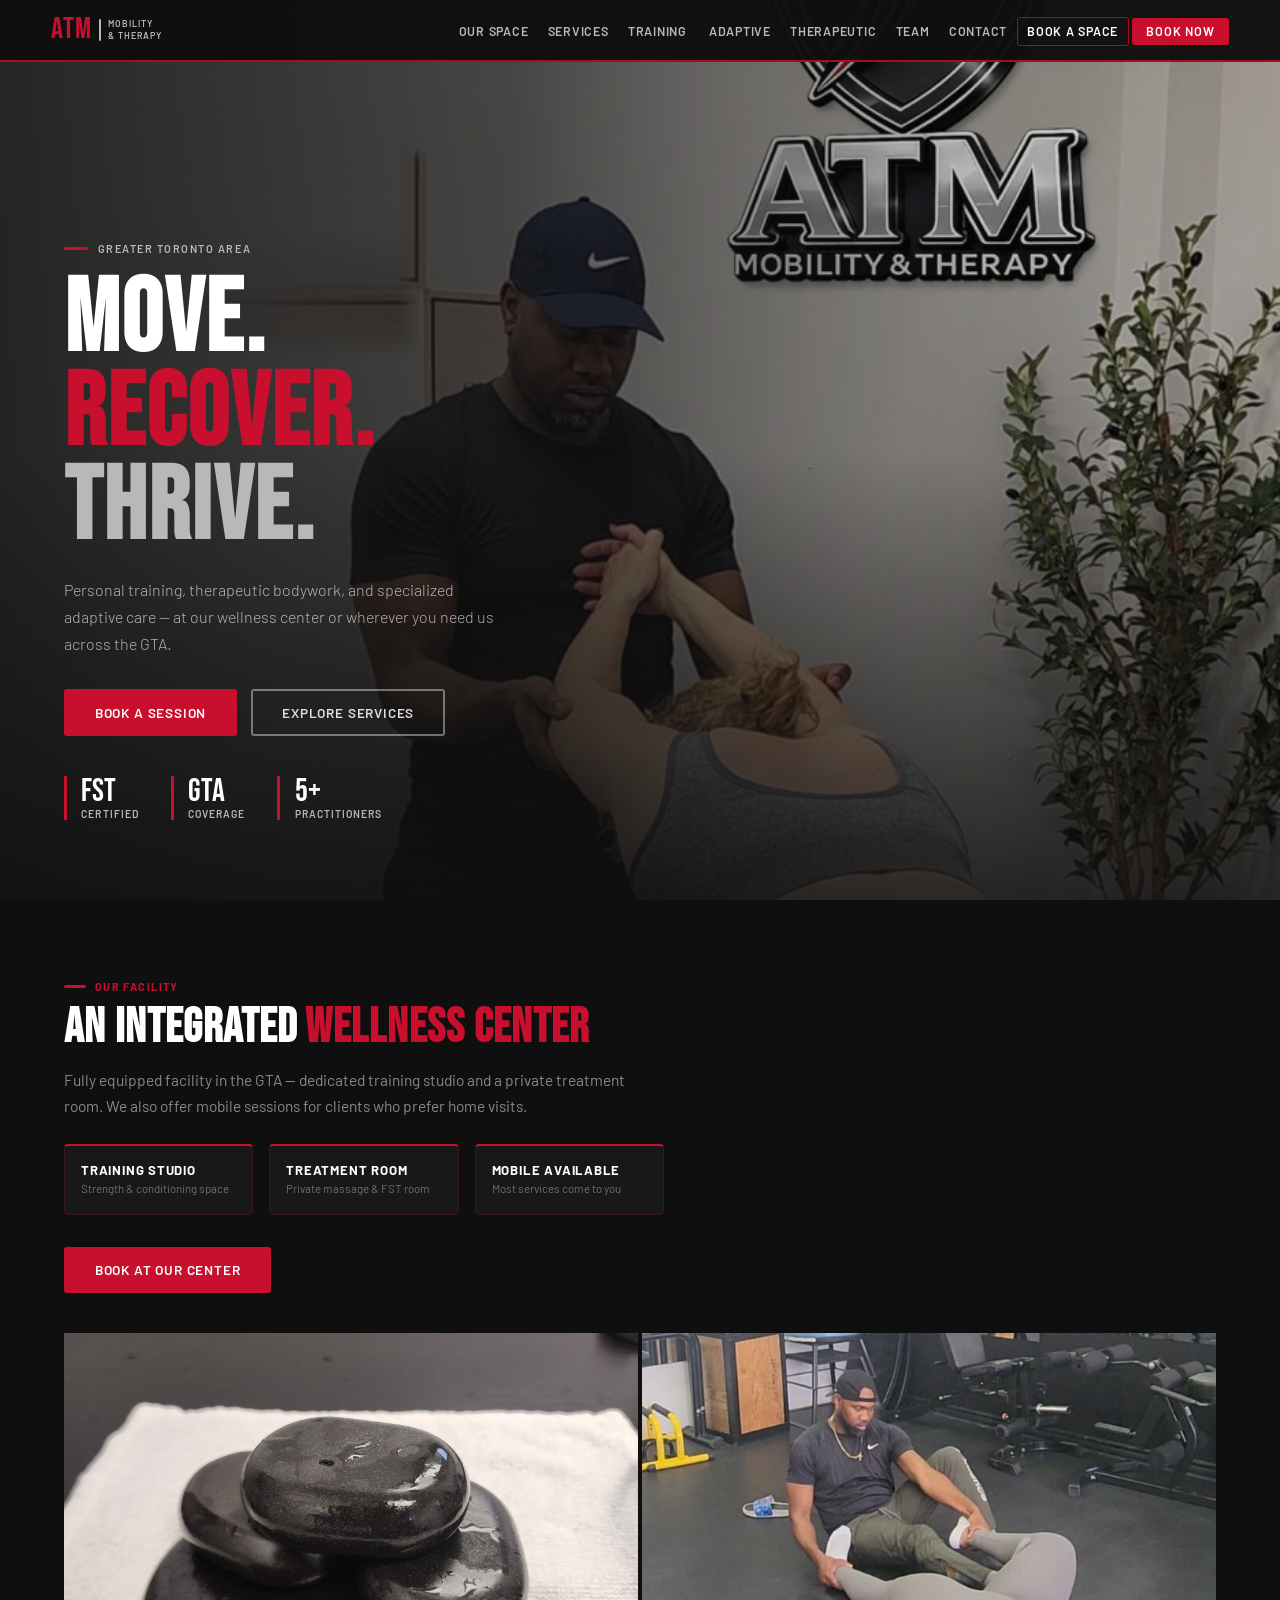
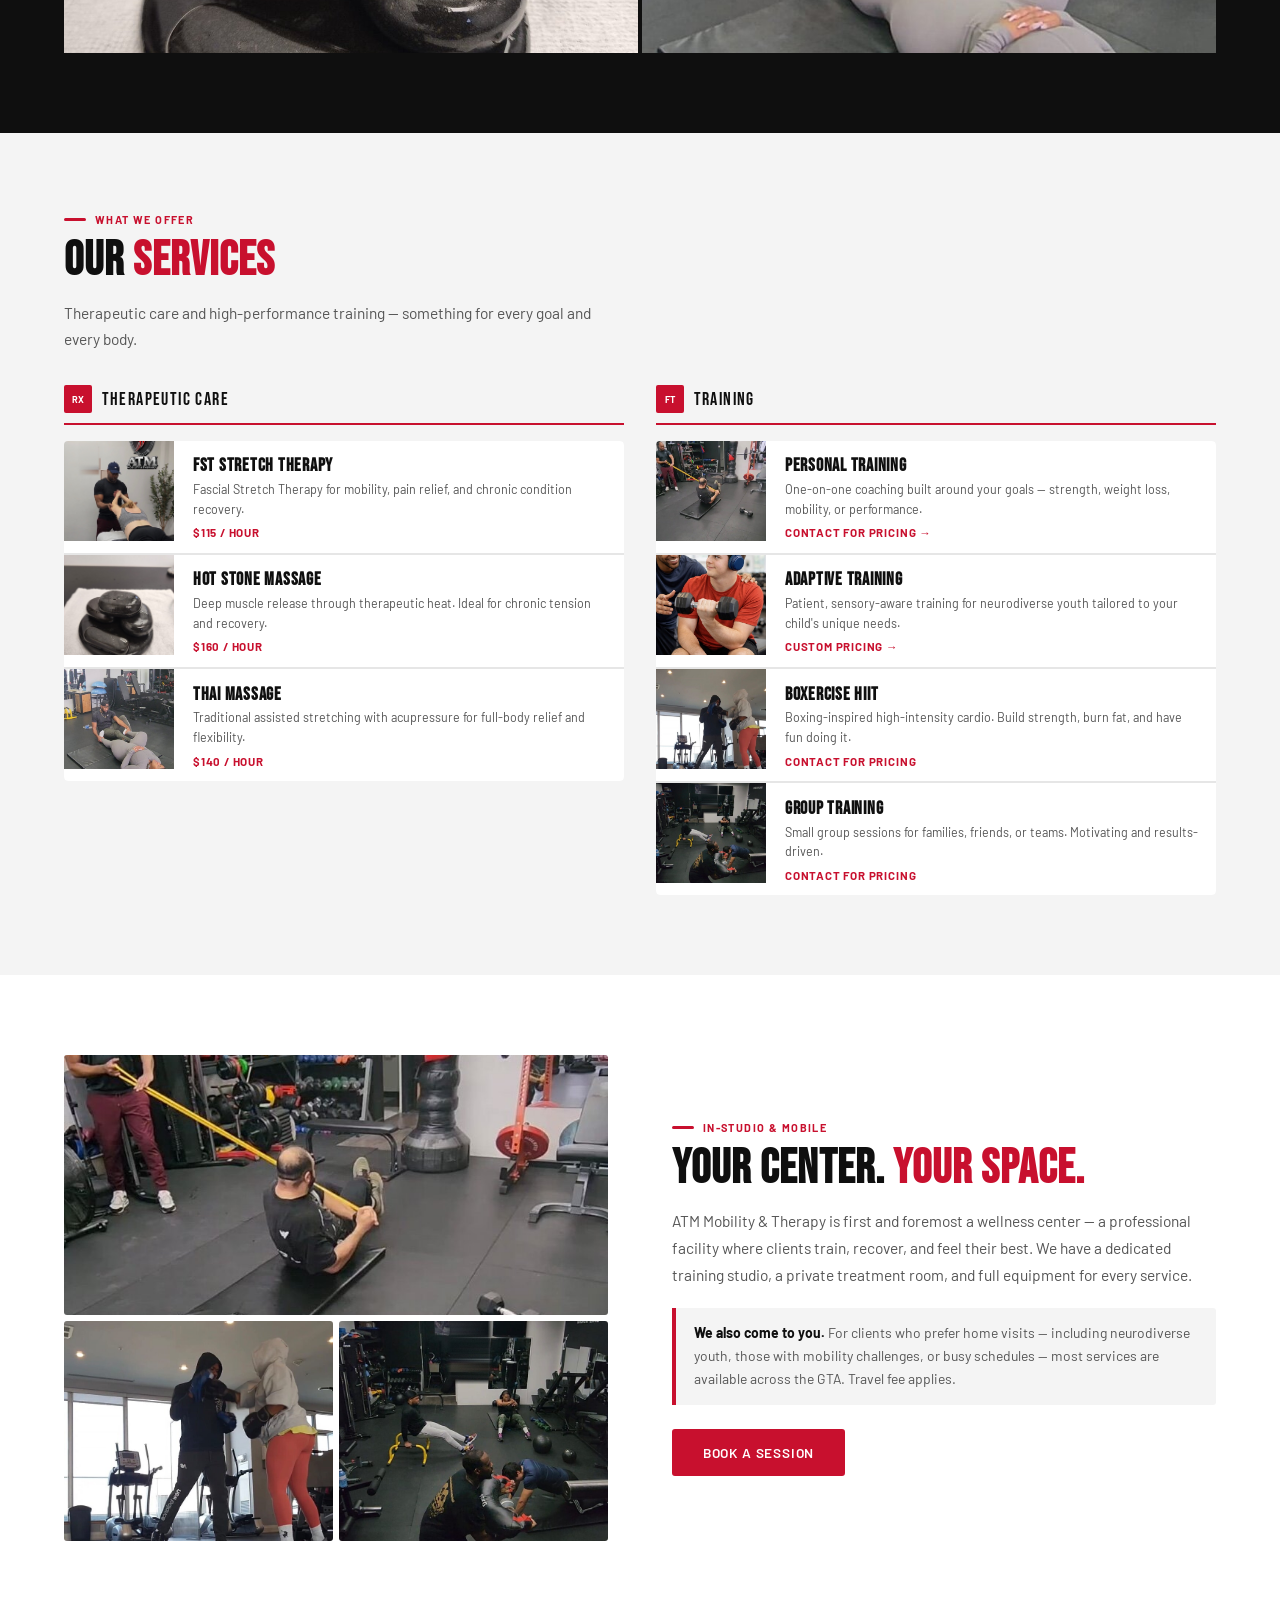
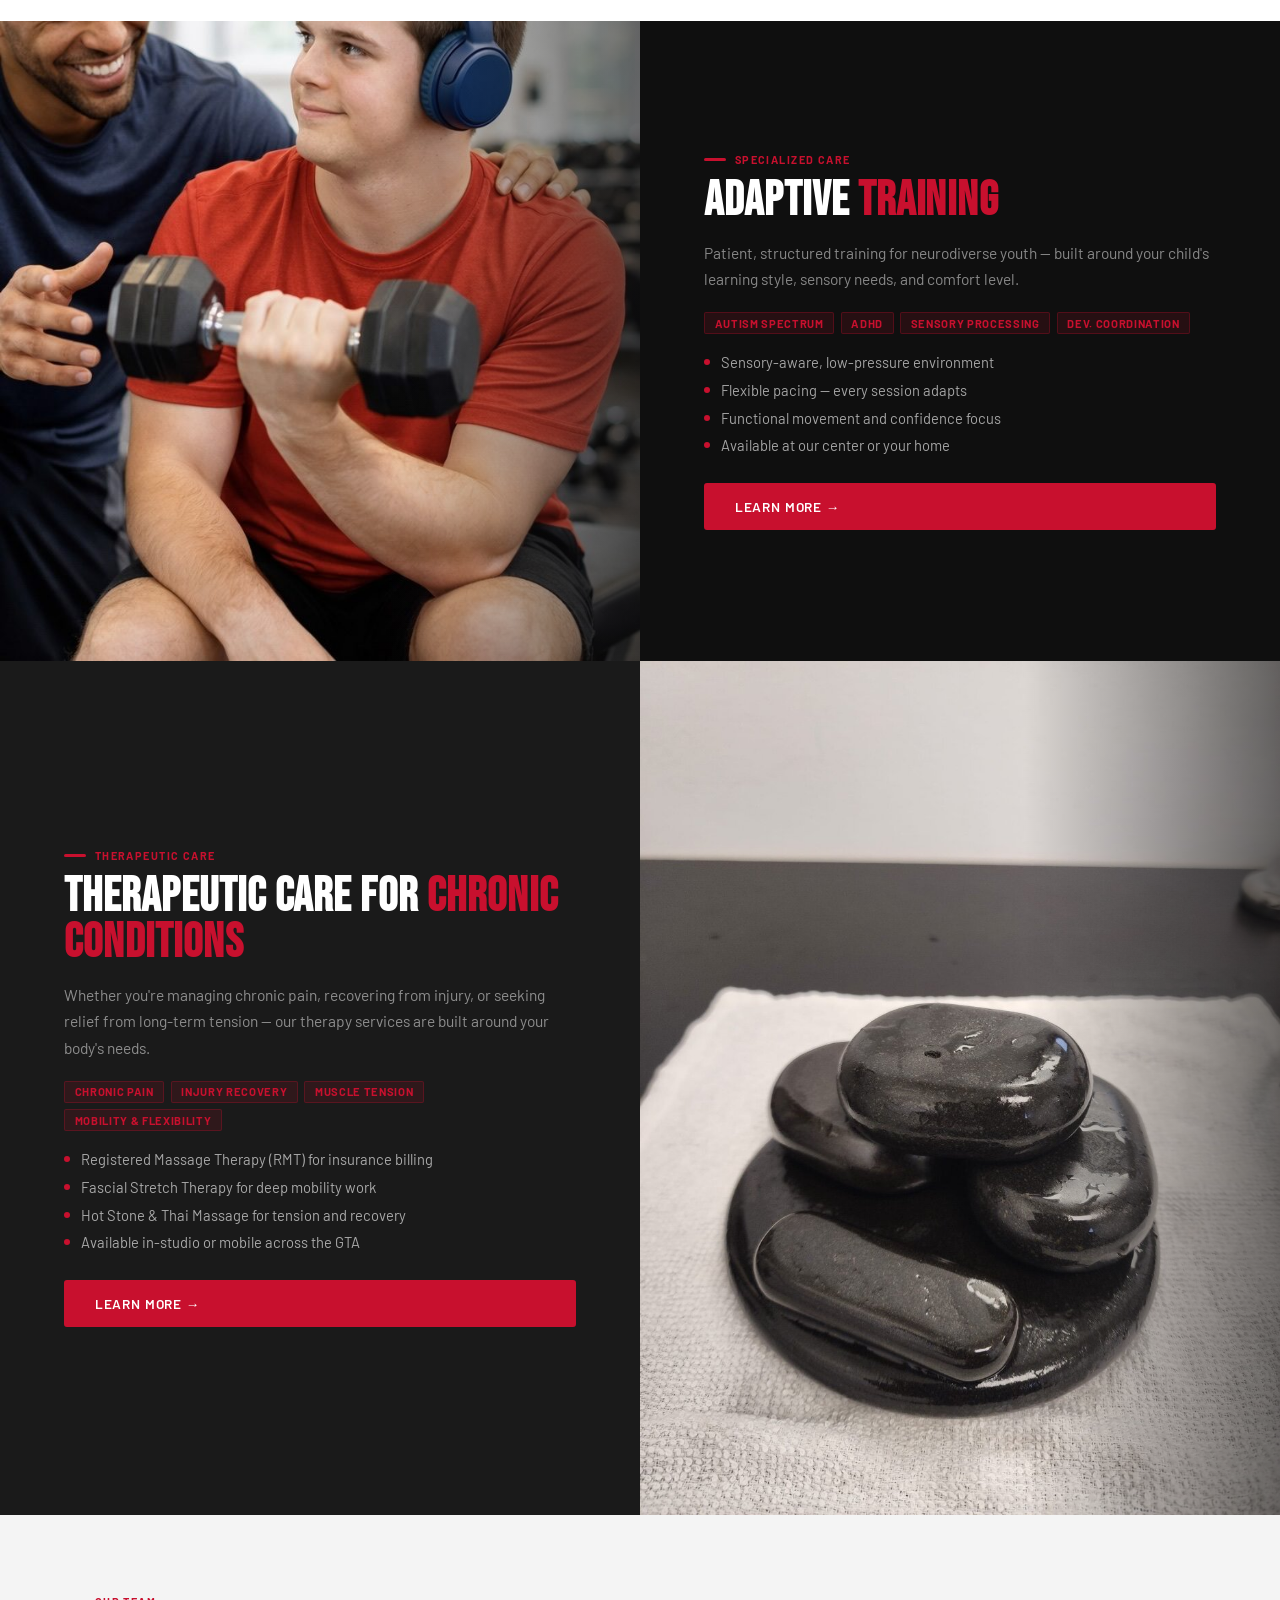
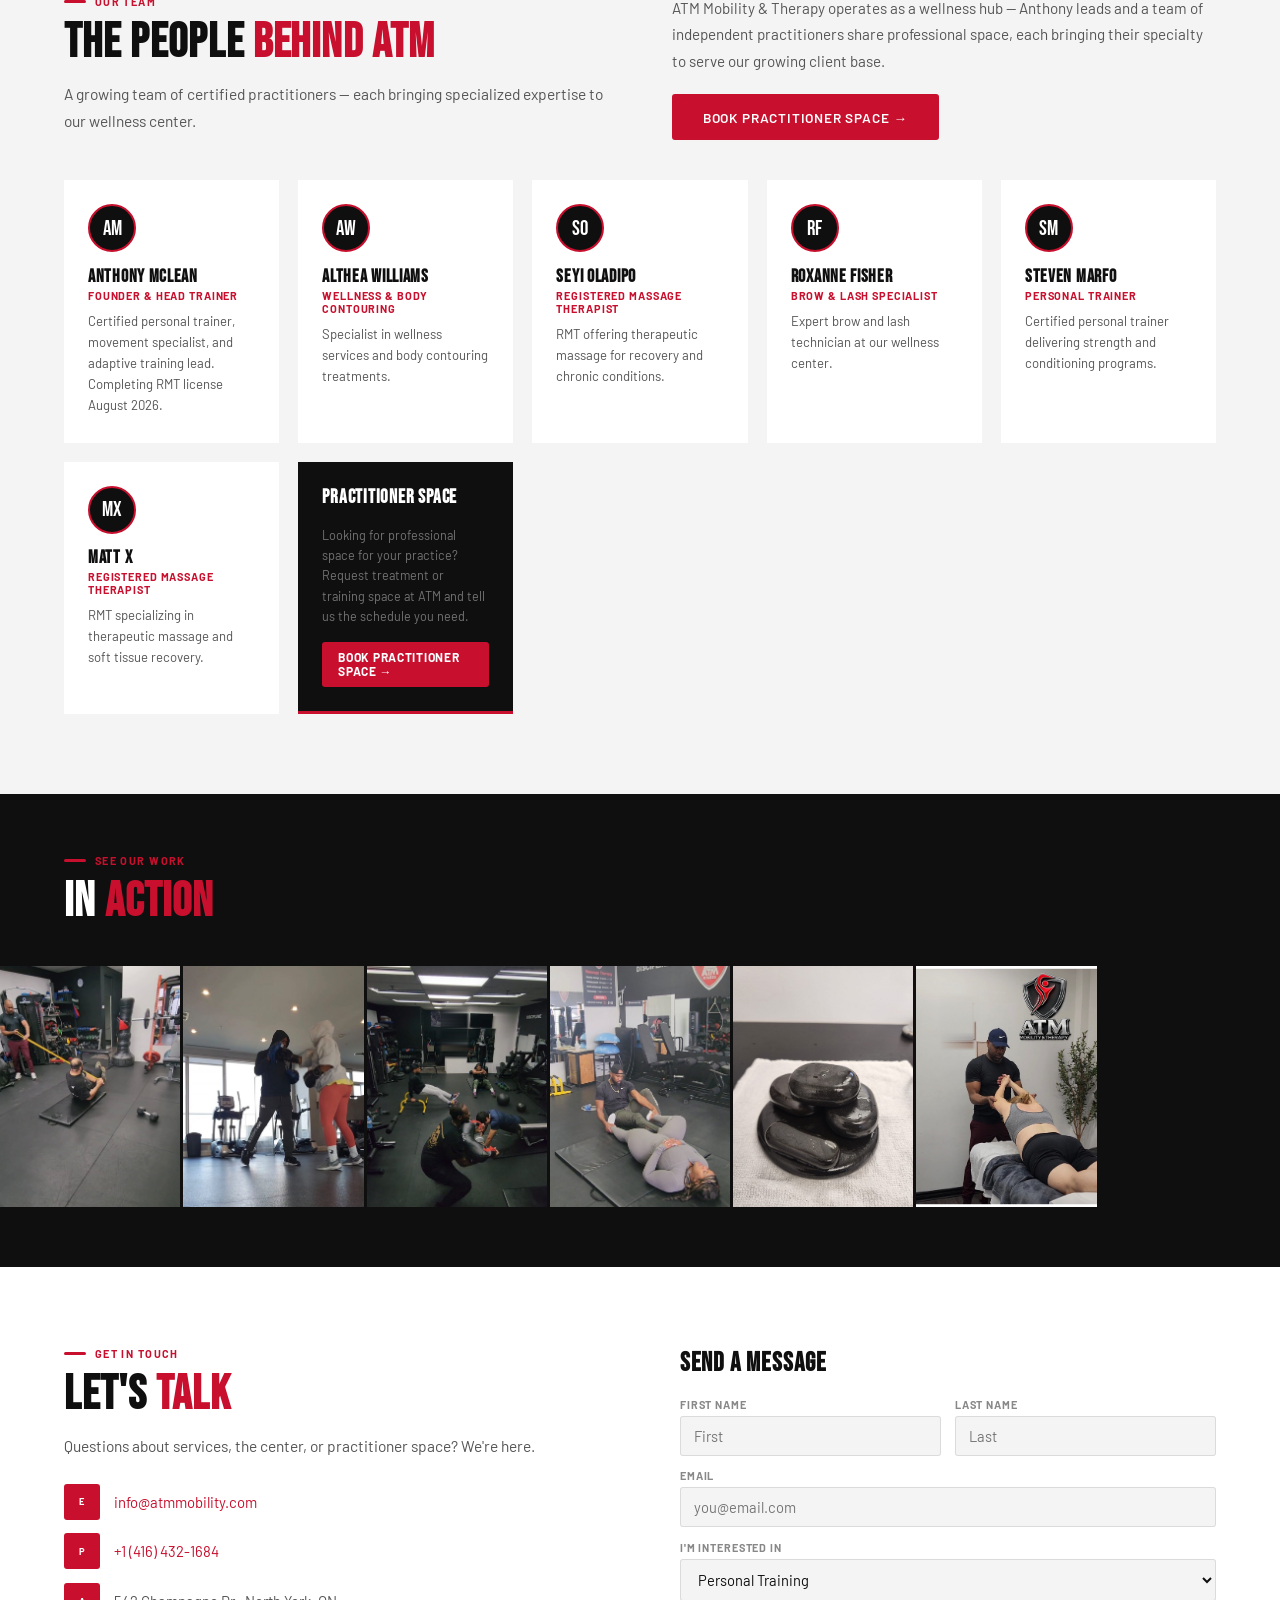
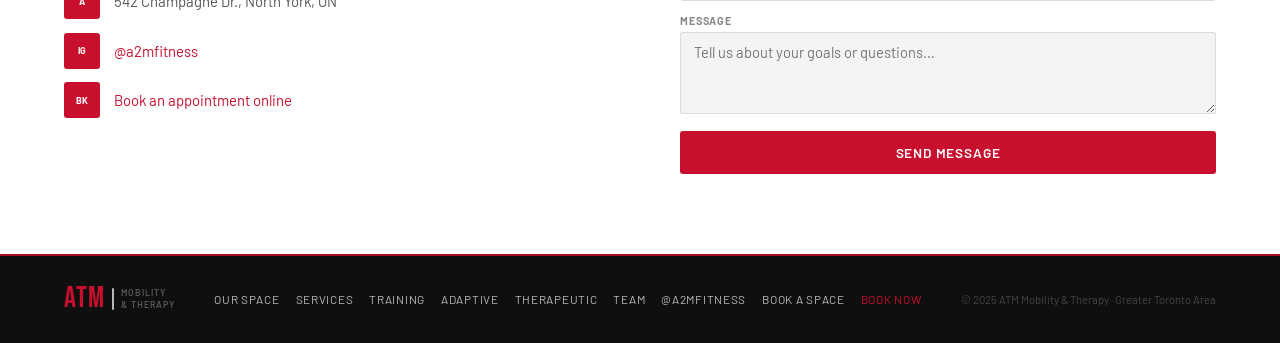
==== commit e707cc6f: "Add files via upload" ====
--- a/index.html
+++ b/index.html
@@ -331,7 +331,6 @@
           {"@type": "Offer", "itemOffered": {"@type": "Service", "name": "Adaptive Training"}},
           {"@type": "Offer", "itemOffered": {"@type": "Service", "name": "Hot Stone Massage"}},
           {"@type": "Offer", "itemOffered": {"@type": "Service", "name": "Thai Massage"}},
-          {"@type": "Offer", "itemOffered": {"@type": "Service", "name": "Sauna Blanket Therapy"}},
           {"@type": "Offer", "itemOffered": {"@type": "Service", "name": "Boxercise HIIT"}}
         ]
       }
@@ -441,10 +440,6 @@
           <div class="simg"><img style="object-position:center 62%" src="thai.jpg" alt="Thai Massage" loading="lazy"></div>
           <div class="sbody"><h3>Thai Massage</h3><p>Traditional assisted stretching with acupressure for full-body relief and flexibility.</p><div class="sprice">$140 / hour</div></div>
         </a>
-        <a href="https://atm-practice-manager.onrender.com/schedule?service=sauna-blanket-therapy" class="scard book-trigger">
-          <div class="simg"><img style="object-position:center 40%" src="sauna.jpg" alt="Sauna Blanket Therapy" loading="lazy"></div>
-          <div class="sbody"><h3>Sauna Blanket Therapy</h3><p>Infrared sauna for detox, circulation, muscle recovery, and deep relaxation.</p><div class="sprice">Contact for Pricing</div></div>
-        </a>
       </div>
     </div>
     <!-- TRAINING COLUMN -->
@@ -577,7 +572,6 @@
   <div class="gstrip">
     <div class="gitem"><img style="object-position:center 40%" src="training.jpg" alt="Personal Training" loading="lazy"><div class="govly"><span>Personal Training</span></div></div>
     <div class="gitem"><img style="object-position:center 28%" src="boxercise.jpg" alt="Boxercise HIIT" loading="lazy"><div class="govly"><span>Boxercise HIIT</span></div></div>
-    <div class="gitem"><img style="object-position:center 40%" src="sauna.jpg" alt="Sauna Therapy" loading="lazy"><div class="govly"><span>Sauna Therapy</span></div></div>
     <div class="gitem"><img style="object-position:center 55%" src="group.jpg" alt="Group Training" loading="lazy"><div class="govly"><span>Group Training</span></div></div>
     <div class="gitem"><img style="object-position:center 62%" src="thai.jpg" alt="Thai Massage" loading="lazy"><div class="govly"><span>Thai Massage</span></div></div>
     <div class="gitem"><img style="object-position:center 50%" src="hotstone.jpg" alt="Hot Stone Massage" loading="lazy"><div class="govly"><span>Hot Stone Massage</span></div></div>
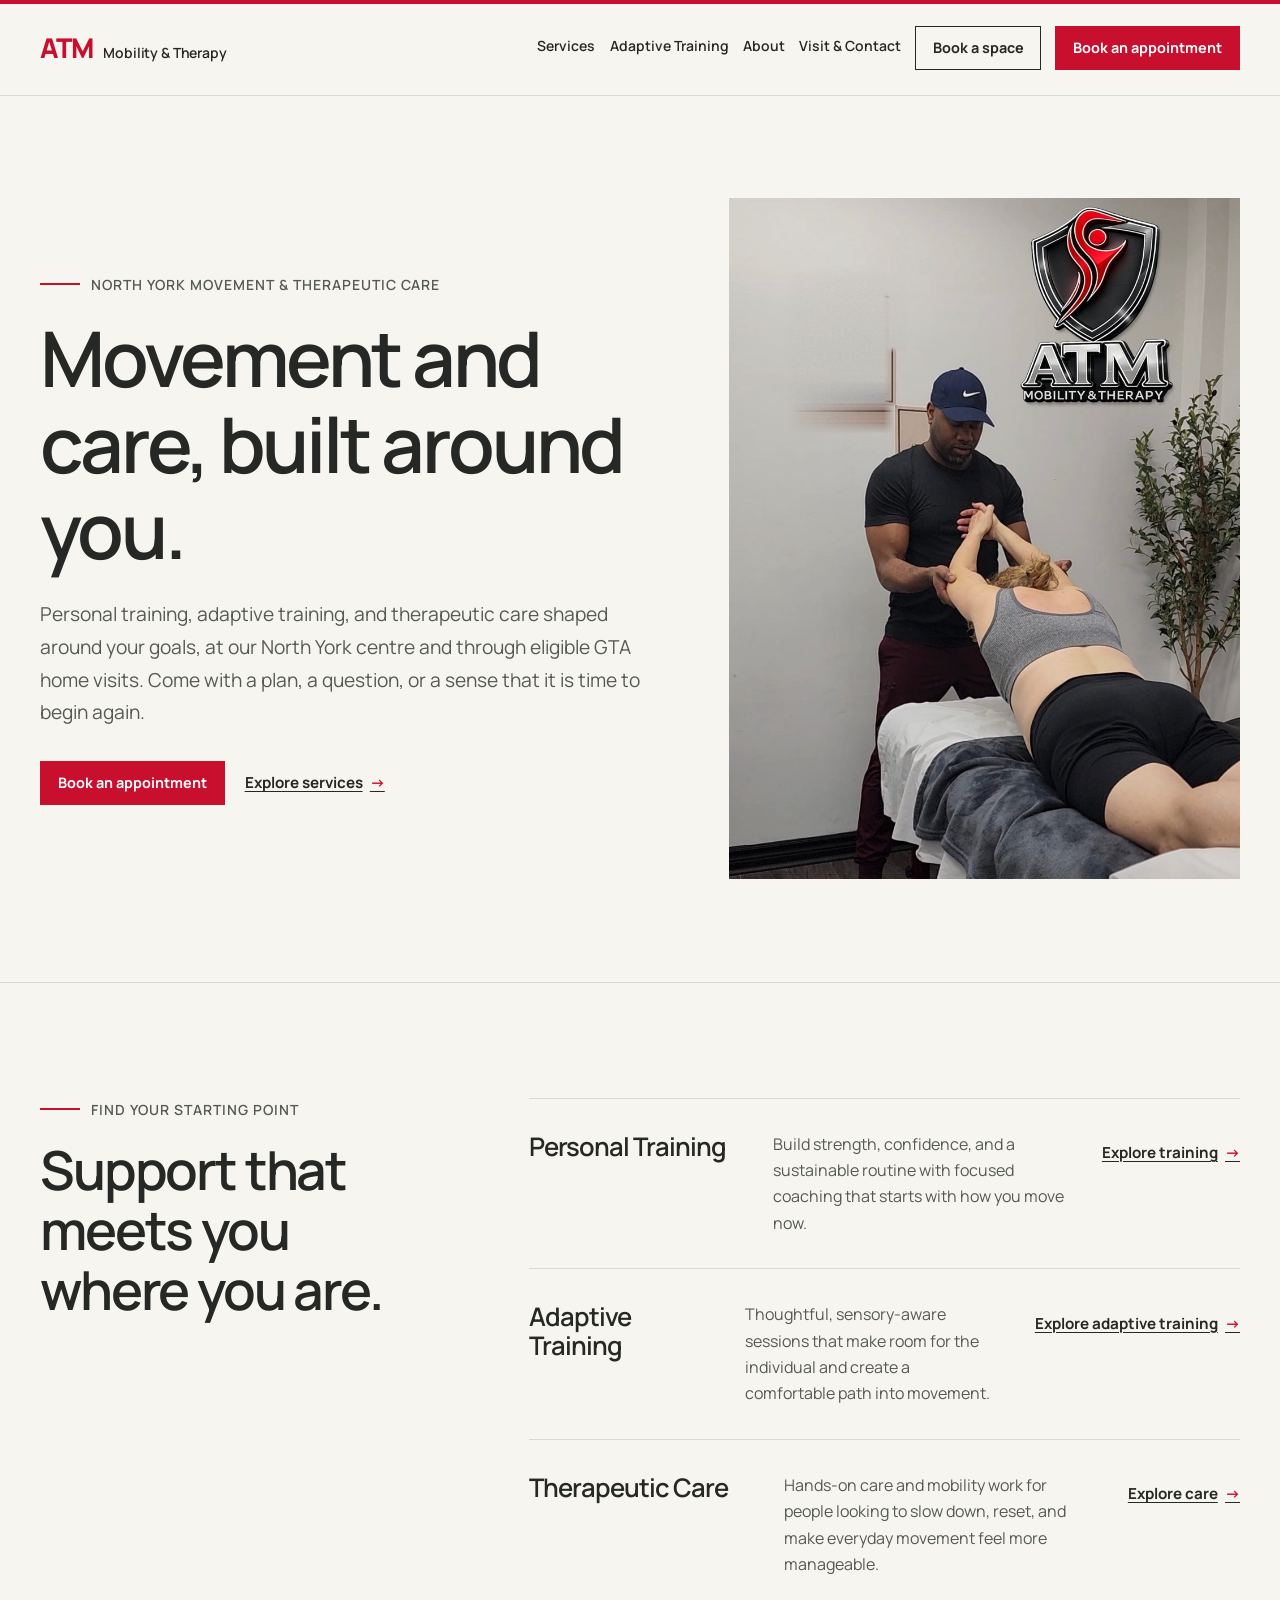
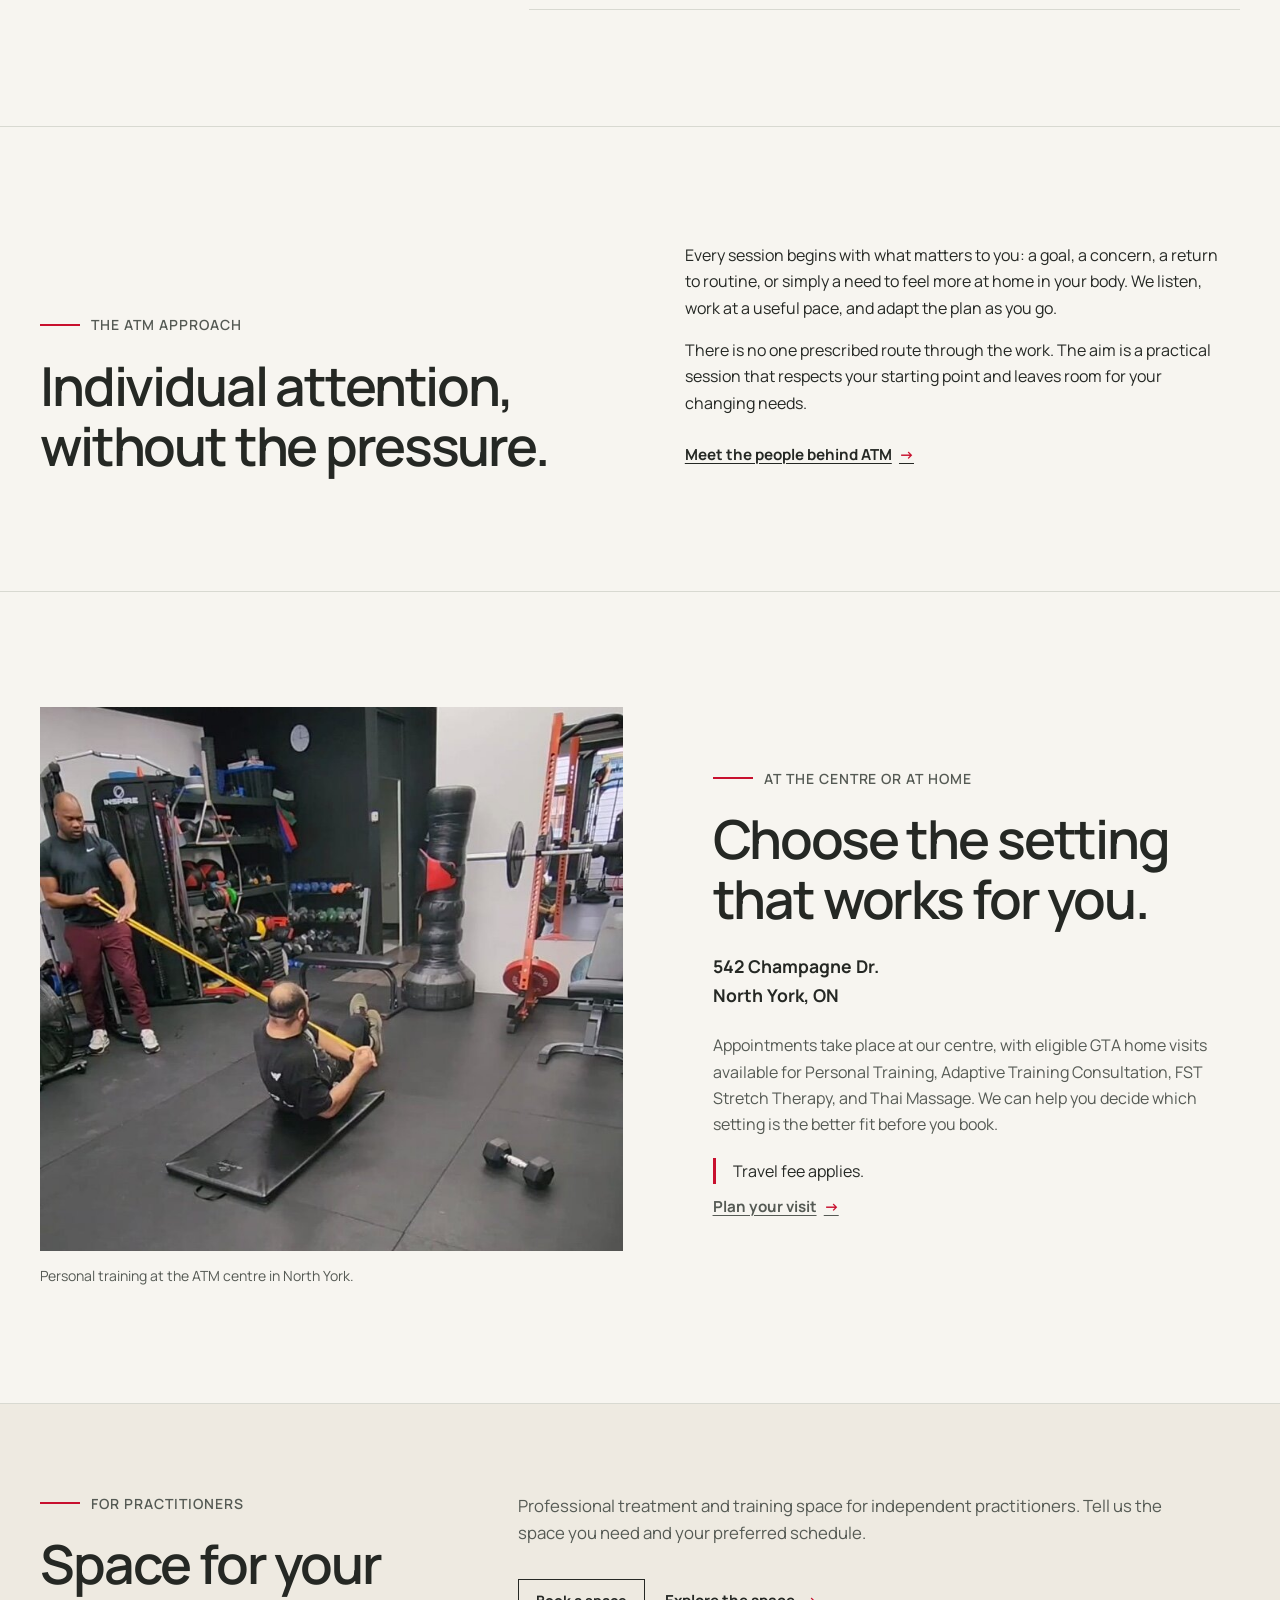
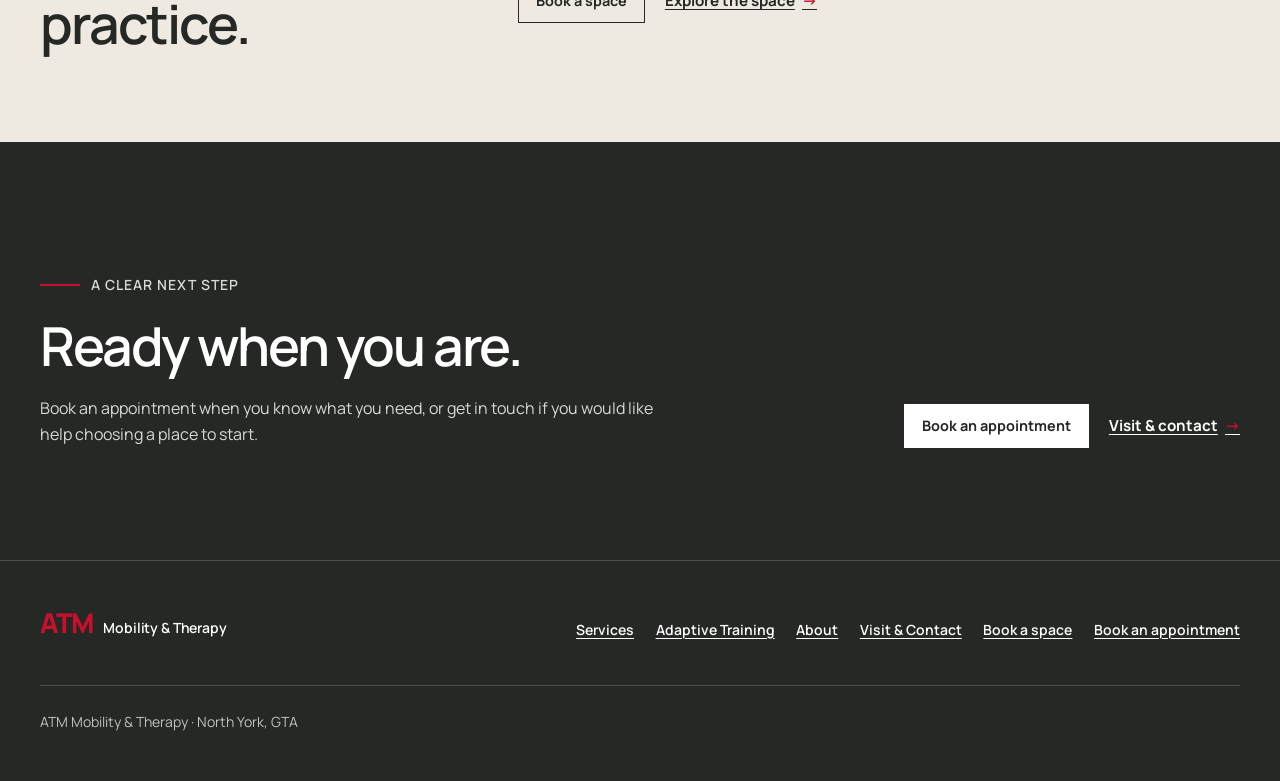
==== commit 988692be: "Add files via upload Deploy five-page editorial redesign" ====
--- a/index.html
+++ b/index.html
@@ -1,687 +1,191 @@
 <!DOCTYPE html>
 <html lang="en">
 <head>
-<meta charset="UTF-8">
-<meta name="viewport" content="width=device-width, initial-scale=1.0">
-<title>ATM Mobility & Therapy | Personal Training & Therapeutic Care – GTA</title>
-<meta name="description" content="ATM Mobility & Therapy — personal training, therapeutic bodywork, and adaptive care at our GTA wellness center. Serving neurodiverse youth, chronic conditions, and recovery clients.">
-<link rel="preconnect" href="https://fonts.googleapis.com">
-<link rel="preconnect" href="https://fonts.gstatic.com" crossorigin>
-<link href="https://fonts.googleapis.com/css2?family=Bebas+Neue&family=Barlow:wght@300;400;500;600&display=swap" rel="stylesheet">
-<style>
-*,*::before,*::after{box-sizing:border-box;margin:0;padding:0}
-:root{
-  --red:#c8102e;--red2:#a50d24;--red3:#e8294a;
-  --blk:#0f0f0f;--blk2:#1a1a1a;--blk3:#242424;
-  --sil:#b8b8b8;--sil2:#e0e0e0;
-  --wht:#ffffff;--off:#f4f4f4;
-  --mid:#555;--light:#888;
-}
-html{scroll-behavior:smooth}
-body{font-family:'Barlow',sans-serif;background:var(--wht);color:var(--blk);overflow-x:hidden}
-
-/* ── LOGO ── */
-.logo{display:flex;align-items:center;gap:0;text-decoration:none;line-height:1;flex-shrink:0}
-.logo-atm{font-family:'Bebas Neue',sans-serif;font-size:1.85rem;color:var(--red);letter-spacing:.03em}
-.logo-bar{width:2px;height:22px;background:var(--sil);margin:0 7px;border-radius:1px;flex-shrink:0}
-.logo-tag{font-size:.56rem;font-weight:600;color:var(--sil);letter-spacing:.11em;text-transform:uppercase;line-height:1.35}
-
-/* ── NAV ── */
-nav{
-  position:fixed;top:0;left:0;right:0;z-index:999;
-  background:rgba(15,15,15,.97);
-  border-bottom:2px solid var(--red2);
-  height:62px;display:flex;align-items:center;padding:0 4%;
-}
-.nav-inner{display:flex;align-items:center;justify-content:space-between;width:100%}
-.nav-links{display:flex;align-items:center;gap:0;list-style:none}
-.nav-links a{
-  color:var(--sil);text-decoration:none;font-size:.78rem;font-weight:600;
-  letter-spacing:.06em;text-transform:uppercase;
-  padding:.38rem .6rem;border-radius:3px;
-  transition:color .18s,background .18s;white-space:nowrap
-}
-.nav-links a:hover{color:var(--wht);background:rgba(200,16,46,.2)}
-.nav-links a.space-link{border:1px solid rgba(200,16,46,.78);color:var(--wht)!important;margin-right:.2rem}
-.nav-links a.space-link:hover{background:rgba(200,16,46,.28);border-color:var(--red)}
-.nav-links a.hl{background:var(--red);color:var(--wht)!important;padding:.38rem .9rem}
-.nav-links a.hl:hover{background:var(--red3)}
-.hamburger{display:none;flex-direction:column;gap:5px;cursor:pointer;background:none;border:none;padding:4px}
-.hamburger span{display:block;width:22px;height:2px;background:var(--sil);border-radius:1px;transition:.3s}
-
-/* ── HERO — full bleed photo with text overlay ── */
-.hero{
-  position:relative;
-  height:100vh;min-height:580px;
-  display:flex;align-items:flex-end;
-  overflow:hidden;
-  padding-top:62px;
-}
-.hero-bg{
-  position:absolute;inset:0;
-  background-image:url('fst.jpg');
-  background-size:cover;
-  background-position:center 30%;
-  transform:scale(1.03);
-  transition:transform 8s ease;
-}
-.hero-bg.loaded{transform:scale(1)}
-.hero-overlay{
-  position:absolute;inset:0;
-  background:linear-gradient(
-    to right,
-    rgba(15,15,15,.88) 0%,
-    rgba(15,15,15,.7) 40%,
-    rgba(15,15,15,.25) 75%,
-    rgba(15,15,15,.1) 100%
-  );
-}
-@media(max-width:700px){
-  .hero-overlay{background:rgba(15,15,15,.52)!important}
-  .hero-overlay2{background:linear-gradient(to top,rgba(15,15,15,.7) 0%,transparent 60%)!important}
-}
-.hero-overlay2{
-  position:absolute;inset:0;
-  background:linear-gradient(to top,rgba(15,15,15,.8) 0%,transparent 50%);
-}
-.hero-content{
-  position:relative;z-index:2;
-  padding:0 5% 5rem;
-  max-width:660px;
-}
-.hero-eyebrow{
-  display:flex;align-items:center;gap:.6rem;margin-bottom:1.2rem;
-  animation:fadeUp .7s .1s both;
-}
-.eline{width:24px;height:3px;background:var(--red);border-radius:2px}
-.etext{font-size:.68rem;font-weight:600;color:var(--sil);letter-spacing:.14em;text-transform:uppercase}
-.hero h1{
-  font-family:'Bebas Neue',sans-serif;
-  font-size:clamp(3.5rem,8vw,6.5rem);
-  color:var(--wht);line-height:.92;
-  letter-spacing:.02em;
-  margin-bottom:1.2rem;
-  animation:fadeUp .7s .2s both;
-}
-.hero h1 .r{color:var(--red)}
-.hero h1 .s{color:var(--sil)}
-.hero-sub{
-  font-size:1rem;color:rgba(255,255,255,.65);
-  line-height:1.7;max-width:440px;
-  margin-bottom:2rem;font-weight:300;
-  animation:fadeUp .7s .3s both;
-}
-.hero-btns{
-  display:flex;gap:.9rem;flex-wrap:wrap;
-  margin-bottom:2.5rem;
-  animation:fadeUp .7s .4s both;
-}
-.btn-r{
-  background:var(--red);color:var(--wht);
-  padding:.8rem 1.8rem;border-radius:3px;
-  text-decoration:none;font-weight:600;font-size:.85rem;
-  letter-spacing:.06em;text-transform:uppercase;
-  border:2px solid var(--red);
-  transition:background .2s,transform .15s;
-  display:inline-block;
-}
-.btn-r:hover{background:var(--red3);border-color:var(--red3);transform:translateY(-1px)}
-.btn-w{
-  border:2px solid rgba(255,255,255,.4);color:rgba(255,255,255,.85);
-  padding:.8rem 1.8rem;border-radius:3px;
-  text-decoration:none;font-weight:600;font-size:.85rem;
-  letter-spacing:.06em;text-transform:uppercase;
-  transition:border-color .2s,color .2s;
-  display:inline-block;
-}
-.btn-w:hover{border-color:var(--wht);color:var(--wht)}
-.hero-stats{
-  display:flex;gap:2rem;flex-wrap:wrap;
-  animation:fadeUp .7s .5s both;
-}
-.hstat{border-left:3px solid var(--red);padding-left:.9rem}
-.hstat-n{font-family:'Bebas Neue',sans-serif;font-size:2rem;color:var(--wht);line-height:1}
-.hstat-l{font-size:.65rem;color:var(--sil);text-transform:uppercase;letter-spacing:.1em;font-weight:600}
-
-/* ── SHARED SECTION STYLES ── */
-.sec{padding:80px 5%}
-.eyebrow{display:flex;align-items:center;gap:.55rem;margin-bottom:.75rem}
-.eyebrow .ln{width:22px;height:3px;background:var(--red);border-radius:2px}
-.eyebrow span{font-size:.68rem;font-weight:700;color:var(--red);letter-spacing:.13em;text-transform:uppercase}
-h2{font-family:'Bebas Neue',sans-serif;font-size:clamp(2rem,4vw,3rem);letter-spacing:.02em;line-height:.95;margin-bottom:1rem}
-.r{color:var(--red)}
-.sub{font-size:.97rem;color:var(--mid);line-height:1.72;max-width:540px}
-
-/* ── OUR SPACE ── */
-.space-sec{background:var(--blk)}
-.space-sec h2{color:var(--wht)}
-.space-sec .sub{color:rgba(255,255,255,.5);max-width:100%}
-.space-layout{display:flex;flex-direction:column;gap:2.5rem}
-.space-text{max-width:600px}
-.space-feats{display:grid;grid-template-columns:repeat(3,1fr);gap:1rem;margin:1.5rem 0 2rem}
-.sfeat{background:rgba(255,255,255,.04);border:1px solid rgba(200,16,46,.2);border-radius:4px;padding:1rem;border-top:2px solid var(--red)}
-.sfeat h4{font-size:.82rem;font-weight:700;color:var(--wht);letter-spacing:.06em;margin-bottom:.15rem;text-transform:uppercase}
-.sfeat p{font-size:.72rem;color:rgba(255,255,255,.38);line-height:1.5}
-.space-photos{display:grid;grid-template-columns:2fr 1fr 1fr;gap:4px;height:320px}
-.sphoto{overflow:hidden;position:relative}
-.sphoto img{width:100%;height:100%;object-fit:cover;object-position:center 30%;display:block;transition:transform .4s}
-.sphoto:hover img{transform:scale(1.04)}
-
-/* ── SERVICES GRID ── */
-.svc-sec{background:var(--off)}
-.svc-cols{display:grid;grid-template-columns:1fr 1fr;gap:2rem;margin-top:2rem}
-.svc-col-head{display:flex;align-items:center;gap:.6rem;margin-bottom:1rem;padding-bottom:.6rem;border-bottom:2px solid var(--red)}
-.svc-col-head span{font-family:'Bebas Neue',sans-serif;font-size:1.1rem;letter-spacing:.08em;color:var(--blk)}
-.svc-col-head .col-icon{width:28px;height:28px;background:var(--red);border-radius:2px;display:flex;align-items:center;justify-content:center;font-size:.58rem;font-weight:700;color:var(--wht);letter-spacing:.04em}
-.svc-grid{display:flex;flex-direction:column;gap:2px;background:rgba(0,0,0,.06);border-radius:4px;overflow:hidden}
-.scard{background:var(--wht);text-decoration:none;display:flex;align-items:stretch;transition:box-shadow .2s}
-.scard:hover .simg img{transform:scale(1.06)}
-.scard:hover .sbody{border-left-color:var(--red)}
-.simg{width:110px;min-width:110px;height:100px;overflow:hidden}
-.simg img{width:100%;height:100%;object-fit:cover;object-position:center 20%;display:block;transition:transform .45s}
-.sbody{padding:.85rem 1rem;border-left:3px solid transparent;transition:border-color .2s;flex:1}
-.sbody h3{font-family:'Bebas Neue',sans-serif;font-size:1.15rem;letter-spacing:.04em;margin-bottom:.18rem;color:var(--blk)}
-.sbody p{font-size:.78rem;color:var(--mid);line-height:1.55;margin-bottom:.4rem}
-.sprice{font-size:.72rem;font-weight:700;color:var(--red);text-transform:uppercase;letter-spacing:.07em}
-
-/* ── ABOUT ── */
-.about-sec{background:var(--wht)}
-.about-layout{display:grid;grid-template-columns:1fr 1fr;gap:4rem;align-items:center}
-.photo-cluster{display:grid;grid-template-columns:1fr 1fr;gap:6px}
-.pcluster-photo{overflow:hidden;border-radius:3px}
-.pcluster-photo img{width:100%;height:220px;object-fit:cover;display:block;transition:transform .4s}
-.pcluster-photo:hover img{transform:scale(1.04)}
-.pcluster-photo.wide{grid-column:1/-1}
-.pcluster-photo.wide img{height:260px}
-.about-note{background:var(--off);border-left:4px solid var(--red);padding:.9rem 1.1rem;font-size:.87rem;color:var(--mid);line-height:1.65;margin:1.2rem 0 1.5rem;border-radius:0 3px 3px 0}
-.about-note strong{color:var(--blk)}
-
-/* ── ADAPTIVE ── */
-.adaptive-sec{background:var(--blk)}
-.adaptive-sec h2{color:var(--wht)}
-.adaptive-sec .sub{color:rgba(255,255,255,.5);max-width:100%}
-.adaptive-layout{display:grid;grid-template-columns:1fr 1fr;gap:0;align-items:stretch}
-.adapt-photo{overflow:hidden;position:relative;min-height:460px}
-.adapt-photo img{width:100%;height:100%;object-fit:cover;object-position:center 20%;display:block}
-.adapt-photo::after{content:'';position:absolute;inset:0;background:linear-gradient(to right,transparent 60%,rgba(15,15,15,.6) 100%)}
-.adapt-content{padding:4rem 4rem 4rem 4rem;display:flex;flex-direction:column;justify-content:center}
-.atags{display:flex;flex-wrap:wrap;gap:.4rem;margin:1.2rem 0}
-.atag{background:rgba(200,16,46,.12);border:1px solid rgba(200,16,46,.28);color:var(--red);font-size:.7rem;font-weight:700;padding:.22rem .6rem;border-radius:2px;letter-spacing:.06em;text-transform:uppercase}
-.alist{list-style:none;display:flex;flex-direction:column;gap:.6rem;margin-bottom:1.8rem}
-.alist li{display:flex;align-items:center;gap:.7rem;font-size:.92rem;color:rgba(255,255,255,.62)}
-.alist li::before{content:'';width:6px;height:6px;min-width:6px;background:var(--red);border-radius:50%}
-
-/* ── TEAM ── */
-.team-sec{background:var(--off)}
-.team-intro{display:grid;grid-template-columns:1fr 1fr;gap:4rem;align-items:start;margin-bottom:2.5rem}
-.team-grid{display:grid;grid-template-columns:repeat(auto-fill,minmax(210px,1fr));gap:1.2rem}
-.tcard{background:var(--wht);border-bottom:3px solid transparent;padding:1.5rem;transition:border-color .2s,box-shadow .2s}
-.tcard:hover{border-color:var(--red);box-shadow:0 4px 18px rgba(0,0,0,.07)}
-.tavatar{width:48px;height:48px;border-radius:50%;background:var(--blk);color:var(--wht);display:flex;align-items:center;justify-content:center;font-family:'Bebas Neue',sans-serif;font-size:1.3rem;margin-bottom:.85rem;border:2px solid var(--red)}
-.tcard h3{font-family:'Bebas Neue',sans-serif;font-size:1.1rem;letter-spacing:.04em;margin-bottom:.12rem}
-.trole{font-size:.68rem;font-weight:700;color:var(--red);text-transform:uppercase;letter-spacing:.08em;margin-bottom:.55rem}
-.tcard p{font-size:.82rem;color:var(--mid);line-height:1.6}
-.join-card{background:var(--blk);padding:1.5rem;border-bottom:3px solid var(--red);display:flex;flex-direction:column;gap:1rem;justify-content:space-between}
-.join-card h3{font-family:'Bebas Neue',sans-serif;font-size:1.2rem;color:var(--wht);letter-spacing:.04em}
-.join-card p{font-size:.79rem;color:rgba(255,255,255,.42);line-height:1.6}
-.btn-rsm{background:var(--red);color:var(--wht);padding:.5rem 1rem;border-radius:3px;text-decoration:none;font-size:.75rem;font-weight:700;letter-spacing:.06em;text-transform:uppercase;display:inline-block;transition:background .2s}
-.btn-rsm:hover{background:var(--red3)}
-
-/* ── GALLERY ── */
-.gallery-sec{background:var(--blk);padding:60px 0}
-.gallery-head{padding:0 5% 1.6rem}
-.gallery-sec h2{color:var(--wht)}
-.gstrip{display:grid;grid-template-columns:repeat(7,1fr);gap:3px}
-.gitem{position:relative;overflow:hidden;aspect-ratio:3/4}
-.gitem img{width:100%;height:100%;object-fit:cover;object-position:center 20%;display:block;transition:transform .45s}
-.gitem:hover img{transform:scale(1.08)}
-.govly{position:absolute;inset:0;background:linear-gradient(to top,rgba(15,15,15,.88) 0%,transparent 55%);opacity:0;transition:opacity .3s;display:flex;align-items:flex-end;padding:.65rem}
-.govly span{font-family:'Bebas Neue',sans-serif;font-size:.9rem;color:var(--wht);letter-spacing:.06em;transform:translateY(5px);transition:transform .3s}
-.gitem:hover .govly{opacity:1}
-.gitem:hover .govly span{transform:translateY(0)}
-.gitem::after{content:'';position:absolute;bottom:0;left:0;right:0;height:3px;background:var(--red);transform:scaleX(0);transition:transform .3s;z-index:2}
-.gitem:hover::after{transform:scaleX(1)}
-
-/* ── CONTACT ── */
-.contact-sec{background:var(--wht)}
-.contact-layout{display:grid;grid-template-columns:1fr 1fr;gap:5rem;align-items:start}
-.c-rows{display:flex;flex-direction:column;gap:.85rem;margin-top:1.5rem}
-.crow{display:flex;align-items:center;gap:.85rem;font-size:.93rem;color:var(--mid)}
-.cicon{width:36px;height:36px;background:var(--red);border-radius:3px;display:flex;align-items:center;justify-content:center;font-size:.58rem;flex-shrink:0;color:var(--wht);font-weight:700;letter-spacing:.04em;font-family:'Barlow',sans-serif}
-.crow a{color:var(--red);text-decoration:none}
-.crow a:hover{text-decoration:underline}
-.cform h3{font-family:'Bebas Neue',sans-serif;font-size:1.65rem;letter-spacing:.04em;margin-bottom:1.2rem}
-.fg{margin-bottom:.85rem}
-.fg label{display:block;font-size:.68rem;font-weight:700;color:var(--light);letter-spacing:.08em;text-transform:uppercase;margin-bottom:.32rem}
-.fg input,.fg textarea,.fg select{width:100%;background:var(--off);border:1.5px solid rgba(0,0,0,.1);border-radius:3px;padding:.62rem .82rem;color:var(--blk);font-family:'Barlow',sans-serif;font-size:.92rem;outline:none;transition:border-color .2s}
-.fg input:focus,.fg textarea:focus,.fg select:focus{border-color:var(--red)}
-.fg textarea{min-height:82px;resize:vertical}
-.fg-row{display:grid;grid-template-columns:1fr 1fr;gap:.85rem}
-
-/* ── FOOTER ── */
-footer{background:var(--blk);border-top:2px solid var(--red2);padding:1.8rem 5%;display:flex;align-items:center;justify-content:space-between;flex-wrap:wrap;gap:.9rem}
-.flinks{display:flex;gap:1rem;flex-wrap:wrap}
-.flinks a{color:var(--sil);text-decoration:none;font-size:.74rem;letter-spacing:.06em;text-transform:uppercase;transition:color .2s}
-.flinks a:hover{color:var(--red)}
-.fcopy{font-size:.7rem;color:rgba(255,255,255,.22)}
-
-/* ── ANIMATIONS ── */
-@keyframes fadeUp{from{opacity:0;transform:translateY(20px)}to{opacity:1;transform:translateY(0)}}
-.reveal{opacity:0;transform:translateY(16px);transition:opacity .6s ease,transform .6s ease}
-.reveal.in{opacity:1;transform:translateY(0)}
-
-/* ── RESPONSIVE ── */
-@media(max-width:1000px){
-  .space-feats{grid-template-columns:repeat(2,1fr)}
-  .space-photos{grid-template-columns:1fr 1fr;height:240px}
-  .space-photos .sphoto:last-child{display:none}
-  .adaptive-layout{grid-template-columns:1fr}
-  .adapt-photo{min-height:300px}
-  .adapt-content{padding:2.5rem 5%}
-  .about-layout,.team-intro,.contact-layout{grid-template-columns:1fr;gap:2.5rem}
-}
-@media(max-width:700px){
-  .nav-links{display:none;flex-direction:column;position:fixed;top:62px;left:0;right:0;background:rgba(15,15,15,.98);padding:1.5rem 5%;gap:.35rem;border-top:1px solid rgba(200,16,46,.3)}
-  .nav-links.open{display:flex}
-  .hamburger{display:flex}
-  .hero h1{font-size:3.2rem}
-  .gstrip{grid-template-columns:repeat(3,1fr)}
-  .svc-cols{grid-template-columns:1fr}
-  .simg{width:90px;min-width:90px}
-  .team-grid{grid-template-columns:1fr 1fr}
-  .fg-row{grid-template-columns:1fr}
-  .space-feats{grid-template-columns:1fr 1fr}
-  .space-photos{grid-template-columns:1fr 1fr;height:200px}
-}
-</style>
-<link rel="canonical" href="https://atmmobility.com/index.html">
-<script type="application/ld+json">
-{
-  "@context": "https://schema.org",
-  "@graph": [
-    {
-      "@type": "LocalBusiness",
-      "@id": "https://atmmobility.com/#business",
-      "name": "ATM Mobility & Therapy",
-      "url": "https://atmmobility.com",
-      "logo": "https://atmmobility.com/fst.jpg",
-      "image": "https://atmmobility.com/fst.jpg",
-      "description": "Personal training, fascial stretch therapy, massage, adaptive training for neurodiverse youth, and wellness services in North York, GTA.",
-      "address": {
-        "@type": "PostalAddress",
-        "streetAddress": "542 Champagne Dr.",
-        "addressLocality": "North York",
-        "addressRegion": "ON",
-        "addressCountry": "CA"
+  <meta charset="UTF-8">
+  <meta name="viewport" content="width=device-width, initial-scale=1.0">
+  <title>ATM Mobility &amp; Therapy | Movement and care in North York</title>
+  <meta name="description" content="Personal training, adaptive training, and therapeutic care in North York, with eligible GTA home visits. Find a practical starting point with ATM Mobility &amp; Therapy.">
+  <meta property="og:title" content="ATM Mobility &amp; Therapy | Movement and care in North York">
+  <meta property="og:description" content="Personal training, adaptive training, and therapeutic care in North York, with eligible GTA home visits.">
+  <meta property="og:type" content="website">
+  <meta property="og:url" content="https://atmmobility.com/">
+  <meta property="og:site_name" content="ATM Mobility &amp; Therapy">
+  <meta name="twitter:card" content="summary">
+  <meta name="twitter:title" content="ATM Mobility &amp; Therapy | Movement and care in North York">
+  <meta name="twitter:description" content="Personal training, adaptive training, and therapeutic care in North York, with eligible GTA home visits.">
+  <link rel="preconnect" href="https://fonts.googleapis.com">
+  <link rel="preconnect" href="https://fonts.gstatic.com" crossorigin>
+  <link href="https://fonts.googleapis.com/css2?family=Manrope:wght@400;500;600;700;800&amp;display=swap" rel="stylesheet">
+  <link rel="canonical" href="https://atmmobility.com/">
+  <link rel="stylesheet" href="assets/site.css">
+  <script type="application/ld+json">
+  {
+    "@context": "https://schema.org",
+    "@graph": [
+      {
+        "@type": "LocalBusiness",
+        "@id": "https://atmmobility.com/#business",
+        "name": "ATM Mobility & Therapy",
+        "url": "https://atmmobility.com/",
+        "image": "https://atmmobility.com/fst.jpg",
+        "description": "Personal training, adaptive training, and therapeutic care in North York, with eligible GTA home visits.",
+        "address": {
+          "@type": "PostalAddress",
+          "streetAddress": "542 Champagne Dr.",
+          "addressLocality": "North York",
+          "addressRegion": "ON",
+          "addressCountry": "CA"
+        },
+        "email": "info@atmmobility.com"
       },
-      "geo": {
-        "@type": "GeoCoordinates",
-        "latitude": 43.7615,
-        "longitude": -79.4111
-      },
-      "email": "info@atmmobility.com",
-      "sameAs": ["https://instagram.com/a2mfitness"],
-      "openingHoursSpecification": [],
-      "hasOfferCatalog": {
-        "@type": "OfferCatalog",
-        "name": "ATM Services",
-        "itemListElement": [
-          {"@type": "Offer", "itemOffered": {"@type": "Service", "name": "Personal Training"}},
-          {"@type": "Offer", "itemOffered": {"@type": "Service", "name": "FST Stretch Therapy"}},
-          {"@type": "Offer", "itemOffered": {"@type": "Service", "name": "Adaptive Training"}},
-          {"@type": "Offer", "itemOffered": {"@type": "Service", "name": "Hot Stone Massage"}},
-          {"@type": "Offer", "itemOffered": {"@type": "Service", "name": "Thai Massage"}},
-          {"@type": "Offer", "itemOffered": {"@type": "Service", "name": "Boxercise HIIT"}}
-        ]
+      {
+        "@type": "WebSite",
+        "@id": "https://atmmobility.com/#website",
+        "url": "https://atmmobility.com/",
+        "name": "ATM Mobility & Therapy",
+        "publisher": { "@id": "https://atmmobility.com/#business" }
       }
-    },
-    {
-      "@type": "WebSite",
-      "@id": "https://atmmobility.com/#website",
-      "url": "https://atmmobility.com",
-      "name": "ATM Mobility & Therapy",
-      "publisher": {"@id": "https://atmmobility.com/#business"}
-    }
-  ]
-}
-</script>
+    ]
+  }
+  </script>
 </head>
 <body>
+  <a class="skip-link" href="#main">Skip to content</a>
+  <header class="site-header">
+    <a class="brand" href="index.html" aria-label="ATM Mobility &amp; Therapy home">ATM <span>Mobility &amp; Therapy</span></a>
+    <button data-menu-toggle aria-expanded="false" aria-controls="site-menu" hidden>Menu</button>
+    <nav id="site-menu" aria-label="Main navigation">
+      <a href="services.html">Services</a>
+      <a href="adaptive-training.html">Adaptive Training</a>
+      <a href="about.html">About</a>
+      <a href="contact.html">Visit &amp; Contact</a>
+      <a class="button button-outline" href="https://atm-practice-manager.onrender.com/request-space">Book a space</a>
+      <a class="button" href="https://atm-practice-manager.onrender.com/schedule">Book an appointment</a>
+    </nav>
+  </header>
 
-<!-- NAV -->
-<nav>
-  <div class="nav-inner">
-    <a href="index.html" class="logo">
-      <span class="logo-atm">ATM</span>
-      <span class="logo-bar"></span>
-      <span class="logo-tag">Mobility<br>&amp; Therapy</span>
-    </a>
-    <ul class="nav-links" id="navLinks">
-      <li><a href="our-space.html">Our Space</a></li>
-      <li><a href="services.html">Services</a></li>
-      <li><a href="personal-training.html">Training</a>
-    <a href="adaptive-training.html">Adaptive</a></li>
-      <li><a href="therapeutic-services.html">Therapeutic</a></li>
-      <li><a href="team.html">Team</a></li>
-      <li><a href="contact.html">Contact</a></li>
-      <li><a href="https://atm-practice-manager.onrender.com/request-space" class="space-link">Book a Space</a></li>
-      <li><a href="https://atm-practice-manager.onrender.com/schedule" class="hl book-trigger">Book Now</a></li>
-    </ul>
-    <button class="hamburger" id="hamburger" aria-label="Menu">
-      <span></span><span></span><span></span>
-    </button>
-  </div>
-</nav>
+  <main id="main">
+    <section class="hero" aria-labelledby="page-title">
+      <div class="wrap hero-grid">
+        <div class="hero-copy">
+          <p class="eyebrow">North York movement &amp; therapeutic care</p>
+          <h1 id="page-title">Movement and care, built around you.</h1>
+          <p class="lede">Personal training, adaptive training, and therapeutic care shaped around your goals, at our North York centre and through eligible GTA home visits. Come with a plan, a question, or a sense that it is time to begin again.</p>
+          <div class="actions">
+            <a class="button" href="https://atm-practice-manager.onrender.com/schedule">Book an appointment</a>
+            <a class="text-link" href="#services">Explore services</a>
+          </div>
+        </div>
+        <figure class="hero-media">
+          <img class="hero-photo" src="fst.jpg" alt="A practitioner supporting a client during a mobility session" width="935" height="1247" fetchpriority="high">
+        </figure>
+      </div>
+    </section>
 
-<!-- HERO -->
-<div class="hero">
-  <div class="hero-bg" id="heroBg"></div>
-  <div class="hero-overlay"></div>
-  <div class="hero-overlay2"></div>
-  <div class="hero-content">
-    <div class="hero-eyebrow">
-      <div class="eline"></div>
-      <span class="etext">Greater Toronto Area</span>
+    <section class="section" id="services" aria-labelledby="services-heading">
+      <div class="wrap section-grid">
+        <div>
+          <p class="eyebrow">Find your starting point</p>
+          <h2 class="section-heading" id="services-heading">Support that meets you where you are.</h2>
+        </div>
+        <div class="service-list">
+          <article class="service-row">
+            <h3>Personal Training</h3>
+            <p>Build strength, confidence, and a sustainable routine with focused coaching that starts with how you move now.</p>
+            <a class="service-link" href="services.html#personal-training">Explore training</a>
+          </article>
+          <article class="service-row">
+            <h3>Adaptive Training</h3>
+            <p>Thoughtful, sensory-aware sessions that make room for the individual and create a comfortable path into movement.</p>
+            <a class="service-link" href="adaptive-training.html">Explore adaptive training</a>
+          </article>
+          <article class="service-row">
+            <h3>Therapeutic Care</h3>
+            <p>Hands-on care and mobility work for people looking to slow down, reset, and make everyday movement feel more manageable.</p>
+            <a class="service-link" href="services.html#therapeutic-care">Explore care</a>
+          </article>
+        </div>
+      </div>
+    </section>
+
+    <section class="section" id="approach" aria-labelledby="approach-heading">
+      <div class="wrap approach-grid">
+        <div>
+          <p class="eyebrow">The ATM approach</p>
+          <h2 id="approach-heading">Individual attention, without the pressure.</h2>
+        </div>
+        <div class="approach-copy">
+          <p>Every session begins with what matters to you: a goal, a concern, a return to routine, or simply a need to feel more at home in your body. We listen, work at a useful pace, and adapt the plan as you go.</p>
+          <p>There is no one prescribed route through the work. The aim is a practical session that respects your starting point and leaves room for your changing needs.</p>
+          <p><a class="text-link" href="about.html">Meet the people behind ATM</a></p>
+        </div>
+      </div>
+    </section>
+
+    <section class="section" id="visit" aria-labelledby="visit-heading">
+      <div class="wrap location-grid">
+        <figure class="location-media">
+          <div class="location-frame">
+            <img class="location-photo" src="training.jpg" alt="A trainer guiding a client through a band exercise in the ATM training studio" width="731" height="1568" loading="lazy">
+          </div>
+          <figcaption>Personal training at the ATM centre in North York.</figcaption>
+        </figure>
+        <div class="location-copy">
+          <p class="eyebrow">At the centre or at home</p>
+          <h2 id="visit-heading">Choose the setting that works for you.</h2>
+          <address>542 Champagne Dr.<br>North York, ON</address>
+          <p>Appointments take place at our centre, with eligible GTA home visits available for Personal Training, Adaptive Training Consultation, FST Stretch Therapy, and Thai Massage. We can help you decide which setting is the better fit before you book.</p>
+          <p class="service-note">Travel fee applies.</p>
+          <p><a class="text-link" href="contact.html">Plan your visit</a></p>
+        </div>
+      </div>
+    </section>
+
+    <section class="practitioner-band" id="practitioner-space" aria-labelledby="space-heading">
+      <div class="wrap practitioner-grid">
+        <div>
+          <p class="eyebrow">For practitioners</p>
+          <h2 id="space-heading">Space for your practice.</h2>
+        </div>
+        <div class="practitioner-copy">
+          <p>Professional treatment and training space for independent practitioners. Tell us the space you need and your preferred schedule.</p>
+          <div class="actions">
+            <a class="button button-outline" href="https://atm-practice-manager.onrender.com/request-space">Book a space</a>
+            <a class="text-link" href="about.html#practitioner-space">Explore the space</a>
+          </div>
+        </div>
+      </div>
+    </section>
+
+    <section class="booking-band" id="book" aria-labelledby="book-heading">
+      <div class="wrap booking-grid">
+        <div>
+          <p class="eyebrow">A clear next step</p>
+          <h2 id="book-heading">Ready when you are.</h2>
+          <p>Book an appointment when you know what you need, or get in touch if you would like help choosing a place to start.</p>
+        </div>
+        <div class="actions">
+          <a class="button button-light" href="https://atm-practice-manager.onrender.com/schedule">Book an appointment</a>
+          <a class="text-link" href="contact.html">Visit &amp; contact</a>
+        </div>
+      </div>
+    </section>
+  </main>
+
+  <footer class="site-footer">
+    <div class="wrap footer-grid">
+      <a class="brand" href="index.html" aria-label="ATM Mobility &amp; Therapy home">ATM <span>Mobility &amp; Therapy</span></a>
+      <nav class="footer-links" aria-label="Footer navigation">
+        <a href="services.html">Services</a>
+        <a href="adaptive-training.html">Adaptive Training</a>
+        <a href="about.html">About</a>
+        <a href="contact.html">Visit &amp; Contact</a>
+        <a href="https://atm-practice-manager.onrender.com/request-space">Book a space</a>
+        <a href="https://atm-practice-manager.onrender.com/schedule">Book an appointment</a>
+      </nav>
+      <p class="footer-note">ATM Mobility &amp; Therapy · North York, GTA</p>
     </div>
-    <h1>MOVE.<br><span class="r">RECOVER.</span><br><span class="s">THRIVE.</span></h1>
-    <p class="hero-sub">Personal training, therapeutic bodywork, and specialized adaptive care — at our wellness center or wherever you need us across the GTA.</p>
-    <div class="hero-btns">
-      <a href="https://atm-practice-manager.onrender.com/schedule" class="btn-r book-trigger">Book a Session</a>
-      <a href="#services" class="btn-w">Explore Services</a>
-    </div>
-    <div class="hero-stats">
-      <div class="hstat"><div class="hstat-n">FST</div><div class="hstat-l">Certified</div></div>
-      <div class="hstat"><div class="hstat-n">GTA</div><div class="hstat-l">Coverage</div></div>
-      <div class="hstat"><div class="hstat-n">5+</div><div class="hstat-l">Practitioners</div></div>
-    </div>
-  </div>
-</div>
-
-<!-- OUR SPACE -->
-<section id="space" class="sec space-sec reveal">
-  <div class="space-layout">
-    <div class="space-text">
-      <div class="eyebrow"><div class="ln"></div><span>Our Facility</span></div>
-      <h2>AN INTEGRATED <span class="r">WELLNESS CENTER</span></h2>
-      <p class="sub">Fully equipped facility in the GTA — dedicated training studio and a private treatment room. We also offer mobile sessions for clients who prefer home visits.</p>
-      <div class="space-feats">
-        <div class="sfeat"><h4>Training Studio</h4><p>Strength &amp; conditioning space</p></div>
-        <div class="sfeat"><h4>Treatment Room</h4><p>Private massage &amp; FST room</p></div>
-        <div class="sfeat"><h4>Mobile Available</h4><p>Most services come to you</p></div>
-      </div>
-      <a href="https://atm-practice-manager.onrender.com/schedule" class="btn-r book-trigger">Book at Our Center</a>
-    </div>
-    <div class="space-photos" style="grid-template-columns:1fr 1fr">
-      <div class="sphoto"><img style="object-position:center 50%" src="hotstone.jpg" alt="Treatment room" loading="lazy"></div>
-      <div class="sphoto"><img style="object-position:center 62%" src="thai.jpg" alt="Thai massage" loading="lazy"></div>
-    </div>
-  </div>
-</section>
-
-<!-- SERVICES -->
-<section id="services" class="sec svc-sec reveal">
-  <div class="eyebrow"><div class="ln"></div><span>What We Offer</span></div>
-  <h2>OUR <span class="r">SERVICES</span></h2>
-  <p class="sub">Therapeutic care and high-performance training — something for every goal and every body.</p>
-  <div class="svc-cols">
-    <!-- THERAPY COLUMN -->
-    <div>
-      <div class="svc-col-head"><div class="col-icon">RX</div><span>Therapeutic Care</span></div>
-      <div class="svc-grid">
-        <a href="therapeutic-services.html" class="scard">
-          <div class="simg"><img style="object-position:center 35%" src="fst.jpg" alt="FST Therapy" loading="lazy"></div>
-          <div class="sbody"><h3>FST Stretch Therapy</h3><p>Fascial Stretch Therapy for mobility, pain relief, and chronic condition recovery.</p><div class="sprice">$115 / hour</div></div>
-        </a>
-        <a href="therapeutic-services.html" class="scard">
-          <div class="simg"><img style="object-position:center 50%" src="hotstone.jpg" alt="Hot Stone Massage" loading="lazy"></div>
-          <div class="sbody"><h3>Hot Stone Massage</h3><p>Deep muscle release through therapeutic heat. Ideal for chronic tension and recovery.</p><div class="sprice">$160 / hour</div></div>
-        </a>
-        <a href="therapeutic-services.html" class="scard">
-          <div class="simg"><img style="object-position:center 62%" src="thai.jpg" alt="Thai Massage" loading="lazy"></div>
-          <div class="sbody"><h3>Thai Massage</h3><p>Traditional assisted stretching with acupressure for full-body relief and flexibility.</p><div class="sprice">$140 / hour</div></div>
-        </a>
-      </div>
-    </div>
-    <!-- TRAINING COLUMN -->
-    <div>
-      <div class="svc-col-head"><div class="col-icon">FT</div><span>Training</span></div>
-      <div class="svc-grid">
-        <a href="personal-training.html" class="scard">
-          <div class="simg"><img style="object-position:center 40%" src="training.jpg" alt="Personal Training" loading="lazy"></div>
-          <div class="sbody"><h3>Personal Training</h3><p>One-on-one coaching built around your goals — strength, weight loss, mobility, or performance.</p><div class="sprice">Contact for Pricing →</div></div>
-        </a>
-        <a href="adaptive-training.html" class="scard">
-          <div class="simg"><img style="object-position:center 30%" src="adaptive.jpg" alt="Adaptive Training" loading="lazy"></div>
-          <div class="sbody"><h3>Adaptive Training</h3><p>Patient, sensory-aware training for neurodiverse youth tailored to your child's unique needs.</p><div class="sprice">Custom Pricing →</div></div>
-        </a>
-        <a href="personal-training.html" class="scard">
-          <div class="simg"><img style="object-position:center 28%" src="boxercise.jpg" alt="Boxercise HIIT" loading="lazy"></div>
-          <div class="sbody"><h3>Boxercise HIIT</h3><p>Boxing-inspired high-intensity cardio. Build strength, burn fat, and have fun doing it.</p><div class="sprice">Contact for Pricing</div></div>
-        </a>
-        <a href="personal-training.html" class="scard">
-          <div class="simg"><img style="object-position:center 55%" src="group.jpg" alt="Group Training" loading="lazy"></div>
-          <div class="sbody"><h3>Group Training</h3><p>Small group sessions for families, friends, or teams. Motivating and results-driven.</p><div class="sprice">Contact for Pricing</div></div>
-        </a>
-      </div>
-    </div>
-  </div>
-</section>
-
-<!-- ABOUT -->
-<section id="about" class="sec about-sec reveal">
-  <div class="about-layout">
-    <div class="photo-cluster">
-      <div class="pcluster-photo wide"><img style="object-position:center 40%" src="training.jpg" alt="Training studio" loading="lazy"></div>
-      <div class="pcluster-photo"><img style="object-position:center 35%" src="boxercise.jpg" alt="Boxercise" loading="lazy"></div>
-      <div class="pcluster-photo"><img style="object-position:center 55%" src="group.jpg" alt="Group training" loading="lazy"></div>
-    </div>
-    <div>
-      <div class="eyebrow"><div class="ln"></div><span>In-Studio &amp; Mobile</span></div>
-      <h2>YOUR CENTER. <span class="r">YOUR SPACE.</span></h2>
-      <p style="font-size:.97rem;color:var(--mid);line-height:1.75;margin-bottom:1rem">ATM Mobility &amp; Therapy is first and foremost a wellness center — a professional facility where clients train, recover, and feel their best. We have a dedicated training studio, a private treatment room, and full equipment for every service.</p>
-      <div class="about-note"><strong>We also come to you.</strong> For clients who prefer home visits — including neurodiverse youth, those with mobility challenges, or busy schedules — most services are available across the GTA. Travel fee applies.</div>
-      <a href="https://atm-practice-manager.onrender.com/schedule" class="btn-r book-trigger">Book a Session</a>
-    </div>
-  </div>
-</section>
-
-<!-- ADAPTIVE -->
-<section id="adaptive" class="adaptive-sec reveal">
-  <div class="adaptive-layout">
-    <div class="adapt-photo">
-      <img style="object-position:center 30%" src="adaptive.jpg" alt="Adaptive training for neurodiverse youth">
-    </div>
-    <div class="adapt-content">
-      <div class="eyebrow"><div class="ln"></div><span>Specialized Care</span></div>
-      <h2>ADAPTIVE <span class="r">TRAINING</span></h2>
-      <p class="sub">Patient, structured training for neurodiverse youth — built around your child's learning style, sensory needs, and comfort level.</p>
-      <div class="atags">
-        <span class="atag">Autism Spectrum</span>
-        <span class="atag">ADHD</span>
-        <span class="atag">Sensory Processing</span>
-        <span class="atag">Dev. Coordination</span>
-      </div>
-      <ul class="alist">
-        <li>Sensory-aware, low-pressure environment</li>
-        <li>Flexible pacing — every session adapts</li>
-        <li>Functional movement and confidence focus</li>
-        <li>Available at our center or your home</li>
-      </ul>
-      <a href="adaptive-training.html" class="btn-r">Learn More →</a>
-    </div>
-  </div>
-</section>
-
-<!-- THERAPEUTIC CARE HIGHLIGHT -->
-<section id="therapeutic" class="adaptive-sec reveal" style="background:var(--blk2)">
-  <div class="adaptive-layout">
-    <div class="adapt-content">
-      <div class="eyebrow"><div class="ln"></div><span>Therapeutic Care</span></div>
-      <h2>THERAPEUTIC CARE FOR <span class="r">CHRONIC CONDITIONS</span></h2>
-      <p class="sub">Whether you're managing chronic pain, recovering from injury, or seeking relief from long-term tension — our therapy services are built around your body's needs.</p>
-      <div class="atags">
-        <span class="atag">Chronic Pain</span>
-        <span class="atag">Injury Recovery</span>
-        <span class="atag">Muscle Tension</span>
-        <span class="atag">Mobility &amp; Flexibility</span>
-      </div>
-      <ul class="alist">
-        <li>Registered Massage Therapy (RMT) for insurance billing</li>
-        <li>Fascial Stretch Therapy for deep mobility work</li>
-        <li>Hot Stone &amp; Thai Massage for tension and recovery</li>
-        <li>Available in-studio or mobile across the GTA</li>
-      </ul>
-      <a href="therapeutic-services.html" class="btn-r">Learn More →</a>
-    </div>
-    <div class="adapt-photo">
-      <img style="object-position:center 50%" src="hotstone.jpg" alt="Therapeutic massage and bodywork">
-    </div>
-  </div>
-</section>
-
-<!-- TEAM -->
-<section id="practitioners" class="sec team-sec reveal">
-  <div class="team-intro">
-    <div>
-      <div class="eyebrow"><div class="ln"></div><span>Our Team</span></div>
-      <h2>THE PEOPLE <span class="r">BEHIND ATM</span></h2>
-      <p class="sub">A growing team of certified practitioners — each bringing specialized expertise to our wellness center.</p>
-    </div>
-    <div>
-      <p style="font-size:.95rem;color:var(--mid);line-height:1.75;margin-bottom:1.2rem">ATM Mobility &amp; Therapy operates as a wellness hub — Anthony leads and a team of independent practitioners share professional space, each bringing their specialty to serve our growing client base.</p>
-      <a href="https://atm-practice-manager.onrender.com/request-space" class="btn-r">Book Practitioner Space →</a>
-    </div>
-  </div>
-  <div class="team-grid">
-    <div class="tcard"><div class="tavatar">AM</div><h3>Anthony McLean</h3><div class="trole">Founder &amp; Head Trainer</div><p>Certified personal trainer, movement specialist, and adaptive training lead. Completing RMT license August 2026.</p></div>
-    <div class="tcard"><div class="tavatar">AW</div><h3>Althea Williams</h3><div class="trole">Wellness &amp; Body Contouring</div><p>Specialist in wellness services and body contouring treatments.</p></div>
-    <div class="tcard"><div class="tavatar">SO</div><h3>Seyi Oladipo</h3><div class="trole">Registered Massage Therapist</div><p>RMT offering therapeutic massage for recovery and chronic conditions.</p></div>
-    <div class="tcard"><div class="tavatar">RF</div><h3>Roxanne Fisher</h3><div class="trole">Brow &amp; Lash Specialist</div><p>Expert brow and lash technician at our wellness center.</p></div>
-    <div class="tcard"><div class="tavatar">SM</div><h3>Steven Marfo</h3><div class="trole">Personal Trainer</div><p>Certified personal trainer delivering strength and conditioning programs.</p></div>
-    <div class="tcard"><div class="tavatar">MX</div><h3>Matt X</h3><div class="trole">Registered Massage Therapist</div><p>RMT specializing in therapeutic massage and soft tissue recovery.</p></div>
-    <div class="join-card"><h3>Practitioner Space</h3><p>Looking for professional space for your practice? Request treatment or training space at ATM and tell us the schedule you need.</p><a href="https://atm-practice-manager.onrender.com/request-space" class="btn-rsm">Book Practitioner Space →</a></div>
-  </div>
-</section>
-
-<!-- GALLERY -->
-<div id="gallery" class="gallery-sec reveal">
-  <div class="gallery-head">
-    <div class="eyebrow"><div class="ln"></div><span>See Our Work</span></div>
-    <h2>IN <span class="r">ACTION</span></h2>
-  </div>
-  <div class="gstrip">
-    <div class="gitem"><img style="object-position:center 40%" src="training.jpg" alt="Personal Training" loading="lazy"><div class="govly"><span>Personal Training</span></div></div>
-    <div class="gitem"><img style="object-position:center 28%" src="boxercise.jpg" alt="Boxercise HIIT" loading="lazy"><div class="govly"><span>Boxercise HIIT</span></div></div>
-    <div class="gitem"><img style="object-position:center 55%" src="group.jpg" alt="Group Training" loading="lazy"><div class="govly"><span>Group Training</span></div></div>
-    <div class="gitem"><img style="object-position:center 62%" src="thai.jpg" alt="Thai Massage" loading="lazy"><div class="govly"><span>Thai Massage</span></div></div>
-    <div class="gitem"><img style="object-position:center 50%" src="hotstone.jpg" alt="Hot Stone Massage" loading="lazy"><div class="govly"><span>Hot Stone Massage</span></div></div>
-    <div class="gitem"><img style="object-position:center 35%" src="fst.jpg" alt="FST Therapy" loading="lazy"><div class="govly"><span>FST Therapy</span></div></div>
-  </div>
-</div>
-
-<!-- CONTACT -->
-<section id="contact" class="sec contact-sec reveal">
-  <div class="contact-layout">
-    <div class="contact-info">
-      <div class="eyebrow"><div class="ln"></div><span>Get in Touch</span></div>
-      <h2>LET'S <span class="r">TALK</span></h2>
-      <p class="sub">Questions about services, the center, or practitioner space? We're here.</p>
-      <div class="c-rows">
-        <div class="crow"><div class="cicon">E</div><span><a href="mailto:info@atmmobility.com">info@atmmobility.com</a></span></div>
-        <div class="crow"><div class="cicon">P</div><span><a href="tel:+14164321684">+1 (416) 432-1684</a></span></div>
-        <div class="crow"><div class="cicon">A</div><span>542 Champagne Dr., North York, ON</span></div>
-        <div class="crow"><div class="cicon">IG</div><span><a href="https://instagram.com/a2mfitness" target="_blank">@a2mfitness</a></span></div>
-        <div class="crow"><div class="cicon">BK</div><span><a href="https://atm-practice-manager.onrender.com/schedule">Book an appointment online</a></span></div>
-      </div>
-    </div>
-    <div class="cform">
-      <h3>Send a Message</h3>
-      <div class="fg-row">
-        <div class="fg"><label>First Name</label><input type="text" placeholder="First"></div>
-        <div class="fg"><label>Last Name</label><input type="text" placeholder="Last"></div>
-      </div>
-      <div class="fg"><label>Email</label><input type="email" placeholder="you@email.com"></div>
-      <div class="fg">
-        <label>I'm interested in</label>
-        <select>
-          <option>Personal Training</option>
-          <option>Adaptive Training (Neurodiverse Youth)</option>
-          <option>FST / Therapeutic Services</option>
-          <option>Practitioner Space Rental</option>
-          <option>General Inquiry</option>
-        </select>
-      </div>
-      <div class="fg"><label>Message</label><textarea id="msgText" placeholder="Tell us about your goals or questions…"></textarea></div>
-      <button class="btn-r" id="sendBtn" style="width:100%;text-align:center;cursor:pointer;border:none;font-family:'Barlow',sans-serif;font-size:.85rem;padding:.8rem">Send Message</button>
-      <p id="sendConfirm" style="display:none;margin-top:.8rem;font-size:.83rem;color:var(--mid);text-align:center">✓ Opening your email client… If it doesn't open, email us directly at <a href="mailto:info@atmmobility.com">info@atmmobility.com</a></p>
-    </div>
-  </div>
-</section>
-
-<!-- FOOTER -->
-<footer>
-  <a href="index.html" class="logo">
-    <span class="logo-atm">ATM</span>
-    <span class="logo-bar"></span>
-    <span class="logo-tag" style="color:rgba(255,255,255,.3)">Mobility<br>&amp; Therapy</span>
-  </a>
-  <div class="flinks">
-    <a href="our-space.html">Our Space</a>
-    <a href="services.html">Services</a>
-    <a href="personal-training.html">Training</a>
-    <a href="adaptive-training.html">Adaptive</a>
-    <a href="therapeutic-services.html">Therapeutic</a>
-    <a href="team.html">Team</a>
-    <a href="https://instagram.com/a2mfitness" target="_blank">@a2mfitness</a>
-    <a href="https://atm-practice-manager.onrender.com/request-space">Book a Space</a>
-    <a href="https://atm-practice-manager.onrender.com/schedule" style="color:var(--red)">Book Now</a>
-  </div>
-  <div class="fcopy">© 2025 ATM Mobility &amp; Therapy · Greater Toronto Area</div>
-</footer>
-
-<script>
-// Hamburger
-const hbg = document.getElementById('hamburger');
-const nl = document.getElementById('navLinks');
-hbg.addEventListener('click', () => nl.classList.toggle('open'));
-nl.querySelectorAll('a').forEach(a => a.addEventListener('click', () => nl.classList.remove('open')));
-
-// Hero bg fade-in
-window.addEventListener('load', () => {
-  const bg = document.getElementById('heroBg');
-  bg.classList.add('loaded');
-});
-
-// Scroll reveal
-const ro = new IntersectionObserver(entries => {
-  entries.forEach(e => { if(e.isIntersecting) e.target.classList.add('in'); });
-}, { threshold: 0.06 });
-document.querySelectorAll('.reveal').forEach(el => ro.observe(el));
-
-// Contact form → mailto
-document.getElementById('sendBtn').addEventListener('click', () => {
-  const firstName = document.querySelector('input[placeholder="First"]').value.trim();
-  const lastName  = document.querySelector('input[placeholder="Last"]').value.trim();
-  const email     = document.querySelector('input[type="email"]').value.trim();
-  const service   = document.querySelector('select').value;
-  const message   = document.getElementById('msgText').value.trim();
-  if (!firstName || !email || !message) {
-    alert('Please fill in your first name, email, and message.');
-    return;
-  }
-  const subject = encodeURIComponent('Inquiry: ' + service);
-  const body = encodeURIComponent(
-    'Name: ' + firstName + ' ' + lastName + '\n' +
-    'Email: ' + email + '\n' +
-    'Service: ' + service + '\n\n' +
-    message
-  );
-  window.location.href = 'mailto:info@atmmobility.com?subject=' + subject + '&body=' + body;
-  document.getElementById('sendConfirm').style.display = 'block';
-});
-
-// Booking: opens in new tab via href
-</script>
-
+  </footer>
+  <script src="assets/site.js" defer></script>
 </body>
 </html>
--- a/assets/site.css
+++ b/assets/site.css
@@ -0,0 +1,976 @@
+:root {
+  --paper: #f7f5f0;
+  --paper-deep: #eeeae1;
+  --ink: #252824;
+  --muted: #555a54;
+  --line: #d8d9d1;
+  --red: #c8102e;
+  --red-dark: #9f0d25;
+  --white: #fff;
+  --measure: 75rem;
+  --text-measure: 42rem;
+  --shadow: 0 1.5rem 4rem rgba(37, 40, 36, .1);
+}
+
+*,
+*::before,
+*::after {
+  box-sizing: border-box;
+}
+
+html {
+  scroll-behavior: smooth;
+  scroll-padding-top: 6rem;
+}
+
+body {
+  margin: 0;
+  background: var(--paper);
+  color: var(--ink);
+  font-family: Manrope, system-ui, -apple-system, BlinkMacSystemFont, "Segoe UI", sans-serif;
+  font-size: 1rem;
+  line-height: 1.65;
+  text-rendering: optimizeLegibility;
+}
+
+body::before {
+  position: fixed;
+  inset: 0 0 auto;
+  z-index: 100;
+  height: .25rem;
+  background: var(--red);
+  content: "";
+}
+
+img {
+  display: block;
+  max-width: 100%;
+}
+
+a {
+  color: inherit;
+  text-underline-offset: .2em;
+  text-decoration-thickness: .08em;
+}
+
+a:hover {
+  text-decoration-color: var(--red);
+}
+
+button,
+input,
+select,
+textarea {
+  color: inherit;
+  font: inherit;
+}
+
+a,
+button,
+input,
+select,
+textarea {
+  touch-action: manipulation;
+}
+
+:focus-visible {
+  outline: 3px solid var(--red);
+  outline-offset: 5px;
+}
+
+h1,
+h2,
+h3 {
+  margin-block: 0;
+  font-weight: 600;
+  letter-spacing: -.04em;
+  line-height: 1.12;
+  overflow-wrap: anywhere;
+}
+
+h1 {
+  max-width: 12ch;
+  font-size: clamp(2.8rem, 6vw, 5.6rem);
+}
+
+h2 {
+  font-size: clamp(2.1rem, 4.2vw, 3.8rem);
+}
+
+h3 {
+  font-size: clamp(1.25rem, 2vw, 1.6rem);
+}
+
+p {
+  margin-block: 0;
+}
+
+.wrap {
+  width: min(calc(100% - 3rem), var(--measure));
+  margin-inline: auto;
+}
+
+.skip-link {
+  position: fixed;
+  top: .75rem;
+  left: .75rem;
+  z-index: 1000;
+  padding: .7rem 1rem;
+  background: var(--ink);
+  color: var(--white);
+  text-decoration: none;
+  transform: translateY(-180%);
+}
+
+.skip-link:focus {
+  transform: translateY(0);
+}
+
+.site-header {
+  position: relative;
+  z-index: 50;
+  display: flex;
+  min-height: 6rem;
+  align-items: center;
+  justify-content: space-between;
+  gap: 1.5rem;
+  padding: 1.15rem max(1.5rem, calc((100vw - var(--measure)) / 2));
+  border-bottom: 1px solid var(--line);
+  background: rgba(247, 245, 240, .96);
+}
+
+.brand {
+  display: inline-flex;
+  flex: 0 0 auto;
+  min-width: 0;
+  align-items: baseline;
+  gap: .65rem;
+  color: var(--red);
+  font-size: 1.7rem;
+  font-weight: 800;
+  letter-spacing: -.05em;
+  line-height: 1;
+  text-decoration: none;
+}
+
+.brand span {
+  min-width: 0;
+  color: var(--ink);
+  font-size: .875rem;
+  font-weight: 600;
+  letter-spacing: -.01em;
+}
+
+#site-menu {
+  display: flex;
+  flex: 1 1 30rem;
+  flex-wrap: wrap;
+  align-items: center;
+  justify-content: flex-end;
+  gap: clamp(.55rem, 1.1vw, 1.15rem);
+}
+
+#site-menu > a:not(.button) {
+  padding-block: .65rem;
+  font-size: .875rem;
+  font-weight: 600;
+  text-decoration: none;
+  white-space: nowrap;
+}
+
+#site-menu > a:not(.button)::after {
+  display: block;
+  width: 100%;
+  height: 1px;
+  margin-top: .18rem;
+  background: var(--red);
+  content: "";
+  transform: scaleX(0);
+  transform-origin: left;
+  transition: transform .18s ease;
+}
+
+#site-menu > a:not(.button):hover::after,
+#site-menu > a[aria-current="page"]::after {
+  transform: scaleX(1);
+}
+
+[data-menu-toggle] {
+  min-height: 44px;
+  padding: .55rem .9rem;
+  border: 1px solid var(--ink);
+  background: transparent;
+  font-size: .875rem;
+  font-weight: 700;
+  cursor: pointer;
+}
+
+.button {
+  display: inline-flex;
+  min-height: 44px;
+  align-items: center;
+  justify-content: center;
+  padding: .72rem 1.05rem;
+  border: 1px solid var(--red);
+  background: var(--red);
+  color: var(--white);
+  font-size: .9rem;
+  font-weight: 700;
+  line-height: 1.2;
+  text-align: center;
+  text-decoration: none;
+  transition: background-color .18s ease, border-color .18s ease, color .18s ease;
+}
+
+.button:hover {
+  border-color: var(--red-dark);
+  background: var(--red-dark);
+  text-decoration: none;
+}
+
+.button-outline {
+  border-color: var(--ink);
+  background: transparent;
+  color: var(--ink);
+}
+
+.button-outline:hover {
+  border-color: var(--ink);
+  background: var(--ink);
+  color: var(--white);
+}
+
+.button-light {
+  border-color: var(--white);
+  background: var(--white);
+  color: var(--ink);
+}
+
+.button-light:hover {
+  border-color: var(--paper-deep);
+  background: var(--paper-deep);
+}
+
+.text-link {
+  display: inline-flex;
+  min-height: 44px;
+  align-items: center;
+  font-size: .95rem;
+  font-weight: 700;
+}
+
+.text-link::after,
+.service-link::after {
+  margin-left: .45rem;
+  color: var(--red);
+  content: "\2192";
+  transition: transform .18s ease;
+}
+
+.text-link:hover::after,
+.service-link:hover::after {
+  transform: translateX(.25rem);
+}
+
+.hero {
+  padding-block: clamp(3.5rem, 8vw, 7.5rem);
+}
+
+.hero-grid {
+  display: grid;
+  grid-template-columns: 1.2fr 1fr;
+  align-items: center;
+  gap: clamp(2rem, 6vw, 6rem);
+}
+
+.hero-copy {
+  padding-block: 1rem;
+}
+
+.hero-copy,
+.hero-media,
+.section-grid > *,
+.article-grid > *,
+.adaptive-grid > *,
+.actions > * {
+  min-width: 0;
+}
+
+.eyebrow {
+  display: flex;
+  align-items: center;
+  gap: .7rem;
+  margin: 0 0 1.2rem;
+  color: var(--muted);
+  font-size: .875rem;
+  font-weight: 600;
+  letter-spacing: .07em;
+  text-transform: uppercase;
+  overflow-wrap: anywhere;
+}
+
+.eyebrow::before {
+  width: 2.5rem;
+  height: 2px;
+  background: var(--red);
+  content: "";
+}
+
+.lede {
+  max-width: 38rem;
+  margin-top: 1.6rem;
+  color: var(--muted);
+  font-size: clamp(1.08rem, 1.5vw, 1.25rem);
+  line-height: 1.7;
+}
+
+.actions {
+  display: flex;
+  flex-wrap: wrap;
+  align-items: center;
+  gap: .85rem 1.25rem;
+  margin-top: 2rem;
+}
+
+.actions > * {
+  white-space: normal;
+  overflow-wrap: anywhere;
+}
+
+.hero-media {
+  position: relative;
+  margin: 0;
+  overflow: hidden;
+}
+
+.hero-media::before {
+  position: absolute;
+  inset: -1.1rem 1.1rem 1.1rem -1.1rem;
+  z-index: -1;
+  border: 1px solid var(--line);
+  content: "";
+}
+
+.hero-photo {
+  width: 100%;
+  height: auto;
+  aspect-ratio: 3 / 4;
+  object-fit: cover;
+  object-position: 50% 43%;
+  box-shadow: var(--shadow);
+  transform: scale(1.035);
+}
+
+.section {
+  padding-block: clamp(4.5rem, 9vw, 8rem);
+  border-top: 1px solid var(--line);
+}
+
+.section-grid {
+  display: grid;
+  grid-template-columns: minmax(14rem, .72fr) minmax(0, 1.28fr);
+  gap: clamp(2rem, 7vw, 7rem);
+}
+
+.section-heading {
+  max-width: 12ch;
+}
+
+.section-intro {
+  max-width: var(--text-measure);
+  margin-top: 1.2rem;
+  color: var(--muted);
+  font-size: 1.05rem;
+}
+
+.service-list {
+  border-bottom: 1px solid var(--line);
+}
+
+.service-row {
+  display: grid;
+  grid-template-columns: 1fr 1.4fr auto;
+  align-items: start;
+  gap: 2rem;
+  padding-block: 2rem;
+  border-top: 1px solid var(--line);
+}
+
+.service-row > * {
+  min-width: 0;
+}
+
+.service-row h3 {
+  padding-top: .12rem;
+}
+
+.service-row p {
+  max-width: 34rem;
+  color: var(--muted);
+}
+
+.service-link {
+  display: inline-flex;
+  min-height: 44px;
+  align-items: center;
+  font-size: .95rem;
+  font-weight: 700;
+  white-space: normal;
+  overflow-wrap: anywhere;
+}
+
+.approach-grid {
+  display: grid;
+  grid-template-columns: 1fr 1fr;
+  gap: clamp(2rem, 7vw, 7rem);
+  align-items: end;
+}
+
+.approach-copy {
+  max-width: 34rem;
+}
+
+.approach-copy p + p {
+  margin-top: 1rem;
+}
+
+.location-grid {
+  display: grid;
+  grid-template-columns: 1.05fr .95fr;
+  gap: clamp(2.5rem, 7vw, 7rem);
+  align-items: center;
+}
+
+.location-media {
+  margin: 0;
+}
+
+.location-frame {
+  height: clamp(22rem, 48vw, 34rem);
+  overflow: hidden;
+  background: var(--ink);
+}
+
+.location-photo {
+  width: 100%;
+  height: 100%;
+  object-fit: cover;
+  object-position: 50% 30%;
+}
+
+figcaption {
+  margin-top: .8rem;
+  color: var(--muted);
+  font-size: .875rem;
+}
+
+.location-copy address {
+  margin-block: 1.4rem;
+  font-size: 1.1rem;
+  font-style: normal;
+  font-weight: 700;
+}
+
+.location-copy p {
+  max-width: 38rem;
+  color: var(--muted);
+}
+
+.service-note {
+  margin-top: 1.25rem;
+  padding-left: 1.1rem;
+  border-left: 3px solid var(--red);
+  color: var(--ink) !important;
+}
+
+.practitioner-band {
+  padding-block: clamp(3.5rem, 7vw, 5.5rem);
+  border-top: 1px solid var(--line);
+  background: var(--paper-deep);
+}
+
+.practitioner-grid {
+  display: grid;
+  grid-template-columns: .7fr 1.3fr;
+  gap: clamp(2rem, 7vw, 7rem);
+  align-items: start;
+}
+
+.practitioner-copy {
+  max-width: 42rem;
+}
+
+.practitioner-copy p {
+  color: var(--muted);
+  font-size: 1.05rem;
+}
+
+.booking-band {
+  padding-block: clamp(4rem, 9vw, 7rem);
+  background: var(--ink);
+  color: var(--white);
+}
+
+.booking-band .eyebrow {
+  color: #d7dad4;
+}
+
+.booking-grid {
+  display: grid;
+  grid-template-columns: 1fr auto;
+  gap: 2rem;
+  align-items: end;
+}
+
+.booking-grid h2 {
+  max-width: 14ch;
+}
+
+.booking-grid p {
+  max-width: 40rem;
+  margin-top: 1.2rem;
+  color: #d7dad4;
+}
+
+.booking-band .text-link {
+  color: var(--white);
+}
+
+.site-footer {
+  padding-block: 3rem;
+  border-top: 1px solid #4c514b;
+  background: var(--ink);
+  color: var(--white);
+}
+
+.footer-grid {
+  display: grid;
+  grid-template-columns: auto 1fr;
+  gap: 2rem 4rem;
+  align-items: start;
+}
+
+.site-footer .brand span {
+  color: var(--white);
+}
+
+.footer-links {
+  display: flex;
+  flex-wrap: wrap;
+  justify-content: flex-end;
+  gap: .8rem 1.35rem;
+}
+
+.footer-links a {
+  min-height: 44px;
+  padding-block: .55rem;
+  font-size: .875rem;
+  font-weight: 600;
+}
+
+.footer-note {
+  grid-column: 1 / -1;
+  padding-top: 1.5rem;
+  border-top: 1px solid #4c514b;
+  color: #bfc3bd;
+  font-size: .875rem;
+}
+
+/* Reusable text-led detail-page primitives. */
+.page-intro {
+  padding-block: clamp(4rem, 9vw, 8rem);
+}
+
+.page-intro .lede {
+  max-width: var(--text-measure);
+}
+
+.article-grid {
+  display: grid;
+  grid-template-columns: minmax(0, 1fr) minmax(14rem, 20rem);
+  gap: clamp(2.5rem, 7vw, 7rem);
+  align-items: start;
+}
+
+.rich-text {
+  max-width: var(--text-measure);
+}
+
+.rich-text > * + * {
+  margin-top: 1.2rem;
+}
+
+.detail-section {
+  padding-block: clamp(3.5rem, 7vw, 6rem);
+  border-top: 1px solid var(--line);
+}
+
+.facts {
+  margin: 0;
+  border-top: 1px solid var(--line);
+}
+
+.facts div {
+  display: grid;
+  grid-template-columns: 1fr 1.5fr;
+  gap: 1rem;
+  padding-block: 1rem;
+  border-bottom: 1px solid var(--line);
+}
+
+.facts dt {
+  font-weight: 700;
+}
+
+.facts dd {
+  margin: 0;
+  color: var(--muted);
+}
+
+.callout {
+  padding: clamp(1.5rem, 4vw, 2.5rem);
+  border-left: 4px solid var(--red);
+  background: var(--paper-deep);
+}
+
+.treatment-list {
+  border-top: 1px solid var(--line);
+}
+
+.treatment {
+  padding-block: 2rem;
+  border-bottom: 1px solid var(--line);
+}
+
+.treatment > * + * {
+  margin-top: .8rem;
+}
+
+.treatment p {
+  max-width: 38rem;
+  color: var(--muted);
+}
+
+.treatment-facts {
+  color: var(--ink) !important;
+}
+
+.adaptive-grid {
+  display: grid;
+  grid-template-columns: minmax(0, 1.15fr) minmax(18rem, .85fr);
+  gap: clamp(2rem, 7vw, 7rem);
+  align-items: center;
+}
+
+.adaptive-media {
+  margin: 0;
+}
+
+.adaptive-media img {
+  width: 100%;
+  height: auto;
+  aspect-ratio: 1;
+  object-fit: cover;
+  object-position: center;
+  box-shadow: var(--shadow);
+}
+
+@media (max-width: 1100px) {
+  .site-header {
+    flex-wrap: wrap;
+    min-height: 5rem;
+  }
+
+  .js [data-menu-toggle] {
+    display: inline-flex;
+    margin-left: auto;
+  }
+
+  #site-menu {
+    width: 100%;
+    flex-direction: column;
+    align-items: stretch;
+    gap: .2rem;
+    padding-block: .6rem 1rem;
+  }
+
+  #site-menu > a:not(.button) {
+    min-height: 44px;
+    padding: .65rem 0;
+  }
+
+  #site-menu > a:not(.button)::after {
+    display: none;
+  }
+
+  .js #site-menu {
+    display: none;
+  }
+
+  .js #site-menu.is-open {
+    display: flex;
+  }
+
+  .booking-grid {
+    grid-template-columns: 1fr;
+    align-items: start;
+  }
+
+  .booking-grid .actions {
+    margin-top: 0;
+  }
+}
+
+@media (min-width: 1101px) {
+  [data-menu-toggle] {
+    display: none;
+  }
+}
+
+@media (max-width: 800px) {
+  .hero-grid,
+  .section-grid,
+  .approach-grid,
+  .location-grid,
+  .practitioner-grid,
+  .article-grid,
+  .adaptive-grid {
+    grid-template-columns: 1fr;
+  }
+
+  .hero-copy {
+    order: 1;
+  }
+
+  .hero-media {
+    order: 2;
+    width: min(92%, 34rem);
+    margin: 1rem 0 0 auto;
+  }
+
+  .adaptive-media {
+    width: min(92%, 34rem);
+    margin: 1rem 0 0 auto;
+  }
+
+  .section-heading {
+    max-width: 16ch;
+  }
+
+  .approach-grid {
+    align-items: start;
+  }
+
+  .location-frame {
+    height: clamp(20rem, 95vw, 30rem);
+  }
+
+  .footer-grid {
+    grid-template-columns: 1fr;
+  }
+
+  .footer-links {
+    justify-content: flex-start;
+  }
+}
+
+@media (max-width: 700px) {
+  .wrap {
+    width: calc(100% - 2rem);
+  }
+
+  .site-header {
+    gap: .75rem;
+    padding-inline: 1rem;
+  }
+
+  .site-header .brand {
+    flex: 1 1 0;
+  }
+
+  .site-header .brand span {
+    max-width: 9rem;
+    overflow-wrap: anywhere;
+  }
+
+  .hero {
+    padding-top: 3.25rem;
+  }
+
+  .hero-grid,
+  .service-row {
+    grid-template-columns: 1fr;
+  }
+
+  .hero-media::before {
+    inset: -.65rem .65rem .65rem -.65rem;
+  }
+
+  .service-row {
+    gap: .75rem;
+  }
+
+  .service-link {
+    justify-self: start;
+  }
+
+  .actions {
+    align-items: stretch;
+  }
+
+  .actions .button {
+    width: 100%;
+  }
+
+  .facts div {
+    grid-template-columns: 1fr;
+    gap: .25rem;
+  }
+}
+
+@media (max-width: 360px) {
+  .brand span {
+    display: none;
+  }
+}
+
+@media (prefers-reduced-motion: reduce) {
+  *,
+  *::before,
+  *::after {
+    scroll-behavior: auto !important;
+    animation: none !important;
+    transition: none !important;
+  }
+}
+
+/* About and Visit & Contact. */
+.people-list {
+  border-top: 1px solid var(--line);
+}
+
+.person {
+  display: grid;
+  grid-template-columns: minmax(12rem, .75fr) minmax(0, 1.25fr);
+  gap: 1rem 2rem;
+  padding-block: 1.5rem;
+  border-bottom: 1px solid var(--line);
+}
+
+.person > * {
+  min-width: 0;
+}
+
+.person-role {
+  margin-top: .25rem;
+  color: var(--muted);
+  font-size: .9rem;
+  font-weight: 700;
+}
+
+.person > p {
+  color: var(--muted);
+}
+
+.contact-grid {
+  display: grid;
+  grid-template-columns: minmax(0, 1fr) minmax(18rem, .85fr);
+  gap: clamp(2.5rem, 7vw, 7rem);
+  align-items: start;
+}
+
+.contact-grid > *,
+.form-grid > * {
+  min-width: 0;
+}
+
+.contact-details {
+  margin: 0;
+  border-top: 1px solid var(--line);
+}
+
+.contact-details div {
+  display: grid;
+  grid-template-columns: 6rem minmax(0, 1fr);
+  gap: 1rem;
+  padding-block: 1rem;
+  border-bottom: 1px solid var(--line);
+}
+
+.contact-details dt {
+  font-weight: 700;
+}
+
+.contact-details dd {
+  min-width: 0;
+  margin: 0;
+  color: var(--muted);
+  overflow-wrap: anywhere;
+}
+
+.plain-list {
+  margin: 0;
+  padding-left: 1.25rem;
+}
+
+.plain-list li + li {
+  margin-top: .45rem;
+}
+
+.contact-form {
+  display: grid;
+  gap: 1.15rem;
+}
+
+.form-grid {
+  display: grid;
+  grid-template-columns: repeat(2, minmax(0, 1fr));
+  gap: 1rem;
+}
+
+.contact-form label {
+  display: grid;
+  gap: .45rem;
+  font-size: .9rem;
+  font-weight: 700;
+}
+
+.contact-form input,
+.contact-form select,
+.contact-form textarea {
+  width: 100%;
+  min-height: 48px;
+  padding: .75rem .85rem;
+  border: 1px solid #9b9e98;
+  border-radius: 0;
+  background: var(--white);
+}
+
+.contact-form textarea {
+  min-height: 9rem;
+  resize: vertical;
+}
+
+.contact-form .button {
+  justify-self: start;
+}
+
+.contact-status {
+  min-height: 1.65em;
+  color: var(--muted);
+  font-size: .9rem;
+}
+
+@media (max-width: 800px) {
+  .person,
+  .contact-grid {
+    grid-template-columns: 1fr;
+  }
+}
+
+@media (max-width: 540px) {
+  .form-grid,
+  .contact-details div {
+    grid-template-columns: 1fr;
+  }
+}
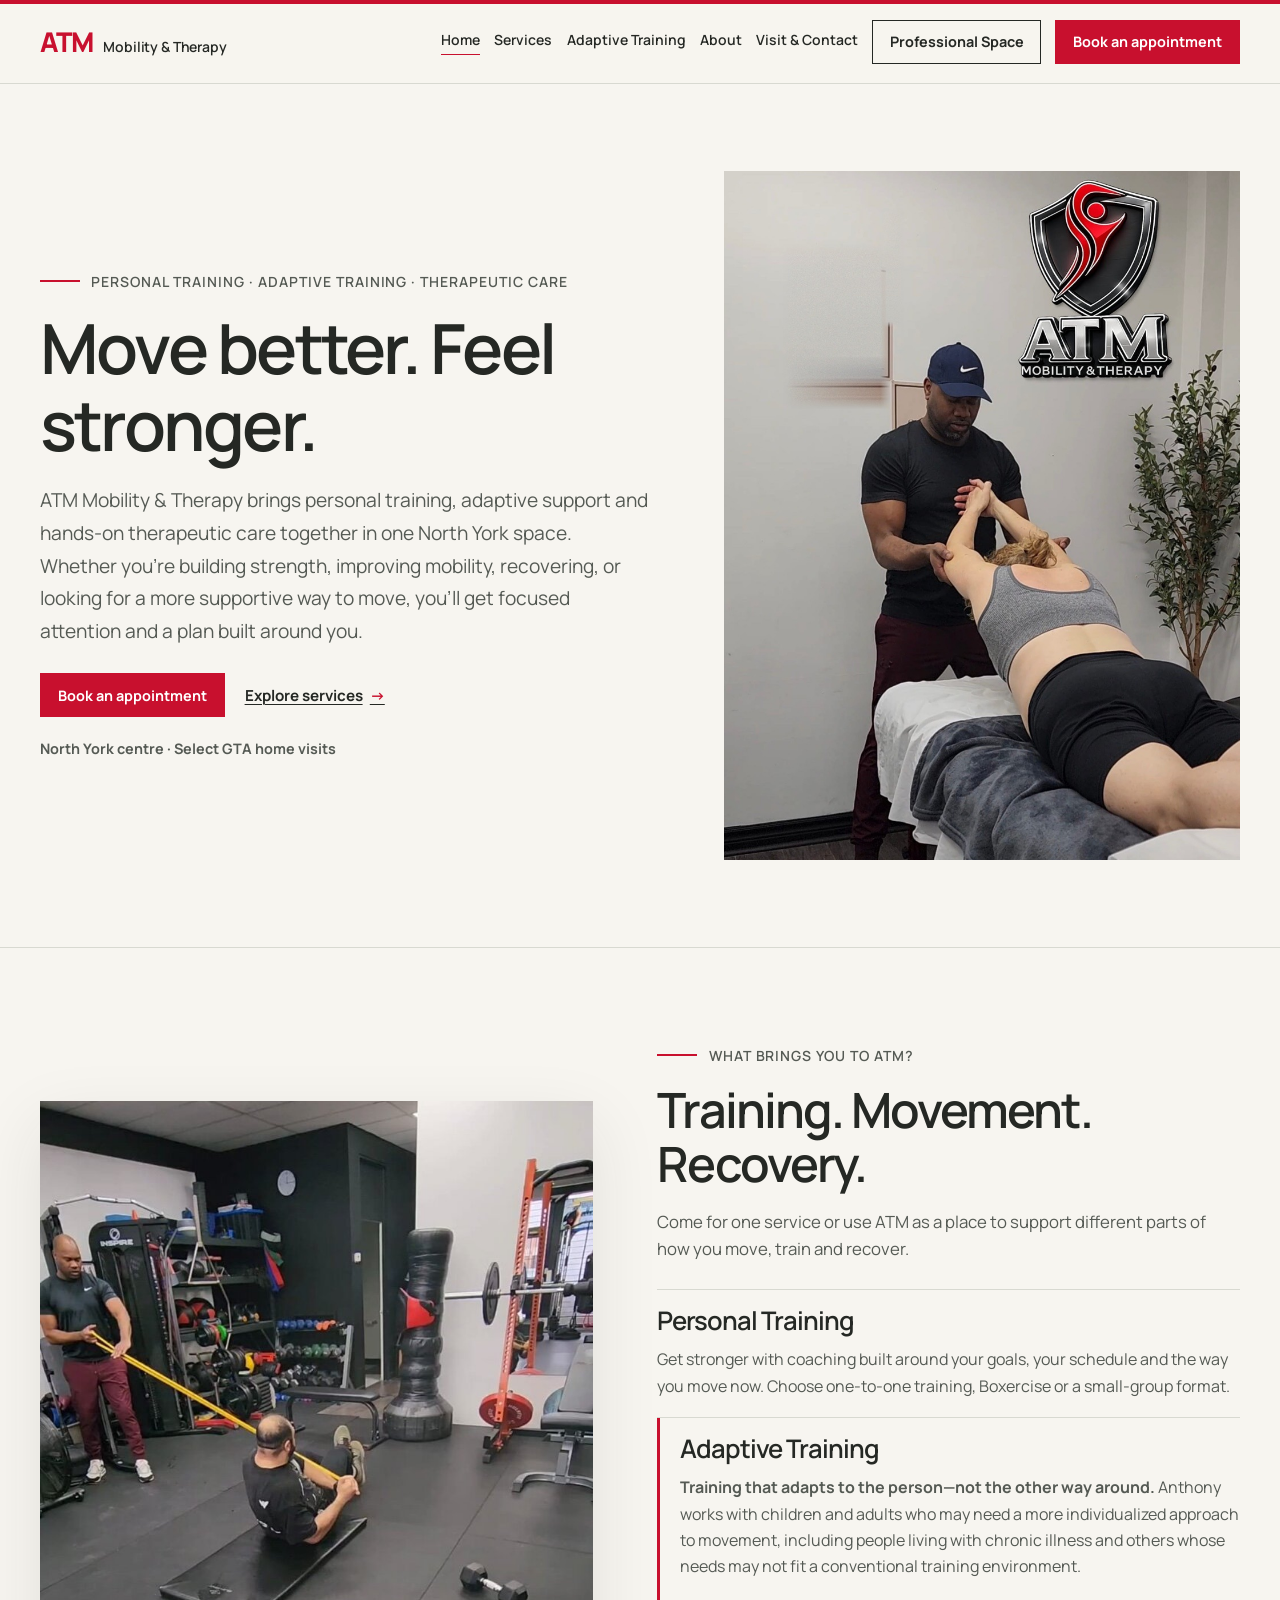
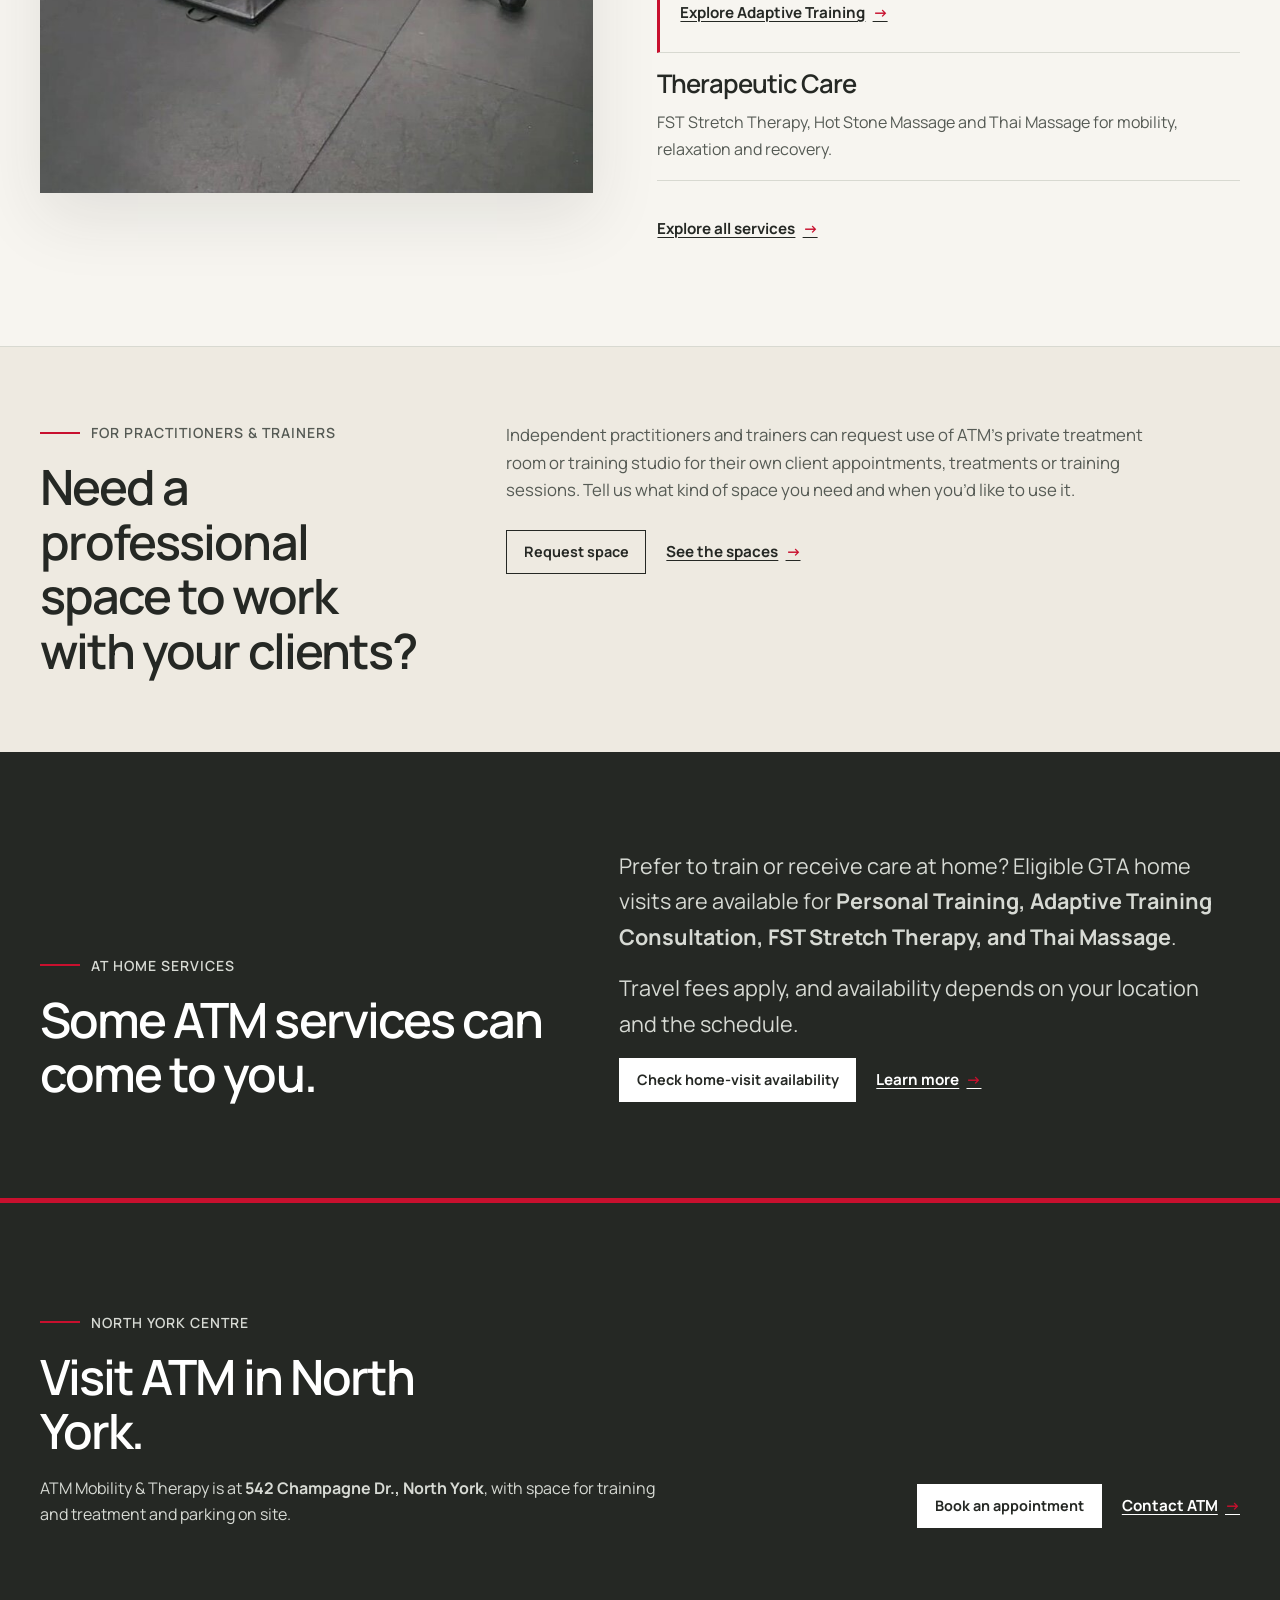
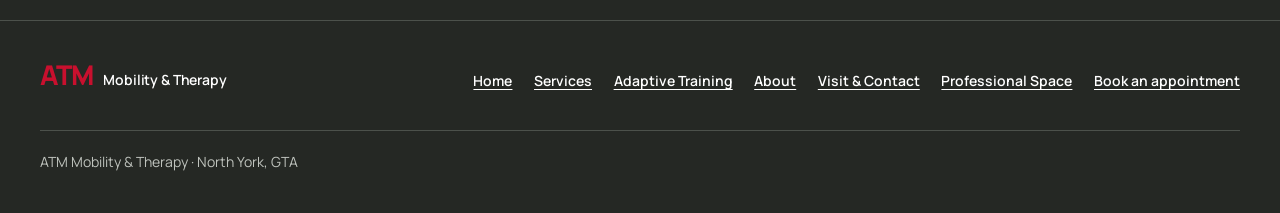
==== commit e04f5031: "Add files via upload" ====
--- a/index.html
+++ b/index.html
@@ -3,16 +3,16 @@
 <head>
   <meta charset="UTF-8">
   <meta name="viewport" content="width=device-width, initial-scale=1.0">
-  <title>ATM Mobility &amp; Therapy | Movement and care in North York</title>
-  <meta name="description" content="Personal training, adaptive training, and therapeutic care in North York, with eligible GTA home visits. Find a practical starting point with ATM Mobility &amp; Therapy.">
+  <title>ATM Mobility &amp; Therapy | Movement, training and therapeutic care</title>
+  <meta name="description" content="Personal training, adaptive training, and therapeutic care at ATM Mobility &amp; Therapy in North York, with select GTA home visits.">
   <meta property="og:title" content="ATM Mobility &amp; Therapy | Movement and care in North York">
-  <meta property="og:description" content="Personal training, adaptive training, and therapeutic care in North York, with eligible GTA home visits.">
+  <meta property="og:description" content="Personal training, adaptive training, and therapeutic care in North York with focused, individual support and select GTA home visits.">
   <meta property="og:type" content="website">
   <meta property="og:url" content="https://atmmobility.com/">
   <meta property="og:site_name" content="ATM Mobility &amp; Therapy">
   <meta name="twitter:card" content="summary">
-  <meta name="twitter:title" content="ATM Mobility &amp; Therapy | Movement and care in North York">
-  <meta name="twitter:description" content="Personal training, adaptive training, and therapeutic care in North York, with eligible GTA home visits.">
+  <meta name="twitter:title" content="ATM Mobility &amp; Therapy | Movement, training and therapeutic care">
+  <meta name="twitter:description" content="Personal training, adaptive training, and therapeutic care in North York with focused, individual support and select GTA home visits.">
   <link rel="preconnect" href="https://fonts.googleapis.com">
   <link rel="preconnect" href="https://fonts.gstatic.com" crossorigin>
   <link href="https://fonts.googleapis.com/css2?family=Manrope:wght@400;500;600;700;800&amp;display=swap" rel="stylesheet">
@@ -28,7 +28,7 @@
         "name": "ATM Mobility & Therapy",
         "url": "https://atmmobility.com/",
         "image": "https://atmmobility.com/fst.jpg",
-        "description": "Personal training, adaptive training, and therapeutic care in North York, with eligible GTA home visits.",
+        "description": "Personal training, adaptive training, and hands-on therapeutic care in North York, with select GTA home visits.",
         "address": {
           "@type": "PostalAddress",
           "streetAddress": "542 Champagne Dr.",
@@ -55,11 +55,12 @@
     <a class="brand" href="index.html" aria-label="ATM Mobility &amp; Therapy home">ATM <span>Mobility &amp; Therapy</span></a>
     <button data-menu-toggle aria-expanded="false" aria-controls="site-menu" hidden>Menu</button>
     <nav id="site-menu" aria-label="Main navigation">
+      <a href="index.html" aria-current="page">Home</a>
       <a href="services.html">Services</a>
       <a href="adaptive-training.html">Adaptive Training</a>
       <a href="about.html">About</a>
       <a href="contact.html">Visit &amp; Contact</a>
-      <a class="button button-outline" href="https://atm-practice-manager.onrender.com/request-space">Book a space</a>
+      <a class="button button-outline" href="professional-space.html">Professional Space</a>
       <a class="button" href="https://atm-practice-manager.onrender.com/schedule">Book an appointment</a>
     </nav>
   </header>
@@ -68,105 +69,93 @@
     <section class="hero" aria-labelledby="page-title">
       <div class="wrap hero-grid">
         <div class="hero-copy">
-          <p class="eyebrow">North York movement &amp; therapeutic care</p>
-          <h1 id="page-title">Movement and care, built around you.</h1>
-          <p class="lede">Personal training, adaptive training, and therapeutic care shaped around your goals, at our North York centre and through eligible GTA home visits. Come with a plan, a question, or a sense that it is time to begin again.</p>
+          <p class="eyebrow">Personal Training · Adaptive Training · Therapeutic Care</p>
+          <h1 id="page-title">Move better. Feel stronger.</h1>
+          <p class="lede">ATM Mobility &amp; Therapy brings personal training, adaptive support and hands-on therapeutic care together in one North York space. Whether you’re building strength, improving mobility, recovering, or looking for a more supportive way to move, you’ll get focused attention and a plan built around you.</p>
           <div class="actions">
             <a class="button" href="https://atm-practice-manager.onrender.com/schedule">Book an appointment</a>
             <a class="text-link" href="#services">Explore services</a>
           </div>
+          <p class="supporting-line">North York centre · Select GTA home visits</p>
         </div>
         <figure class="hero-media">
-          <img class="hero-photo" src="fst.jpg" alt="A practitioner supporting a client during a mobility session" width="935" height="1247" fetchpriority="high">
+          <img class="hero-photo" src="fst.jpg" alt="A practitioner supporting a client during an assisted mobility session at ATM" width="935" height="1247" fetchpriority="high">
         </figure>
       </div>
     </section>
 
-    <section class="section" id="services" aria-labelledby="services-heading">
-      <div class="wrap section-grid">
-        <div>
-          <p class="eyebrow">Find your starting point</p>
-          <h2 class="section-heading" id="services-heading">Support that meets you where you are.</h2>
+    <section class="marketing-section" id="services" aria-labelledby="services-heading">
+      <div class="wrap media-split media-split-reverse">
+        <div class="marketing-copy">
+          <p class="eyebrow">What brings you to ATM?</p>
+          <h2 id="services-heading">Training. Movement. Recovery.</h2>
+          <p class="section-intro">Come for one service or use ATM as a place to support different parts of how you move, train and recover.</p>
+          <div class="marketing-service-list">
+            <article class="marketing-service">
+              <h3>Personal Training</h3>
+              <p>Get stronger with coaching built around your goals, your schedule and the way you move now. Choose one-to-one training, Boxercise or a small-group format.</p>
+            </article>
+            <article class="marketing-service marketing-service-featured">
+              <h3>Adaptive Training</h3>
+              <p><strong>Training that adapts to the person—not the other way around.</strong> Anthony works with children and adults who may need a more individualized approach to movement, including people living with chronic illness and others whose needs may not fit a conventional training environment.</p>
+              <a class="service-link" href="adaptive-training.html">Explore Adaptive Training</a>
+            </article>
+            <article class="marketing-service">
+              <h3>Therapeutic Care</h3>
+              <p>FST Stretch Therapy, Hot Stone Massage and Thai Massage for mobility, relaxation and recovery.</p>
+            </article>
+          </div>
+          <p><a class="text-link" href="services.html">Explore all services</a></p>
         </div>
-        <div class="service-list">
-          <article class="service-row">
-            <h3>Personal Training</h3>
-            <p>Build strength, confidence, and a sustainable routine with focused coaching that starts with how you move now.</p>
-            <a class="service-link" href="services.html#personal-training">Explore training</a>
-          </article>
-          <article class="service-row">
-            <h3>Adaptive Training</h3>
-            <p>Thoughtful, sensory-aware sessions that make room for the individual and create a comfortable path into movement.</p>
-            <a class="service-link" href="adaptive-training.html">Explore adaptive training</a>
-          </article>
-          <article class="service-row">
-            <h3>Therapeutic Care</h3>
-            <p>Hands-on care and mobility work for people looking to slow down, reset, and make everyday movement feel more manageable.</p>
-            <a class="service-link" href="services.html#therapeutic-care">Explore care</a>
-          </article>
-        </div>
-      </div>
-    </section>
-
-    <section class="section" id="approach" aria-labelledby="approach-heading">
-      <div class="wrap approach-grid">
-        <div>
-          <p class="eyebrow">The ATM approach</p>
-          <h2 id="approach-heading">Individual attention, without the pressure.</h2>
-        </div>
-        <div class="approach-copy">
-          <p>Every session begins with what matters to you: a goal, a concern, a return to routine, or simply a need to feel more at home in your body. We listen, work at a useful pace, and adapt the plan as you go.</p>
-          <p>There is no one prescribed route through the work. The aim is a practical session that respects your starting point and leaves room for your changing needs.</p>
-          <p><a class="text-link" href="about.html">Meet the people behind ATM</a></p>
-        </div>
-      </div>
-    </section>
-
-    <section class="section" id="visit" aria-labelledby="visit-heading">
-      <div class="wrap location-grid">
-        <figure class="location-media">
-          <div class="location-frame">
-            <img class="location-photo" src="training.jpg" alt="A trainer guiding a client through a band exercise in the ATM training studio" width="731" height="1568" loading="lazy">
-          </div>
-          <figcaption>Personal training at the ATM centre in North York.</figcaption>
+        <figure class="editorial-media editorial-media-training">
+          <img src="training.jpg" alt="A trainer guiding a client through a resistance-band exercise at ATM" width="731" height="1568" loading="lazy">
         </figure>
-        <div class="location-copy">
-          <p class="eyebrow">At the centre or at home</p>
-          <h2 id="visit-heading">Choose the setting that works for you.</h2>
-          <address>542 Champagne Dr.<br>North York, ON</address>
-          <p>Appointments take place at our centre, with eligible GTA home visits available for Personal Training, Adaptive Training Consultation, FST Stretch Therapy, and Thai Massage. We can help you decide which setting is the better fit before you book.</p>
-          <p class="service-note">Travel fee applies.</p>
-          <p><a class="text-link" href="contact.html">Plan your visit</a></p>
-        </div>
       </div>
     </section>
 
     <section class="practitioner-band" id="practitioner-space" aria-labelledby="space-heading">
       <div class="wrap practitioner-grid">
         <div>
-          <p class="eyebrow">For practitioners</p>
-          <h2 id="space-heading">Space for your practice.</h2>
+          <p class="eyebrow">For practitioners &amp; trainers</p>
+          <h2 id="space-heading">Need a professional space to work with your clients?</h2>
         </div>
         <div class="practitioner-copy">
-          <p>Professional treatment and training space for independent practitioners. Tell us the space you need and your preferred schedule.</p>
+          <p>Independent practitioners and trainers can request use of ATM’s private treatment room or training studio for their own client appointments, treatments or training sessions. Tell us what kind of space you need and when you’d like to use it.</p>
           <div class="actions">
-            <a class="button button-outline" href="https://atm-practice-manager.onrender.com/request-space">Book a space</a>
-            <a class="text-link" href="about.html#practitioner-space">Explore the space</a>
+            <a class="button button-outline" href="professional-space.html">Request space</a>
+            <a class="text-link" href="professional-space.html#spaces">See the spaces</a>
           </div>
         </div>
       </div>
     </section>
 
-    <section class="booking-band" id="book" aria-labelledby="book-heading">
+    <section class="statement-band home-services-band" id="at-home" aria-labelledby="home-services-heading">
+      <div class="wrap statement-grid">
+        <div>
+          <p class="eyebrow">At Home Services</p>
+          <h2 id="home-services-heading">Some ATM services can come to you.</h2>
+        </div>
+        <div class="statement-copy home-visit-copy">
+          <p>Prefer to train or receive care at home? Eligible GTA home visits are available for <strong>Personal Training, Adaptive Training Consultation, FST Stretch Therapy, and Thai Massage</strong>.</p>
+          <p>Travel fees apply, and availability depends on your location and the schedule.</p>
+          <div class="actions">
+            <a class="button button-light" href="https://atm-practice-manager.onrender.com/schedule">Check home-visit availability</a>
+            <a class="text-link" href="contact.html#in-home">Learn more</a>
+          </div>
+        </div>
+      </div>
+    </section>
+
+    <section class="booking-band booking-band-strong" id="visit" aria-labelledby="visit-heading">
       <div class="wrap booking-grid">
         <div>
-          <p class="eyebrow">A clear next step</p>
-          <h2 id="book-heading">Ready when you are.</h2>
-          <p>Book an appointment when you know what you need, or get in touch if you would like help choosing a place to start.</p>
+          <p class="eyebrow">North York Centre</p>
+          <h2 id="visit-heading">Visit ATM in North York.</h2>
+          <p>ATM Mobility &amp; Therapy is at <strong>542 Champagne Dr., North York</strong>, with space for training and treatment and parking on site.</p>
         </div>
         <div class="actions">
           <a class="button button-light" href="https://atm-practice-manager.onrender.com/schedule">Book an appointment</a>
-          <a class="text-link" href="contact.html">Visit &amp; contact</a>
+          <a class="text-link" href="contact.html">Contact ATM</a>
         </div>
       </div>
     </section>
@@ -176,11 +165,12 @@
     <div class="wrap footer-grid">
       <a class="brand" href="index.html" aria-label="ATM Mobility &amp; Therapy home">ATM <span>Mobility &amp; Therapy</span></a>
       <nav class="footer-links" aria-label="Footer navigation">
+        <a href="index.html">Home</a>
         <a href="services.html">Services</a>
         <a href="adaptive-training.html">Adaptive Training</a>
         <a href="about.html">About</a>
         <a href="contact.html">Visit &amp; Contact</a>
-        <a href="https://atm-practice-manager.onrender.com/request-space">Book a space</a>
+        <a href="professional-space.html">Professional Space</a>
         <a href="https://atm-practice-manager.onrender.com/schedule">Book an appointment</a>
       </nav>
       <p class="footer-note">ATM Mobility &amp; Therapy · North York, GTA</p>
--- a/assets/site.css
+++ b/assets/site.css
@@ -90,11 +90,11 @@
 
 h1 {
   max-width: 12ch;
-  font-size: clamp(2.8rem, 6vw, 5.6rem);
+  font-size: clamp(2.5rem, 5.4vw, 5rem);
 }
 
 h2 {
-  font-size: clamp(2.1rem, 4.2vw, 3.8rem);
+  font-size: clamp(1.9rem, 3.8vw, 3.3rem);
 }
 
 h3 {
@@ -130,11 +130,11 @@
   position: relative;
   z-index: 50;
   display: flex;
-  min-height: 6rem;
+  min-height: 5.25rem;
   align-items: center;
   justify-content: space-between;
   gap: 1.5rem;
-  padding: 1.15rem max(1.5rem, calc((100vw - var(--measure)) / 2));
+  padding: .9rem max(1.5rem, calc((100vw - var(--measure)) / 2));
   border-bottom: 1px solid var(--line);
   background: rgba(247, 245, 240, .96);
 }
@@ -273,14 +273,14 @@
 }
 
 .hero {
-  padding-block: clamp(3.5rem, 8vw, 7.5rem);
+  padding-block: clamp(3rem, 6.8vw, 6.25rem);
 }
 
 .hero-grid {
   display: grid;
   grid-template-columns: 1.2fr 1fr;
   align-items: center;
-  gap: clamp(2rem, 6vw, 6rem);
+  gap: clamp(1.75rem, 5vw, 5rem);
 }
 
 .hero-copy {
@@ -300,7 +300,7 @@
   display: flex;
   align-items: center;
   gap: .7rem;
-  margin: 0 0 1.2rem;
+  margin: 0 0 1rem;
   color: var(--muted);
   font-size: .875rem;
   font-weight: 600;
@@ -318,7 +318,7 @@
 
 .lede {
   max-width: 38rem;
-  margin-top: 1.6rem;
+  margin-top: 1.3rem;
   color: var(--muted);
   font-size: clamp(1.08rem, 1.5vw, 1.25rem);
   line-height: 1.7;
@@ -329,7 +329,7 @@
   flex-wrap: wrap;
   align-items: center;
   gap: .85rem 1.25rem;
-  margin-top: 2rem;
+  margin-top: 1.6rem;
 }
 
 .actions > * {
@@ -362,14 +362,14 @@
 }
 
 .section {
-  padding-block: clamp(4.5rem, 9vw, 8rem);
+  padding-block: clamp(3.75rem, 7.5vw, 6.5rem);
   border-top: 1px solid var(--line);
 }
 
 .section-grid {
   display: grid;
   grid-template-columns: minmax(14rem, .72fr) minmax(0, 1.28fr);
-  gap: clamp(2rem, 7vw, 7rem);
+  gap: clamp(1.75rem, 5.5vw, 5.5rem);
 }
 
 .section-heading {
@@ -378,7 +378,7 @@
 
 .section-intro {
   max-width: var(--text-measure);
-  margin-top: 1.2rem;
+  margin-top: 1rem;
   color: var(--muted);
   font-size: 1.05rem;
 }
@@ -392,7 +392,7 @@
   grid-template-columns: 1fr 1.4fr auto;
   align-items: start;
   gap: 2rem;
-  padding-block: 2rem;
+  padding-block: 1.6rem;
   border-top: 1px solid var(--line);
 }
 
@@ -422,7 +422,7 @@
 .approach-grid {
   display: grid;
   grid-template-columns: 1fr 1fr;
-  gap: clamp(2rem, 7vw, 7rem);
+  gap: clamp(1.75rem, 5.5vw, 5.5rem);
   align-items: end;
 }
 
@@ -437,7 +437,7 @@
 .location-grid {
   display: grid;
   grid-template-columns: 1.05fr .95fr;
-  gap: clamp(2.5rem, 7vw, 7rem);
+  gap: clamp(2rem, 5.5vw, 5.5rem);
   align-items: center;
 }
 
@@ -484,7 +484,7 @@
 }
 
 .practitioner-band {
-  padding-block: clamp(3.5rem, 7vw, 5.5rem);
+  padding-block: clamp(2.9rem, 5.8vw, 4.6rem);
   border-top: 1px solid var(--line);
   background: var(--paper-deep);
 }
@@ -492,7 +492,7 @@
 .practitioner-grid {
   display: grid;
   grid-template-columns: .7fr 1.3fr;
-  gap: clamp(2rem, 7vw, 7rem);
+  gap: clamp(1.75rem, 5.5vw, 5.5rem);
   align-items: start;
 }
 
@@ -506,7 +506,7 @@
 }
 
 .booking-band {
-  padding-block: clamp(4rem, 9vw, 7rem);
+  padding-block: clamp(3.4rem, 7.5vw, 5.75rem);
   background: var(--ink);
   color: var(--white);
 }
@@ -528,7 +528,7 @@
 
 .booking-grid p {
   max-width: 40rem;
-  margin-top: 1.2rem;
+  margin-top: 1rem;
   color: #d7dad4;
 }
 
@@ -537,7 +537,7 @@
 }
 
 .site-footer {
-  padding-block: 3rem;
+  padding-block: 2.5rem;
   border-top: 1px solid #4c514b;
   background: var(--ink);
   color: var(--white);
@@ -546,7 +546,7 @@
 .footer-grid {
   display: grid;
   grid-template-columns: auto 1fr;
-  gap: 2rem 4rem;
+  gap: 1.6rem 3rem;
   align-items: start;
 }
 
@@ -570,7 +570,7 @@
 
 .footer-note {
   grid-column: 1 / -1;
-  padding-top: 1.5rem;
+  padding-top: 1.2rem;
   border-top: 1px solid #4c514b;
   color: #bfc3bd;
   font-size: .875rem;
@@ -578,7 +578,7 @@
 
 /* Reusable text-led detail-page primitives. */
 .page-intro {
-  padding-block: clamp(4rem, 9vw, 8rem);
+  padding-block: clamp(3.25rem, 7.5vw, 6.5rem);
 }
 
 .page-intro .lede {
@@ -588,7 +588,7 @@
 .article-grid {
   display: grid;
   grid-template-columns: minmax(0, 1fr) minmax(14rem, 20rem);
-  gap: clamp(2.5rem, 7vw, 7rem);
+  gap: clamp(2rem, 5.5vw, 5.5rem);
   align-items: start;
 }
 
@@ -597,11 +597,11 @@
 }
 
 .rich-text > * + * {
-  margin-top: 1.2rem;
+  margin-top: 1rem;
 }
 
 .detail-section {
-  padding-block: clamp(3.5rem, 7vw, 6rem);
+  padding-block: clamp(3rem, 6vw, 5rem);
   border-top: 1px solid var(--line);
 }
 
@@ -638,7 +638,7 @@
 }
 
 .treatment {
-  padding-block: 2rem;
+  padding-block: 1.6rem;
   border-bottom: 1px solid var(--line);
 }
 
@@ -658,7 +658,7 @@
 .adaptive-grid {
   display: grid;
   grid-template-columns: minmax(0, 1.15fr) minmax(18rem, .85fr);
-  gap: clamp(2rem, 7vw, 7rem);
+  gap: clamp(1.75rem, 5.5vw, 5.5rem);
   align-items: center;
 }
 
@@ -853,7 +853,7 @@
   display: grid;
   grid-template-columns: minmax(12rem, .75fr) minmax(0, 1.25fr);
   gap: 1rem 2rem;
-  padding-block: 1.5rem;
+  padding-block: 1.25rem;
   border-bottom: 1px solid var(--line);
 }
 
@@ -875,7 +875,7 @@
 .contact-grid {
   display: grid;
   grid-template-columns: minmax(0, 1fr) minmax(18rem, .85fr);
-  gap: clamp(2.5rem, 7vw, 7rem);
+  gap: clamp(2rem, 5.5vw, 5.5rem);
   align-items: start;
 }
 
@@ -974,3 +974,267 @@
     grid-template-columns: 1fr;
   }
 }
+
+/* Marketing refresh: stronger visual rhythm without returning to card-heavy layouts. */
+.marketing-section {
+  padding-block: clamp(3.75rem, 7.5vw, 6.5rem);
+  border-top: 1px solid var(--line);
+}
+
+.media-split {
+  display: grid;
+  grid-template-columns: minmax(0, 1fr) minmax(18rem, .95fr);
+  gap: clamp(2rem, 5vw, 5rem);
+  align-items: center;
+}
+
+.media-split > *,
+.statement-grid > *,
+.location-simple-grid > * {
+  min-width: 0;
+}
+
+.media-split-reverse {
+  grid-template-columns: minmax(18rem, .95fr) minmax(0, 1fr);
+}
+
+.media-split-reverse .editorial-media {
+  order: -1;
+}
+
+.marketing-copy {
+  max-width: 42rem;
+}
+
+.marketing-copy > * + * {
+  margin-top: 1rem;
+}
+
+.marketing-copy .eyebrow + h2 {
+  margin-top: 0;
+}
+
+.marketing-service-list {
+  margin-block: 1.6rem;
+  border-top: 1px solid var(--line);
+}
+
+.marketing-service {
+  padding-block: 1.1rem;
+  border-bottom: 1px solid var(--line);
+}
+
+.marketing-service p {
+  max-width: 38rem;
+  margin-top: .65rem;
+  color: var(--muted);
+}
+
+.marketing-service-featured {
+  padding-left: 1.25rem;
+  border-left: 3px solid var(--red);
+}
+
+.marketing-service-featured .service-link {
+  margin-top: .65rem;
+}
+
+.editorial-media {
+  margin: 0;
+  overflow: hidden;
+  background: var(--ink);
+  box-shadow: var(--shadow);
+}
+
+.editorial-media img {
+  width: 100%;
+  height: auto;
+  aspect-ratio: 4 / 5;
+  object-fit: cover;
+}
+
+.editorial-media-training img {
+  aspect-ratio: 4 / 5;
+  object-position: 50% 30%;
+}
+
+.editorial-media-square img {
+  aspect-ratio: 1;
+  object-position: center;
+}
+
+.editorial-media-therapeutic img {
+  aspect-ratio: 4 / 5;
+  object-position: 50% 50%;
+}
+
+.supporting-line {
+  margin-top: 1.25rem;
+  color: var(--muted);
+  font-size: .9rem;
+  font-weight: 700;
+}
+
+.statement-band {
+  padding-block: clamp(3.75rem, 7.5vw, 6.25rem);
+  background: var(--ink);
+  color: var(--white);
+}
+
+.statement-grid {
+  display: grid;
+  grid-template-columns: minmax(0, .9fr) minmax(0, 1.1fr);
+  gap: clamp(2rem, 5.5vw, 5.5rem);
+  align-items: end;
+}
+
+.statement-band .eyebrow,
+.statement-copy {
+  color: #d7dad4;
+}
+
+.statement-copy {
+  max-width: 42rem;
+  font-size: clamp(1.1rem, 1.8vw, 1.35rem);
+  line-height: 1.65;
+}
+
+.therapeutic-feature {
+  background: var(--paper-deep);
+}
+
+.location-simple-grid {
+  display: grid;
+  grid-template-columns: minmax(0, .9fr) minmax(0, 1.1fr);
+  gap: clamp(2rem, 5.5vw, 5.5rem);
+  align-items: start;
+}
+
+.location-simple-copy {
+  max-width: 42rem;
+}
+
+.location-simple-copy > * + * {
+  margin-top: 1rem;
+}
+
+.location-simple-copy p {
+  color: var(--muted);
+}
+
+.booking-band-strong {
+  border-top: .35rem solid var(--red);
+}
+
+@media (max-width: 800px) {
+  .media-split,
+  .media-split-reverse,
+  .statement-grid,
+  .location-simple-grid {
+    grid-template-columns: 1fr;
+  }
+
+  .media-split-reverse .editorial-media {
+    order: initial;
+  }
+
+  .editorial-media {
+    width: min(94%, 34rem);
+    margin-inline: auto;
+  }
+}
+
+.service-price {
+  color: var(--ink) !important;
+  font-size: 1rem;
+}
+
+.service-text-feature {
+  background: var(--paper);
+}
+
+.editorial-media-fst img {
+  aspect-ratio: 4 / 5;
+  object-position: 50% 43%;
+}
+
+.about-intro {
+  padding-bottom: clamp(3.5rem, 6.5vw, 5.5rem);
+}
+
+.about-hero-media img {
+  aspect-ratio: 4 / 3;
+  object-position: center;
+}
+
+.adaptive-statement .statement-copy,
+.home-visit-copy {
+  max-width: 44rem;
+}
+
+.home-visit-copy > * + * {
+  margin-top: 1rem;
+}
+
+.statement-band .text-link {
+  color: var(--white);
+}
+
+/* Professional Space landing page. */
+.professional-space-intro {
+  padding-bottom: clamp(2.75rem, 6vw, 4.75rem);
+}
+
+.space-section-heading {
+  max-width: 44rem;
+  margin-bottom: clamp(1.5rem, 3.5vw, 2.5rem);
+}
+
+.space-options {
+  display: grid;
+  grid-template-columns: repeat(2, minmax(0, 1fr));
+  border-top: 1px solid var(--line);
+  border-bottom: 1px solid var(--line);
+}
+
+.space-option {
+  min-width: 0;
+  padding: clamp(1.5rem, 3.5vw, 2.5rem);
+}
+
+.space-option + .space-option {
+  border-left: 1px solid var(--line);
+}
+
+.space-option h3 + p {
+  margin-top: .75rem;
+}
+
+.space-option p:last-child {
+  color: var(--muted);
+}
+
+.professional-space-request {
+  display: grid;
+  grid-template-columns: minmax(0, 1fr) auto;
+  gap: 1.5rem;
+  align-items: center;
+  margin-top: 1.75rem;
+}
+
+.professional-space-request p {
+  max-width: 50rem;
+  color: var(--muted);
+}
+
+@media (max-width: 700px) {
+  .space-options,
+  .professional-space-request {
+    grid-template-columns: 1fr;
+  }
+
+  .space-option + .space-option {
+    border-top: 1px solid var(--line);
+    border-left: 0;
+  }
+}
